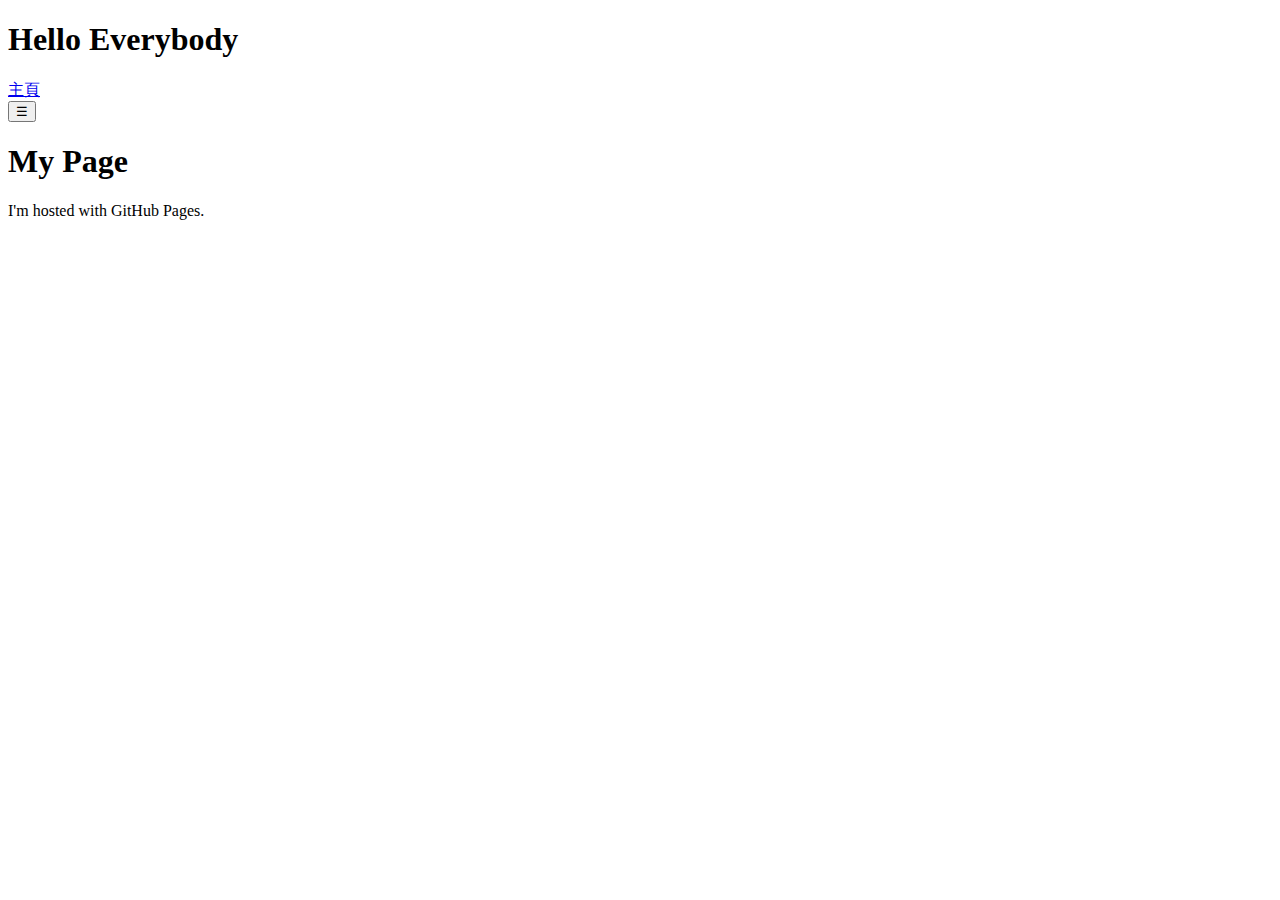
==== index.html @ 028892d7 "引入w3.css ＋ side bar" ====
<!DOCTYPE html>
<html>
<head>
    <script src="https://www.w3schools.com/lib/w3codecolor.js"></script>
    <script>
    w3CodeColor();
    </script>
</head>
<body>
<h1>Hello Everybody</h1>
<div>
    <span><a href="https://theo0329.github.io/personal/index.html">主頁</a></span>
</div>
<div class="w3-sidebar w3-bar-block w3-card w3-animate-left" style="display:none" id="mySidebar">
    <button class="w3-bar-item w3-button w3-large"
    onclick="w3_close()">Close &times;</button>
    <a href="https://theo0329.github.io/personal/index.html" class="w3-bar-item w3-button">首頁</a>
    <a href="#" class="w3-bar-item w3-button">Link 2</a>
    <a href="#" class="w3-bar-item w3-button">Link 3</a>
  </div>


<div id="main">

    <div class="w3-teal">
      <button id="openNav" class="w3-button w3-teal w3-xlarge" onclick="w3_open()">&#9776;</button>
      <div class="w3-container">
        <h1>My Page</h1>
      </div>
    </div>
<p>I'm hosted with GitHub Pages.</p>
</body>

<script>
    function w3_open() {
      document.getElementById("main").style.marginLeft = "25%";
      document.getElementById("mySidebar").style.width = "25%";
      document.getElementById("mySidebar").style.display = "block";
      document.getElementById("openNav").style.display = 'none';
    }
    function w3_close() {
      document.getElementById("main").style.marginLeft = "0%";
      document.getElementById("mySidebar").style.display = "none";
      document.getElementById("openNav").style.display = "inline-block";
    }
    </script>
    
</html>
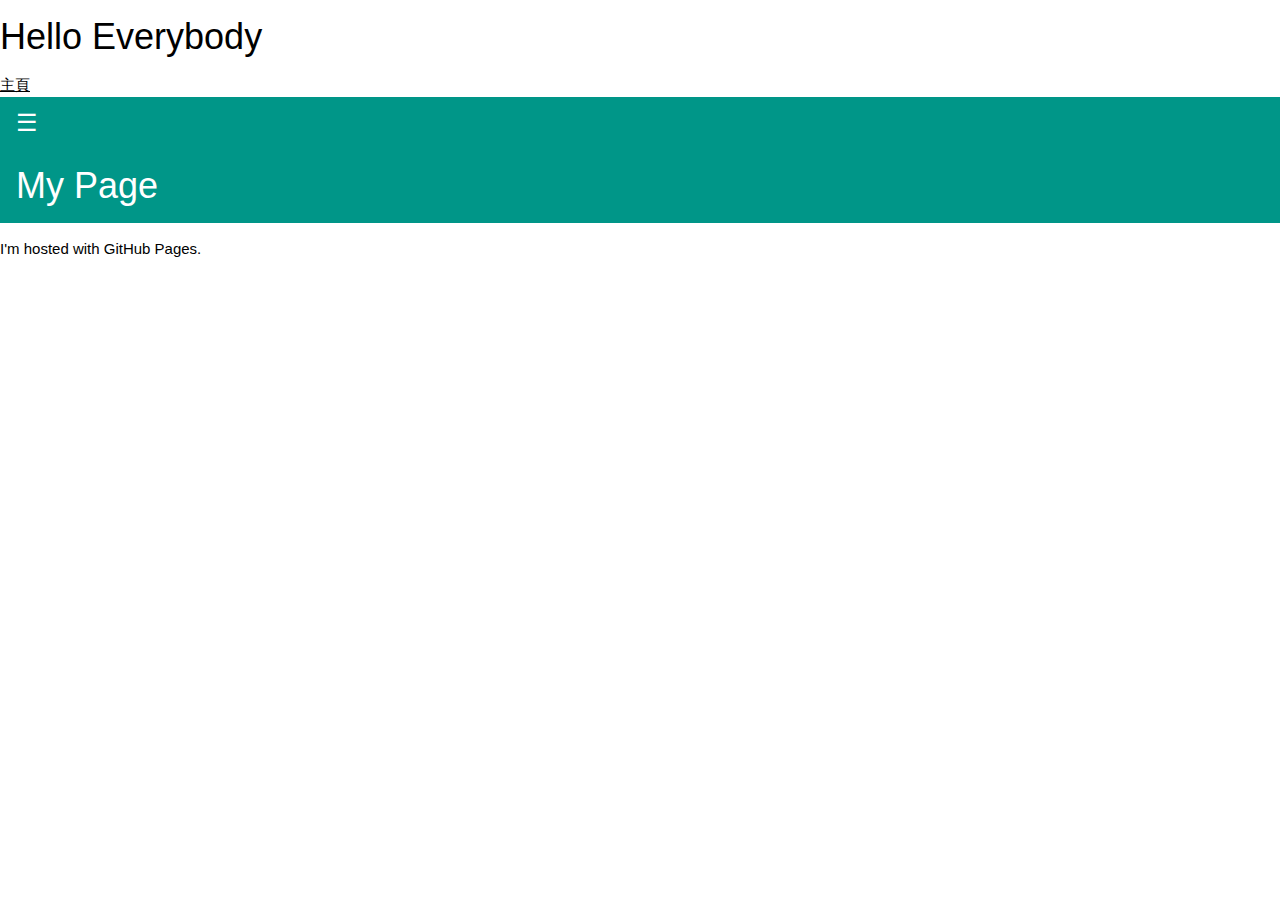
==== commit e0d6c39b: "update side bar" ====
--- a/index.html
+++ b/index.html
@@ -1,10 +1,8 @@
 <!DOCTYPE html>
 <html>
 <head>
-    <script src="https://www.w3schools.com/lib/w3codecolor.js"></script>
-    <script>
-    w3CodeColor();
-    </script>
+    <meta name="viewport" content="width=device-width, initial-scale=1">
+    <link rel="stylesheet" href="https://www.w3schools.com/w3css/4/w3.css">
 </head>
 <body>
 <h1>Hello Everybody</h1>
@@ -12,8 +10,7 @@
     <span><a href="https://theo0329.github.io/personal/index.html">主頁</a></span>
 </div>
 <div class="w3-sidebar w3-bar-block w3-card w3-animate-left" style="display:none" id="mySidebar">
-    <button class="w3-bar-item w3-button w3-large"
-    onclick="w3_close()">Close &times;</button>
+    <button class="w3-bar-item w3-button w3-large" onclick="w3_close()">Close &times;</button>
     <a href="https://theo0329.github.io/personal/index.html" class="w3-bar-item w3-button">首頁</a>
     <a href="#" class="w3-bar-item w3-button">Link 2</a>
     <a href="#" class="w3-bar-item w3-button">Link 3</a>
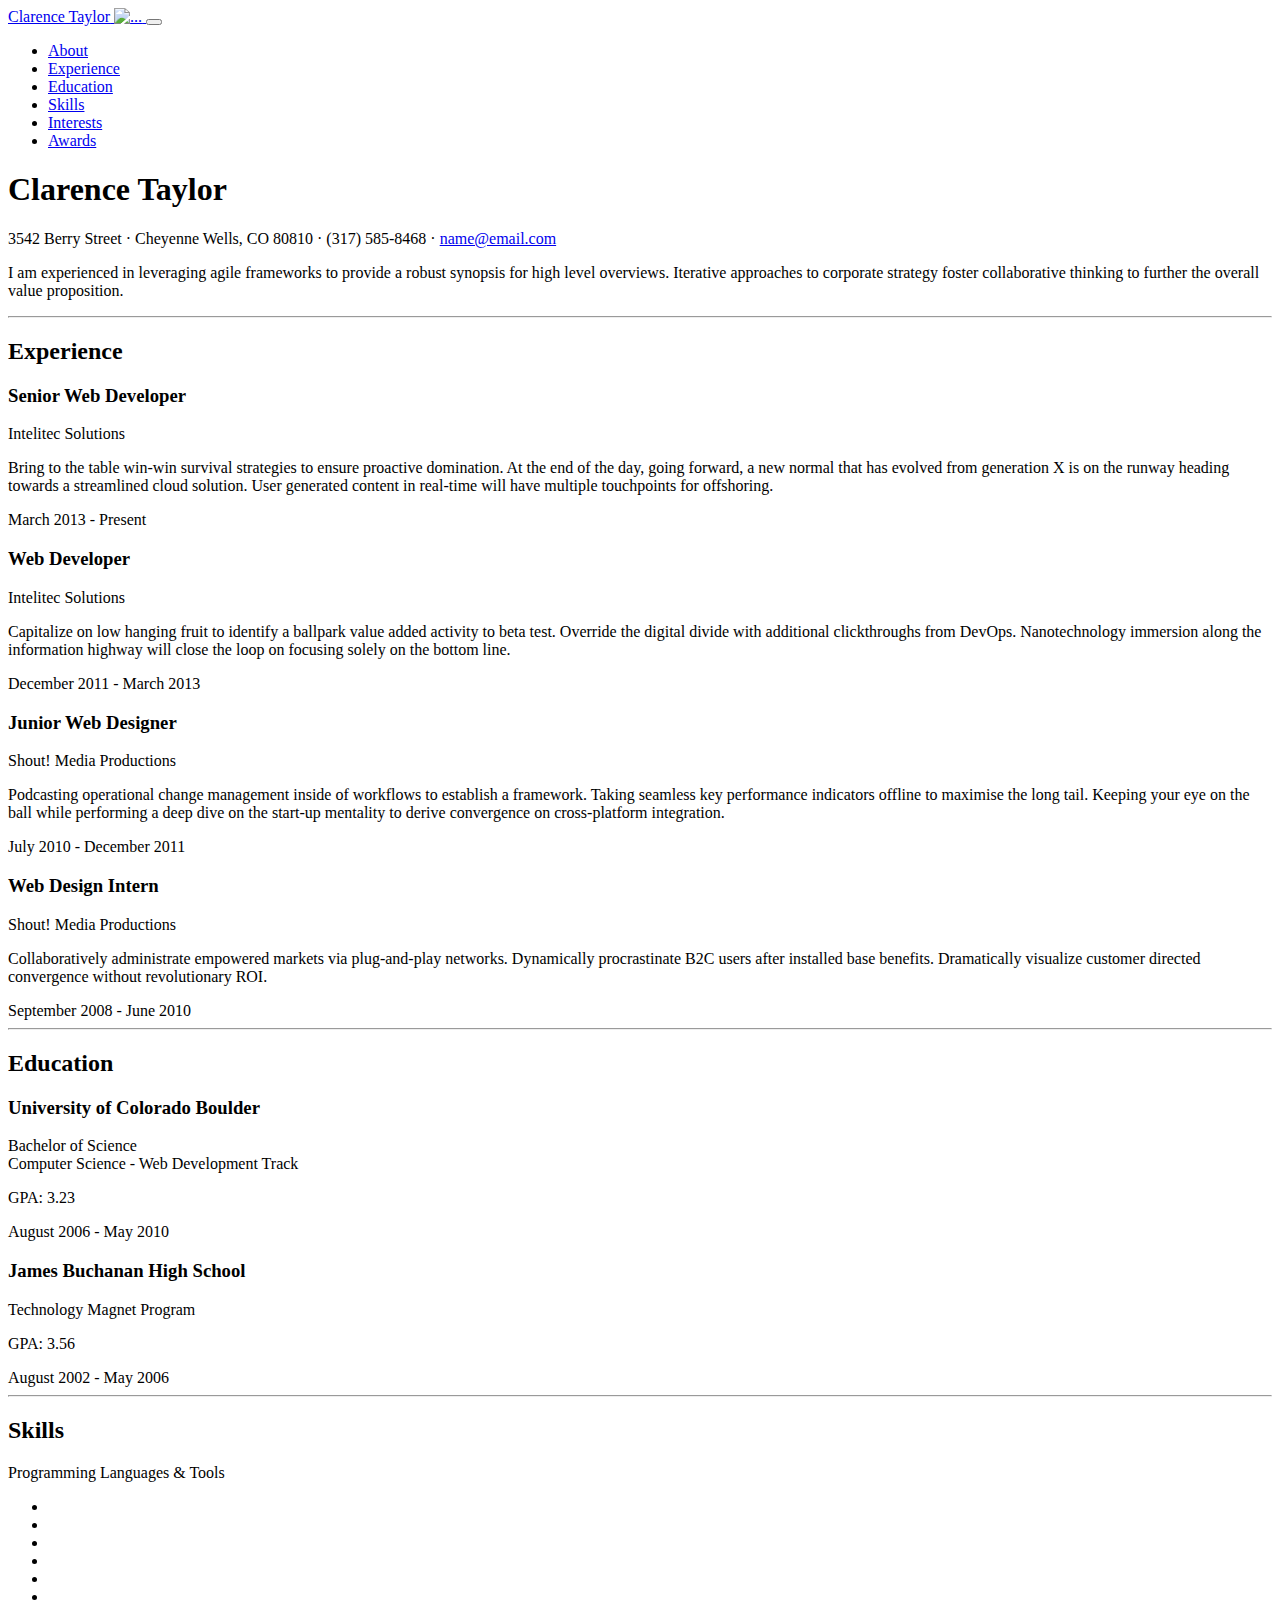
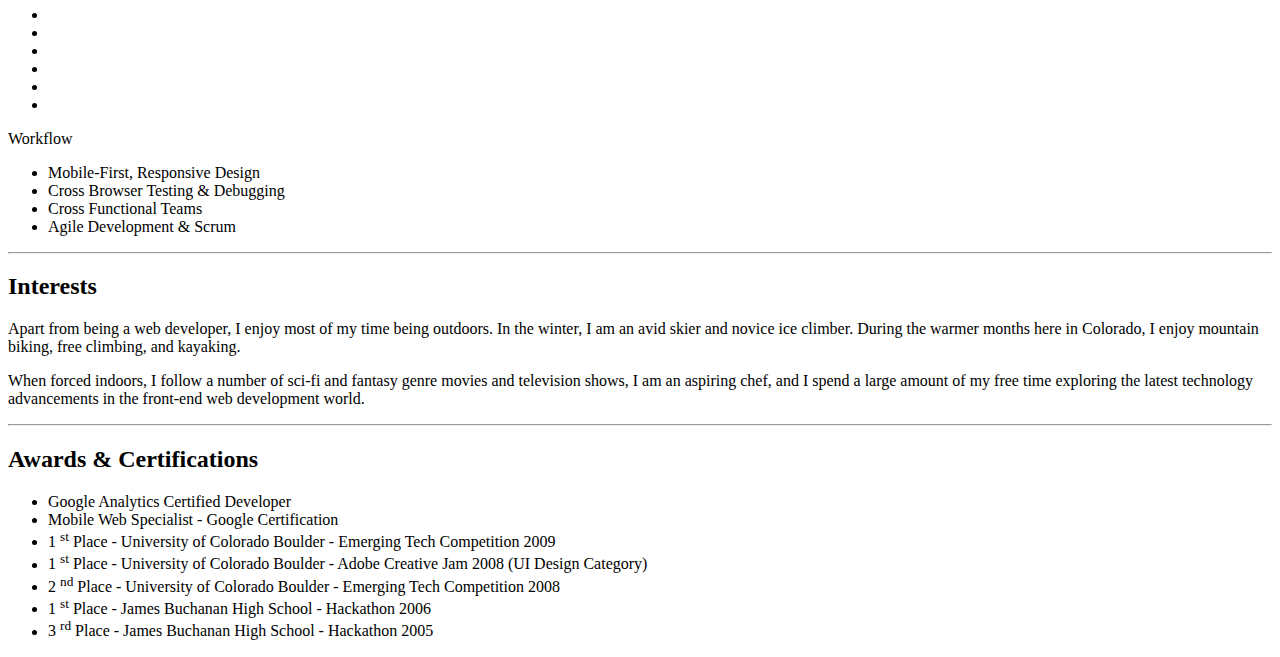
==== commit 5547027d: "更換主頁" ====
--- a/index.html
+++ b/index.html
@@ -1,45 +1,225 @@
 <!DOCTYPE html>
-<html>
-<head>
-    <meta name="viewport" content="width=device-width, initial-scale=1">
-    <link rel="stylesheet" href="https://www.w3schools.com/w3css/4/w3.css">
-</head>
-<body>
-<h1>Hello Everybody</h1>
-<div>
-    <span><a href="https://theo0329.github.io/personal/index.html">主頁</a></span>
-</div>
-<div class="w3-sidebar w3-bar-block w3-card w3-animate-left" style="display:none" id="mySidebar">
-    <button class="w3-bar-item w3-button w3-large" onclick="w3_close()">Close &times;</button>
-    <a href="https://theo0329.github.io/personal/index.html" class="w3-bar-item w3-button">首頁</a>
-    <a href="#" class="w3-bar-item w3-button">Link 2</a>
-    <a href="#" class="w3-bar-item w3-button">Link 3</a>
-  </div>
-
-
-<div id="main">
-
-    <div class="w3-teal">
-      <button id="openNav" class="w3-button w3-teal w3-xlarge" onclick="w3_open()">&#9776;</button>
-      <div class="w3-container">
-        <h1>My Page</h1>
-      </div>
-    </div>
-<p>I'm hosted with GitHub Pages.</p>
-</body>
-
-<script>
-    function w3_open() {
-      document.getElementById("main").style.marginLeft = "25%";
-      document.getElementById("mySidebar").style.width = "25%";
-      document.getElementById("mySidebar").style.display = "block";
-      document.getElementById("openNav").style.display = 'none';
-    }
-    function w3_close() {
-      document.getElementById("main").style.marginLeft = "0%";
-      document.getElementById("mySidebar").style.display = "none";
-      document.getElementById("openNav").style.display = "inline-block";
-    }
-    </script>
-    
-</html>+<html lang="en">
+    <head>
+        <meta charset="utf-8" />
+        <meta name="viewport" content="width=device-width, initial-scale=1, shrink-to-fit=no" />
+        <meta name="description" content="" />
+        <meta name="author" content="" />
+        <title>Resume - Start Bootstrap Theme</title>
+        <link rel="icon" type="image/x-icon" href="assets/img/favicon.ico" />
+        <!-- Font Awesome icons (free version)-->
+        <script src="https://use.fontawesome.com/releases/v6.3.0/js/all.js" crossorigin="anonymous"></script>
+        <!-- Google fonts-->
+        <link href="https://fonts.googleapis.com/css?family=Saira+Extra+Condensed:500,700" rel="stylesheet" type="text/css" />
+        <link href="https://fonts.googleapis.com/css?family=Muli:400,400i,800,800i" rel="stylesheet" type="text/css" />
+        <!-- Core theme CSS (includes Bootstrap)-->
+        <link href="css/styles.css" rel="stylesheet" />
+    </head>
+    <body id="page-top">
+        <!-- Navigation-->
+        <nav class="navbar navbar-expand-lg navbar-dark bg-primary fixed-top" id="sideNav">
+            <a class="navbar-brand js-scroll-trigger" href="#page-top">
+                <span class="d-block d-lg-none">Clarence Taylor</span>
+                <span class="d-none d-lg-block"><img class="img-fluid img-profile rounded-circle mx-auto mb-2" src="assets/img/profile.jpg" alt="..." /></span>
+            </a>
+            <button class="navbar-toggler" type="button" data-bs-toggle="collapse" data-bs-target="#navbarResponsive" aria-controls="navbarResponsive" aria-expanded="false" aria-label="Toggle navigation"><span class="navbar-toggler-icon"></span></button>
+            <div class="collapse navbar-collapse" id="navbarResponsive">
+                <ul class="navbar-nav">
+                    <li class="nav-item"><a class="nav-link js-scroll-trigger" href="#about">About</a></li>
+                    <li class="nav-item"><a class="nav-link js-scroll-trigger" href="#experience">Experience</a></li>
+                    <li class="nav-item"><a class="nav-link js-scroll-trigger" href="#education">Education</a></li>
+                    <li class="nav-item"><a class="nav-link js-scroll-trigger" href="#skills">Skills</a></li>
+                    <li class="nav-item"><a class="nav-link js-scroll-trigger" href="#interests">Interests</a></li>
+                    <li class="nav-item"><a class="nav-link js-scroll-trigger" href="#awards">Awards</a></li>
+                </ul>
+            </div>
+        </nav>
+        <!-- Page Content-->
+        <div class="container-fluid p-0">
+            <!-- About-->
+            <section class="resume-section" id="about">
+                <div class="resume-section-content">
+                    <h1 class="mb-0">
+                        Clarence
+                        <span class="text-primary">Taylor</span>
+                    </h1>
+                    <div class="subheading mb-5">
+                        3542 Berry Street · Cheyenne Wells, CO 80810 · (317) 585-8468 ·
+                        <a href="mailto:name@email.com">name@email.com</a>
+                    </div>
+                    <p class="lead mb-5">I am experienced in leveraging agile frameworks to provide a robust synopsis for high level overviews. Iterative approaches to corporate strategy foster collaborative thinking to further the overall value proposition.</p>
+                    <div class="social-icons">
+                        <a class="social-icon" href="#!"><i class="fab fa-linkedin-in"></i></a>
+                        <a class="social-icon" href="#!"><i class="fab fa-github"></i></a>
+                        <a class="social-icon" href="#!"><i class="fab fa-twitter"></i></a>
+                        <a class="social-icon" href="#!"><i class="fab fa-facebook-f"></i></a>
+                    </div>
+                </div>
+            </section>
+            <hr class="m-0" />
+            <!-- Experience-->
+            <section class="resume-section" id="experience">
+                <div class="resume-section-content">
+                    <h2 class="mb-5">Experience</h2>
+                    <div class="d-flex flex-column flex-md-row justify-content-between mb-5">
+                        <div class="flex-grow-1">
+                            <h3 class="mb-0">Senior Web Developer</h3>
+                            <div class="subheading mb-3">Intelitec Solutions</div>
+                            <p>Bring to the table win-win survival strategies to ensure proactive domination. At the end of the day, going forward, a new normal that has evolved from generation X is on the runway heading towards a streamlined cloud solution. User generated content in real-time will have multiple touchpoints for offshoring.</p>
+                        </div>
+                        <div class="flex-shrink-0"><span class="text-primary">March 2013 - Present</span></div>
+                    </div>
+                    <div class="d-flex flex-column flex-md-row justify-content-between mb-5">
+                        <div class="flex-grow-1">
+                            <h3 class="mb-0">Web Developer</h3>
+                            <div class="subheading mb-3">Intelitec Solutions</div>
+                            <p>Capitalize on low hanging fruit to identify a ballpark value added activity to beta test. Override the digital divide with additional clickthroughs from DevOps. Nanotechnology immersion along the information highway will close the loop on focusing solely on the bottom line.</p>
+                        </div>
+                        <div class="flex-shrink-0"><span class="text-primary">December 2011 - March 2013</span></div>
+                    </div>
+                    <div class="d-flex flex-column flex-md-row justify-content-between mb-5">
+                        <div class="flex-grow-1">
+                            <h3 class="mb-0">Junior Web Designer</h3>
+                            <div class="subheading mb-3">Shout! Media Productions</div>
+                            <p>Podcasting operational change management inside of workflows to establish a framework. Taking seamless key performance indicators offline to maximise the long tail. Keeping your eye on the ball while performing a deep dive on the start-up mentality to derive convergence on cross-platform integration.</p>
+                        </div>
+                        <div class="flex-shrink-0"><span class="text-primary">July 2010 - December 2011</span></div>
+                    </div>
+                    <div class="d-flex flex-column flex-md-row justify-content-between">
+                        <div class="flex-grow-1">
+                            <h3 class="mb-0">Web Design Intern</h3>
+                            <div class="subheading mb-3">Shout! Media Productions</div>
+                            <p>Collaboratively administrate empowered markets via plug-and-play networks. Dynamically procrastinate B2C users after installed base benefits. Dramatically visualize customer directed convergence without revolutionary ROI.</p>
+                        </div>
+                        <div class="flex-shrink-0"><span class="text-primary">September 2008 - June 2010</span></div>
+                    </div>
+                </div>
+            </section>
+            <hr class="m-0" />
+            <!-- Education-->
+            <section class="resume-section" id="education">
+                <div class="resume-section-content">
+                    <h2 class="mb-5">Education</h2>
+                    <div class="d-flex flex-column flex-md-row justify-content-between mb-5">
+                        <div class="flex-grow-1">
+                            <h3 class="mb-0">University of Colorado Boulder</h3>
+                            <div class="subheading mb-3">Bachelor of Science</div>
+                            <div>Computer Science - Web Development Track</div>
+                            <p>GPA: 3.23</p>
+                        </div>
+                        <div class="flex-shrink-0"><span class="text-primary">August 2006 - May 2010</span></div>
+                    </div>
+                    <div class="d-flex flex-column flex-md-row justify-content-between">
+                        <div class="flex-grow-1">
+                            <h3 class="mb-0">James Buchanan High School</h3>
+                            <div class="subheading mb-3">Technology Magnet Program</div>
+                            <p>GPA: 3.56</p>
+                        </div>
+                        <div class="flex-shrink-0"><span class="text-primary">August 2002 - May 2006</span></div>
+                    </div>
+                </div>
+            </section>
+            <hr class="m-0" />
+            <!-- Skills-->
+            <section class="resume-section" id="skills">
+                <div class="resume-section-content">
+                    <h2 class="mb-5">Skills</h2>
+                    <div class="subheading mb-3">Programming Languages & Tools</div>
+                    <ul class="list-inline dev-icons">
+                        <li class="list-inline-item"><i class="fab fa-html5"></i></li>
+                        <li class="list-inline-item"><i class="fab fa-css3-alt"></i></li>
+                        <li class="list-inline-item"><i class="fab fa-js-square"></i></li>
+                        <li class="list-inline-item"><i class="fab fa-angular"></i></li>
+                        <li class="list-inline-item"><i class="fab fa-react"></i></li>
+                        <li class="list-inline-item"><i class="fab fa-node-js"></i></li>
+                        <li class="list-inline-item"><i class="fab fa-sass"></i></li>
+                        <li class="list-inline-item"><i class="fab fa-less"></i></li>
+                        <li class="list-inline-item"><i class="fab fa-wordpress"></i></li>
+                        <li class="list-inline-item"><i class="fab fa-gulp"></i></li>
+                        <li class="list-inline-item"><i class="fab fa-grunt"></i></li>
+                        <li class="list-inline-item"><i class="fab fa-npm"></i></li>
+                    </ul>
+                    <div class="subheading mb-3">Workflow</div>
+                    <ul class="fa-ul mb-0">
+                        <li>
+                            <span class="fa-li"><i class="fas fa-check"></i></span>
+                            Mobile-First, Responsive Design
+                        </li>
+                        <li>
+                            <span class="fa-li"><i class="fas fa-check"></i></span>
+                            Cross Browser Testing & Debugging
+                        </li>
+                        <li>
+                            <span class="fa-li"><i class="fas fa-check"></i></span>
+                            Cross Functional Teams
+                        </li>
+                        <li>
+                            <span class="fa-li"><i class="fas fa-check"></i></span>
+                            Agile Development & Scrum
+                        </li>
+                    </ul>
+                </div>
+            </section>
+            <hr class="m-0" />
+            <!-- Interests-->
+            <section class="resume-section" id="interests">
+                <div class="resume-section-content">
+                    <h2 class="mb-5">Interests</h2>
+                    <p>Apart from being a web developer, I enjoy most of my time being outdoors. In the winter, I am an avid skier and novice ice climber. During the warmer months here in Colorado, I enjoy mountain biking, free climbing, and kayaking.</p>
+                    <p class="mb-0">When forced indoors, I follow a number of sci-fi and fantasy genre movies and television shows, I am an aspiring chef, and I spend a large amount of my free time exploring the latest technology advancements in the front-end web development world.</p>
+                </div>
+            </section>
+            <hr class="m-0" />
+            <!-- Awards-->
+            <section class="resume-section" id="awards">
+                <div class="resume-section-content">
+                    <h2 class="mb-5">Awards & Certifications</h2>
+                    <ul class="fa-ul mb-0">
+                        <li>
+                            <span class="fa-li"><i class="fas fa-trophy text-warning"></i></span>
+                            Google Analytics Certified Developer
+                        </li>
+                        <li>
+                            <span class="fa-li"><i class="fas fa-trophy text-warning"></i></span>
+                            Mobile Web Specialist - Google Certification
+                        </li>
+                        <li>
+                            <span class="fa-li"><i class="fas fa-trophy text-warning"></i></span>
+                            1
+                            <sup>st</sup>
+                            Place - University of Colorado Boulder - Emerging Tech Competition 2009
+                        </li>
+                        <li>
+                            <span class="fa-li"><i class="fas fa-trophy text-warning"></i></span>
+                            1
+                            <sup>st</sup>
+                            Place - University of Colorado Boulder - Adobe Creative Jam 2008 (UI Design Category)
+                        </li>
+                        <li>
+                            <span class="fa-li"><i class="fas fa-trophy text-warning"></i></span>
+                            2
+                            <sup>nd</sup>
+                            Place - University of Colorado Boulder - Emerging Tech Competition 2008
+                        </li>
+                        <li>
+                            <span class="fa-li"><i class="fas fa-trophy text-warning"></i></span>
+                            1
+                            <sup>st</sup>
+                            Place - James Buchanan High School - Hackathon 2006
+                        </li>
+                        <li>
+                            <span class="fa-li"><i class="fas fa-trophy text-warning"></i></span>
+                            3
+                            <sup>rd</sup>
+                            Place - James Buchanan High School - Hackathon 2005
+                        </li>
+                    </ul>
+                </div>
+            </section>
+        </div>
+        <!-- Bootstrap core JS-->
+        <script src="https://cdn.jsdelivr.net/npm/bootstrap@5.2.3/dist/js/bootstrap.bundle.min.js"></script>
+        <!-- Core theme JS-->
+        <script src="js/scripts.js"></script>
+    </body>
+</html>
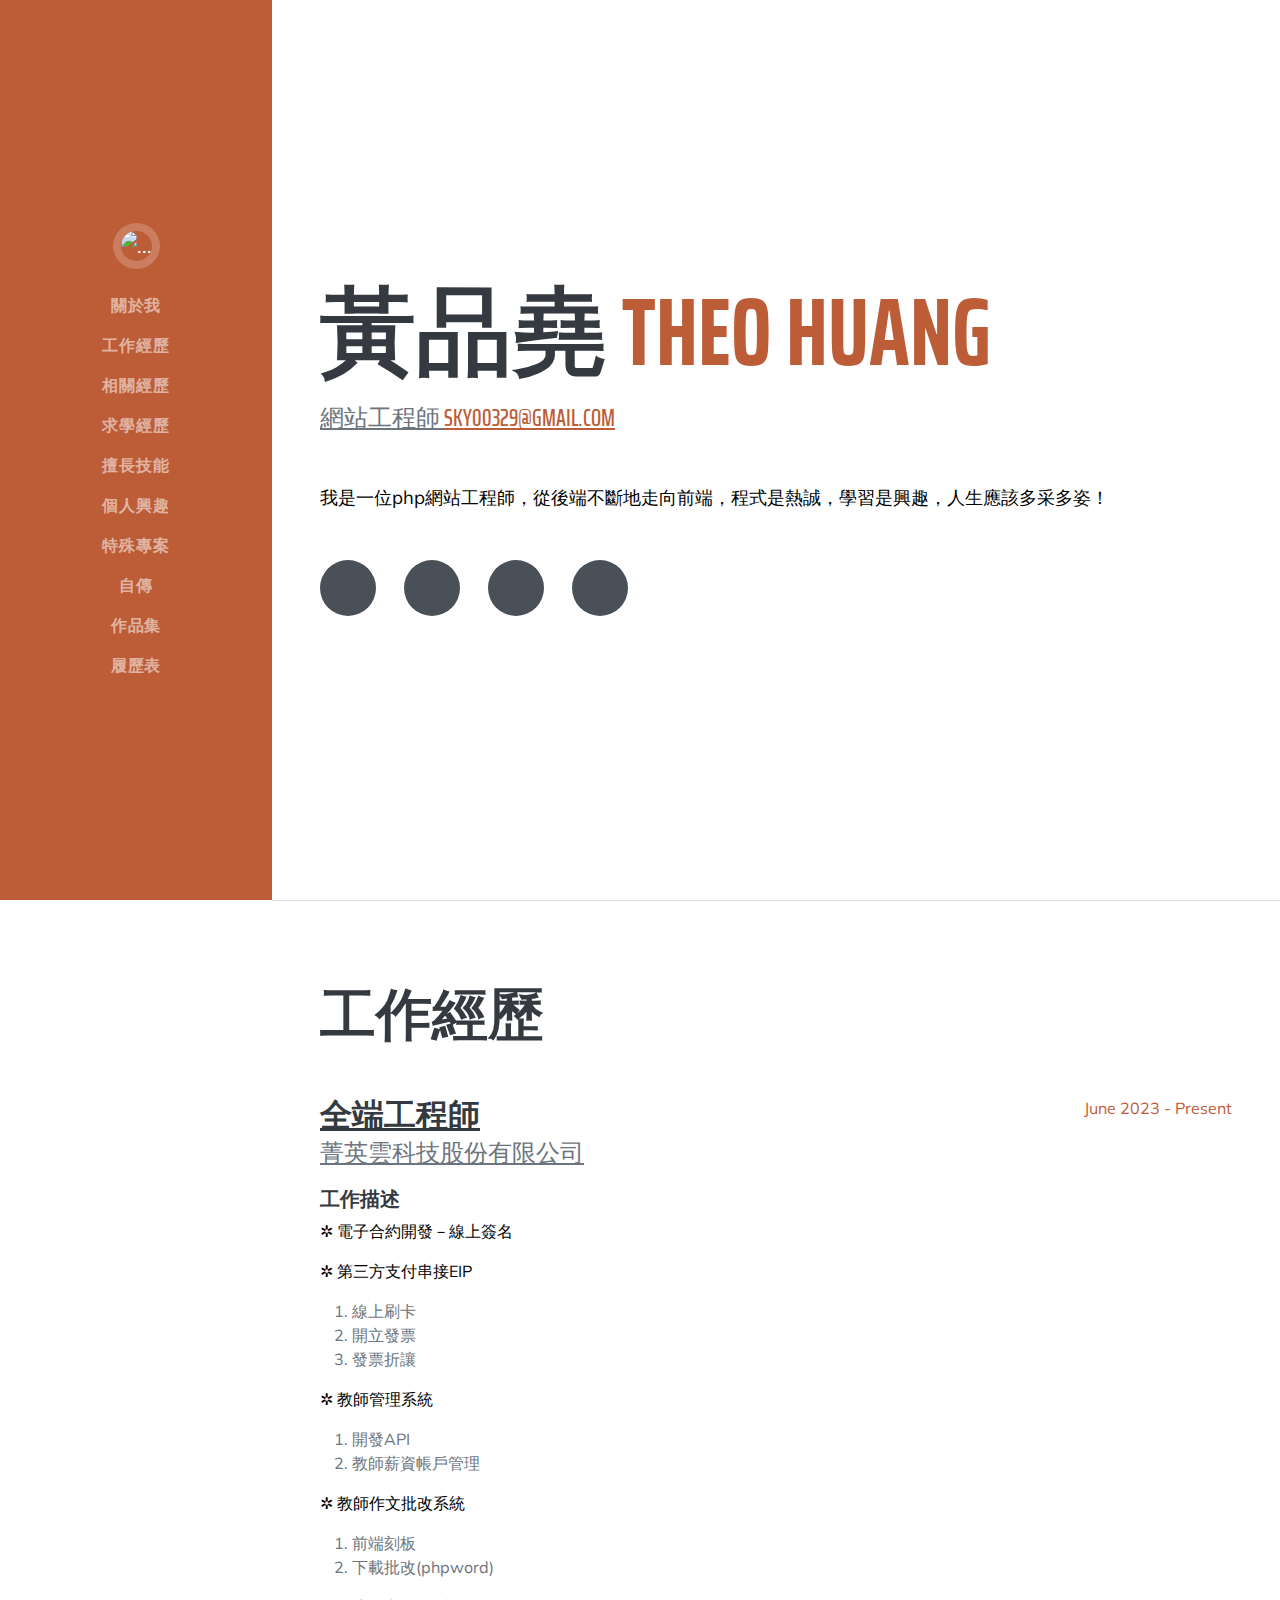
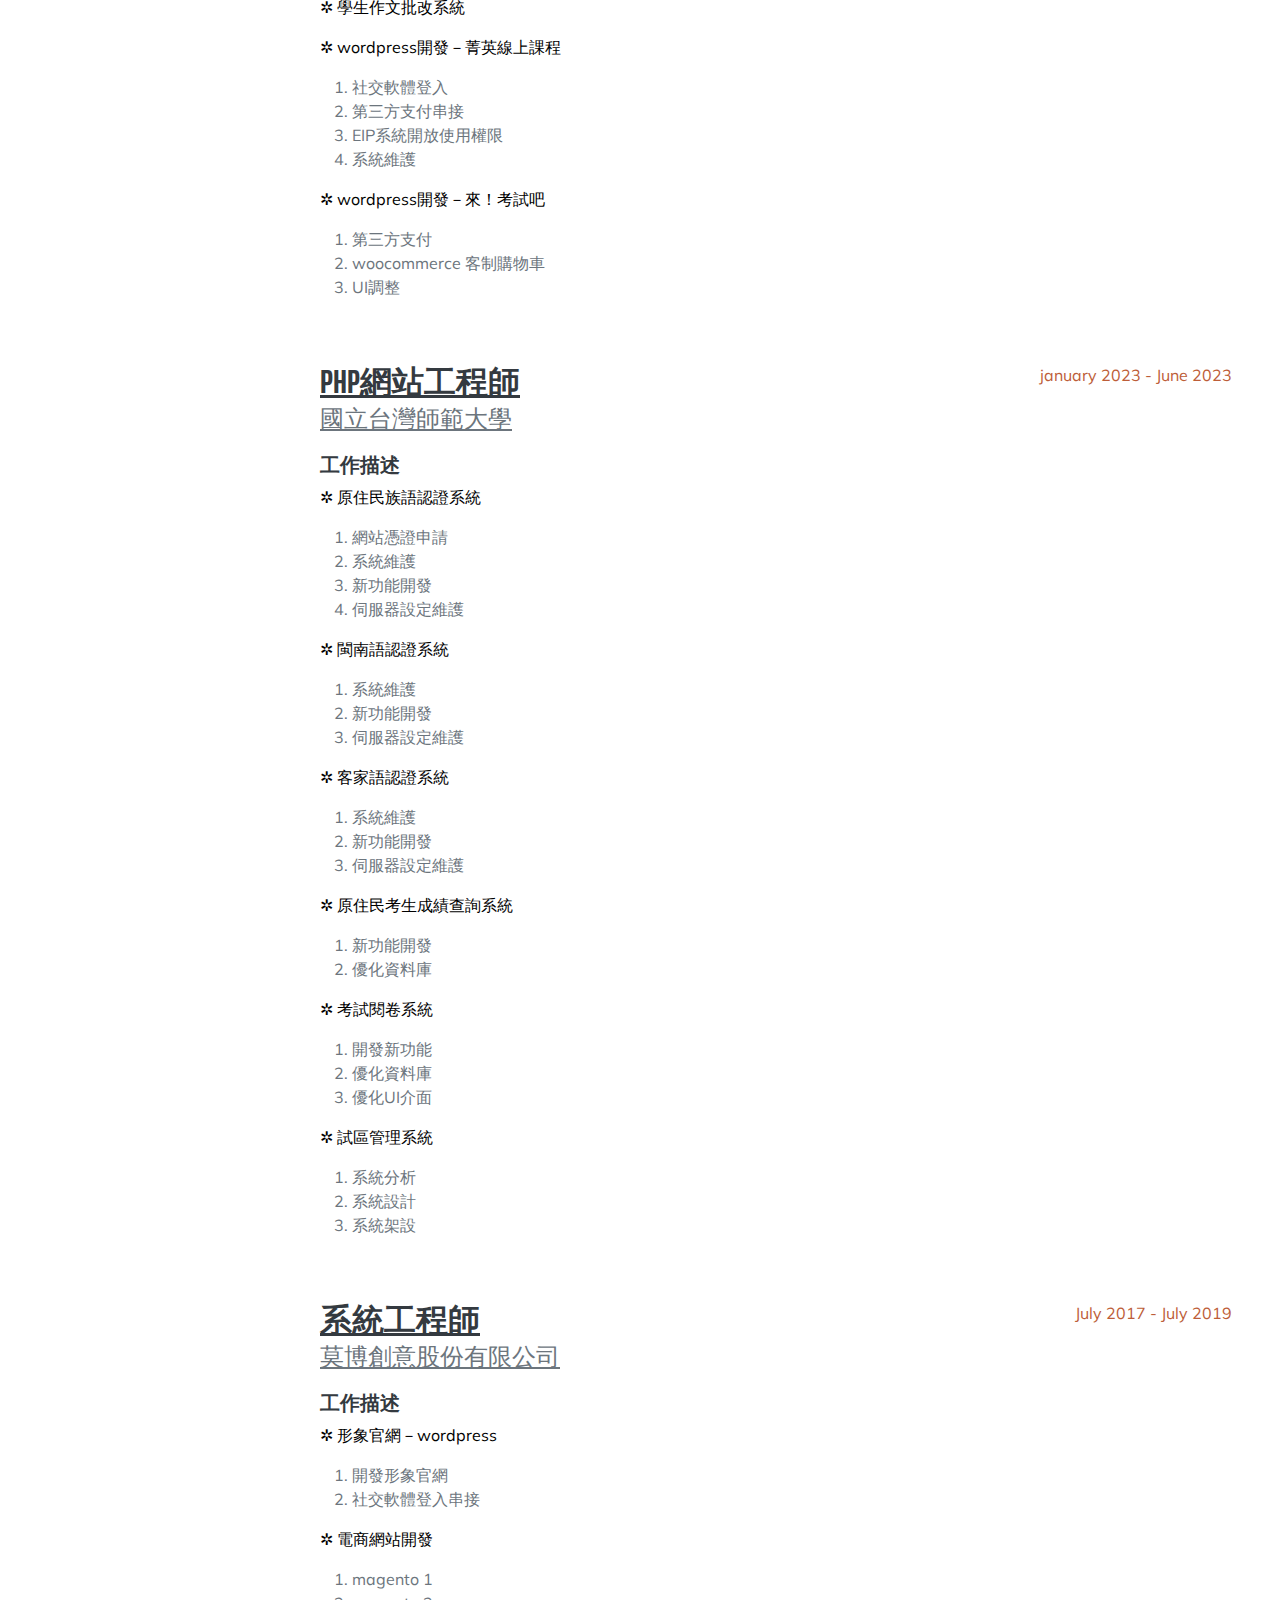
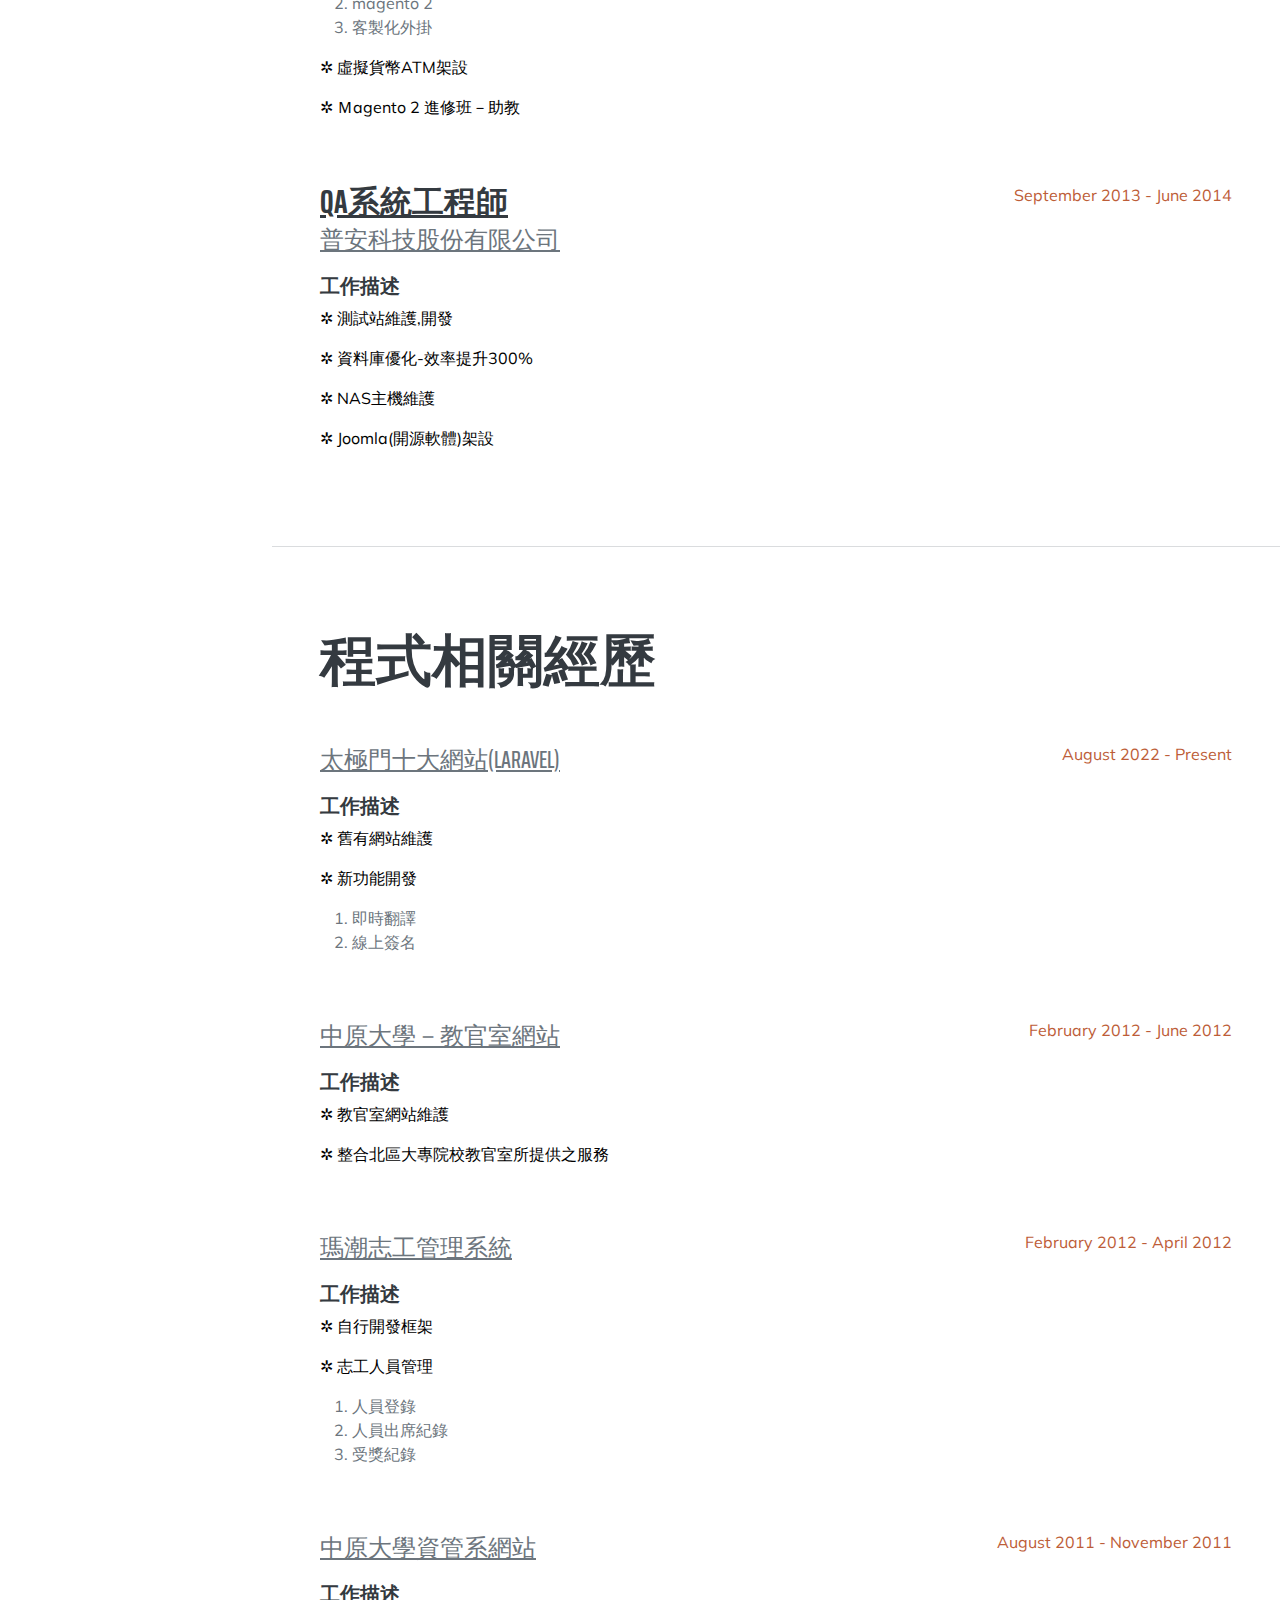
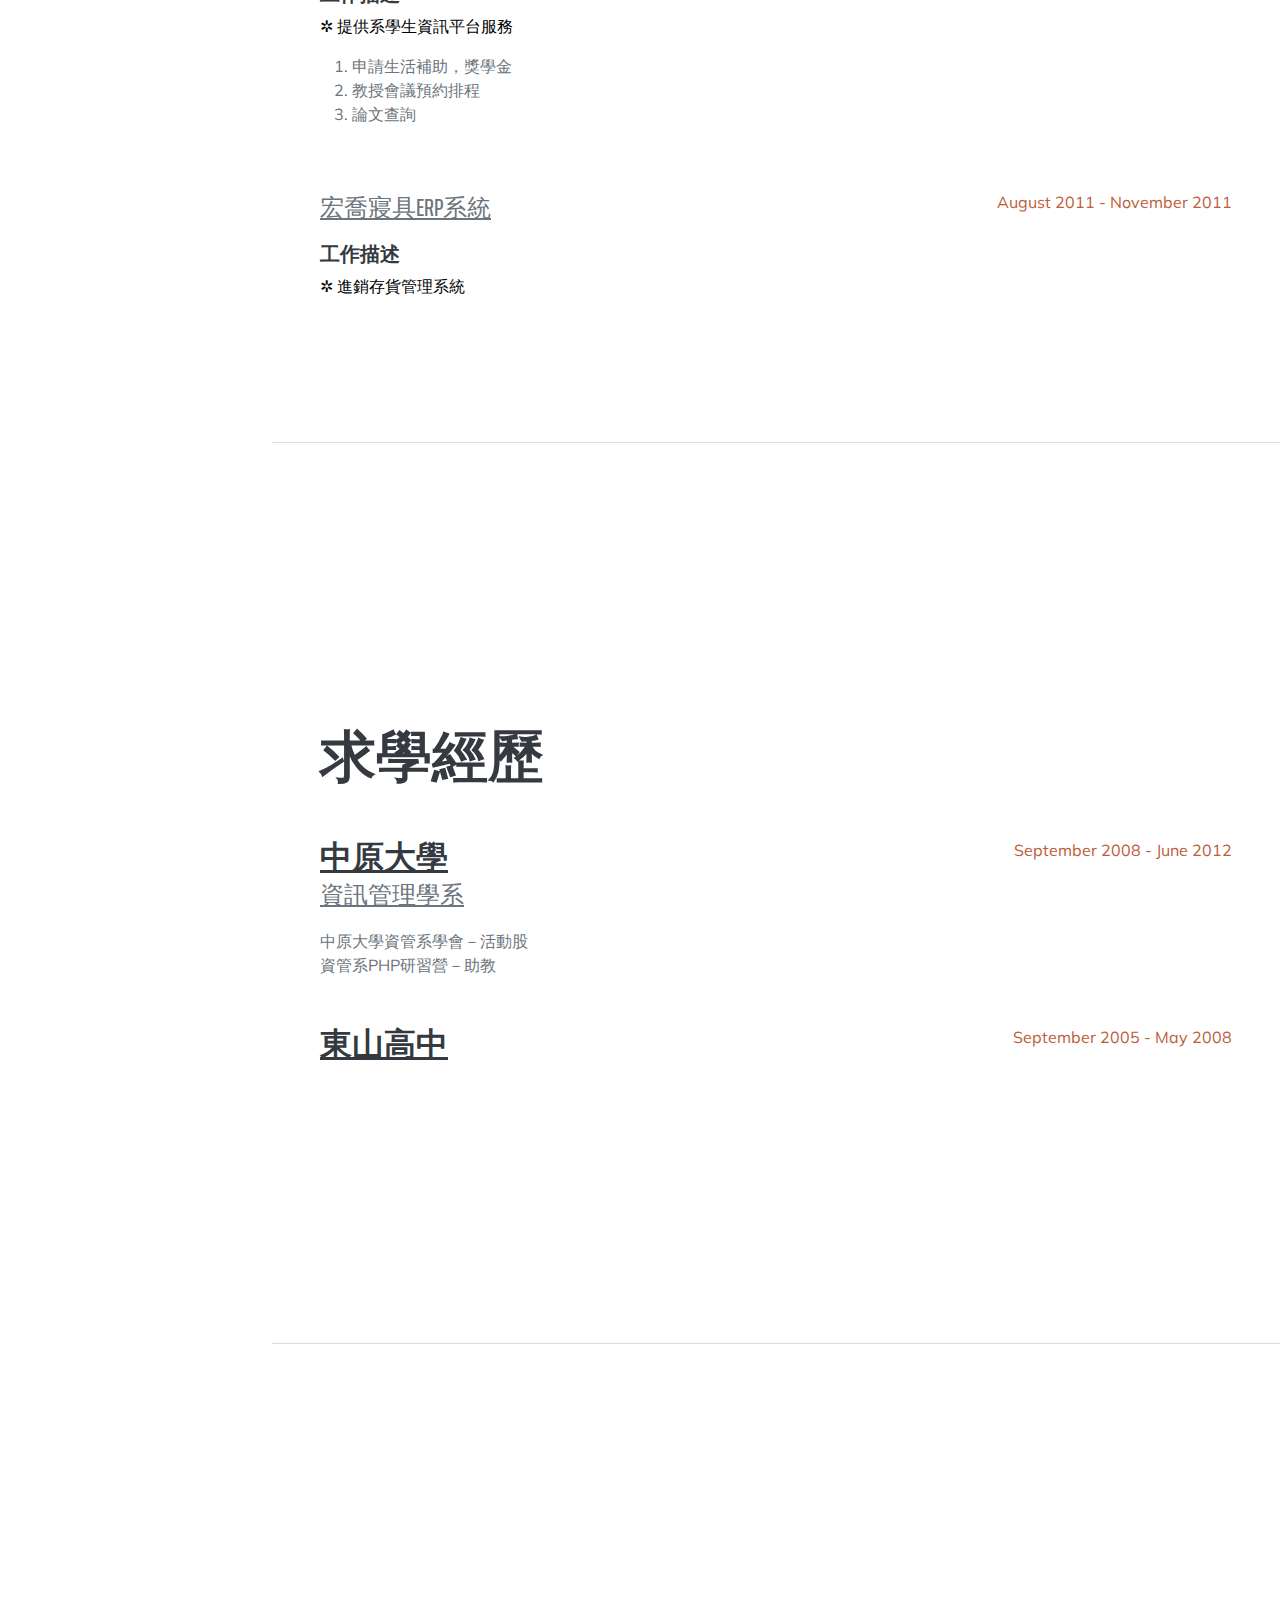
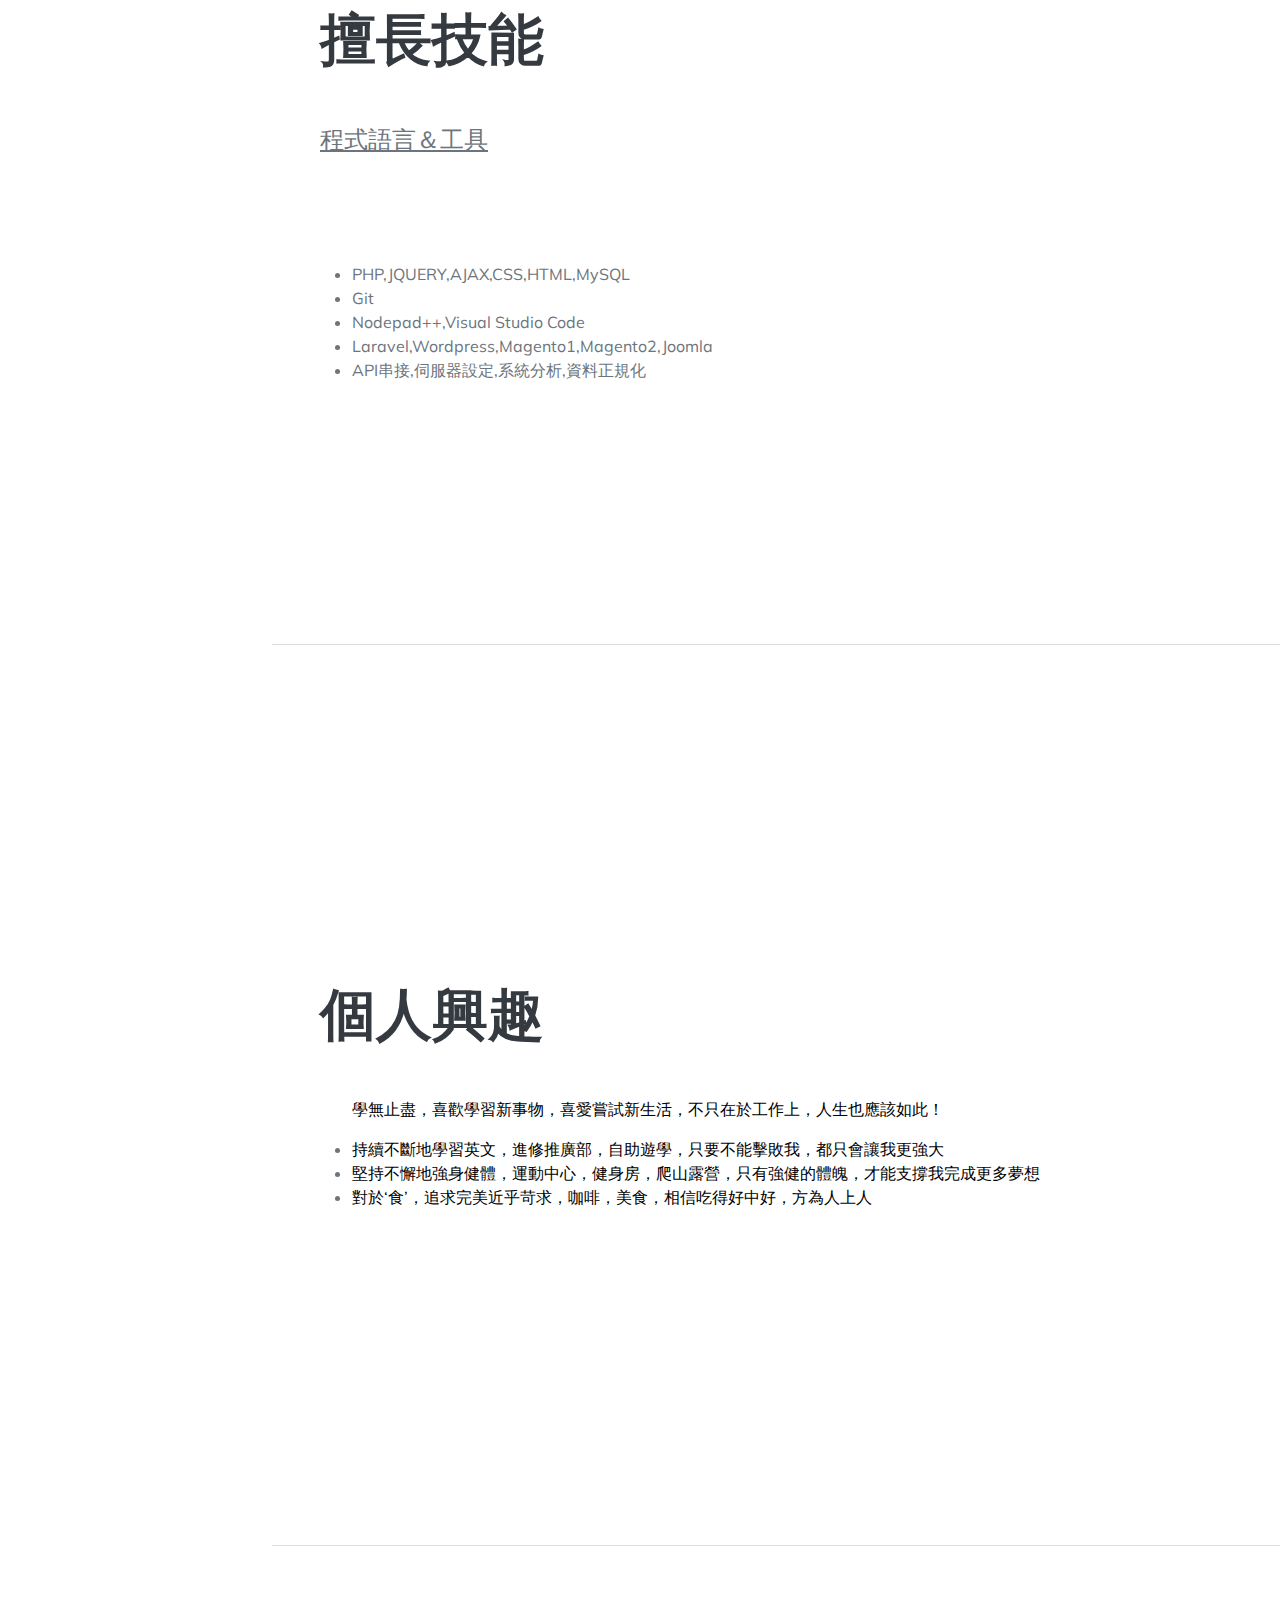
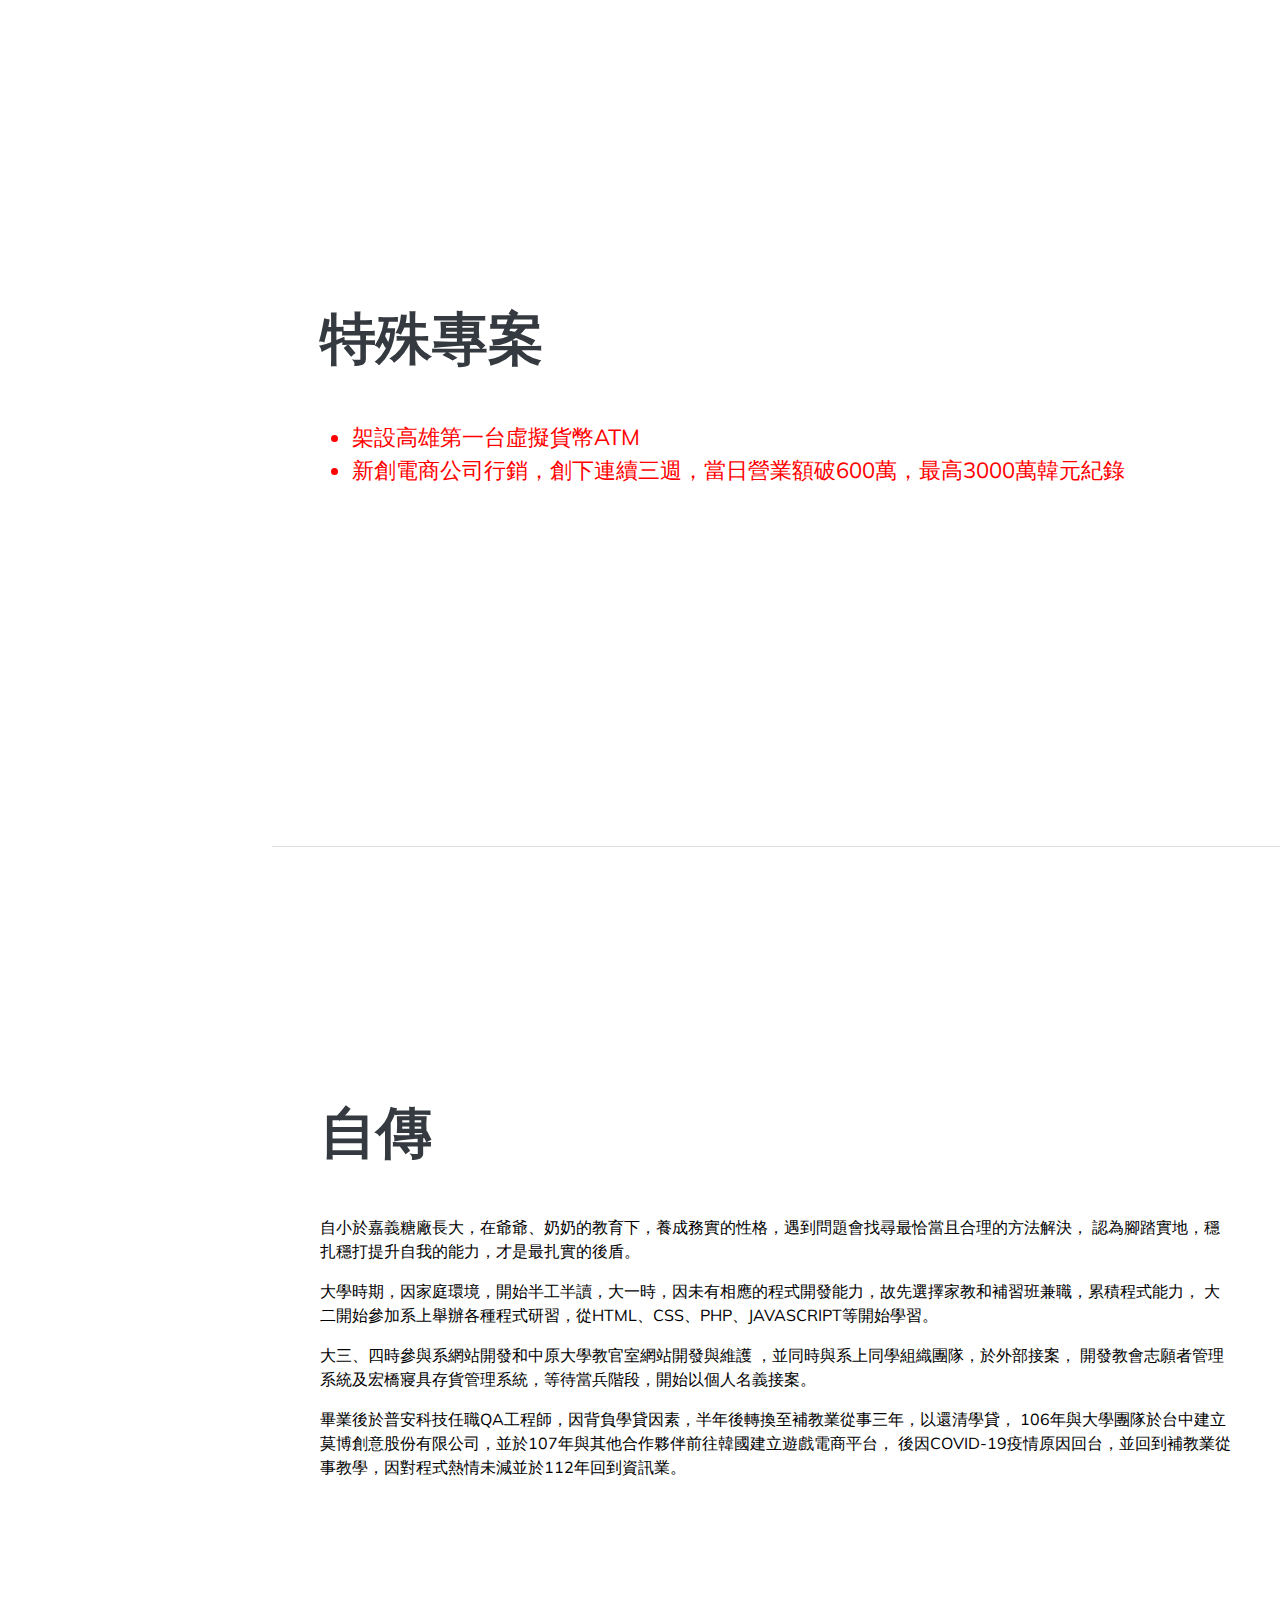
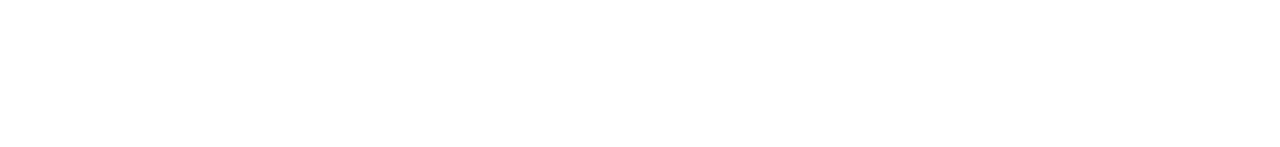
==== commit 632e659d: "新增作品集＋紙本履歷" ====
--- a/index.html
+++ b/index.html
@@ -5,7 +5,7 @@
         <meta name="viewport" content="width=device-width, initial-scale=1, shrink-to-fit=no" />
         <meta name="description" content="" />
         <meta name="author" content="" />
-        <title>Resume - Start Bootstrap Theme</title>
+        <title>關於Theo</title>
         <link rel="icon" type="image/x-icon" href="assets/img/favicon.ico" />
         <!-- Font Awesome icons (free version)-->
         <script src="https://use.fontawesome.com/releases/v6.3.0/js/all.js" crossorigin="anonymous"></script>
@@ -19,18 +19,22 @@
         <!-- Navigation-->
         <nav class="navbar navbar-expand-lg navbar-dark bg-primary fixed-top" id="sideNav">
             <a class="navbar-brand js-scroll-trigger" href="#page-top">
-                <span class="d-block d-lg-none">Clarence Taylor</span>
-                <span class="d-none d-lg-block"><img class="img-fluid img-profile rounded-circle mx-auto mb-2" src="assets/img/profile.jpg" alt="..." /></span>
+                <span class="d-block d-lg-none">Theo Huang</span>
+                <span class="d-none d-lg-block"><img class="img-fluid img-profile rounded-circle mx-auto mb-2" src="assets/img/theoHuang.JPG" alt="..." /></span>
             </a>
             <button class="navbar-toggler" type="button" data-bs-toggle="collapse" data-bs-target="#navbarResponsive" aria-controls="navbarResponsive" aria-expanded="false" aria-label="Toggle navigation"><span class="navbar-toggler-icon"></span></button>
             <div class="collapse navbar-collapse" id="navbarResponsive">
                 <ul class="navbar-nav">
-                    <li class="nav-item"><a class="nav-link js-scroll-trigger" href="#about">About</a></li>
-                    <li class="nav-item"><a class="nav-link js-scroll-trigger" href="#experience">Experience</a></li>
-                    <li class="nav-item"><a class="nav-link js-scroll-trigger" href="#education">Education</a></li>
-                    <li class="nav-item"><a class="nav-link js-scroll-trigger" href="#skills">Skills</a></li>
-                    <li class="nav-item"><a class="nav-link js-scroll-trigger" href="#interests">Interests</a></li>
-                    <li class="nav-item"><a class="nav-link js-scroll-trigger" href="#awards">Awards</a></li>
+                    <li class="nav-item"><a class="nav-link js-scroll-trigger" href="#about">關於我</a></li>
+                    <li class="nav-item"><a class="nav-link js-scroll-trigger" href="#experience">工作經歷</a></li>
+                    <li class="nav-item"><a class="nav-link js-scroll-trigger" href="#experience_extra">相關經歷</a></li>
+                    <li class="nav-item"><a class="nav-link js-scroll-trigger" href="#education">求學經歷</a></li>
+                    <li class="nav-item"><a class="nav-link js-scroll-trigger" href="#skills">擅長技能</a></li>
+                    <li class="nav-item"><a class="nav-link js-scroll-trigger" href="#interests">個人興趣</a></li>
+                    <li class="nav-item"><a class="nav-link js-scroll-trigger" href="#awards">特殊專案</a></li>
+                    <li class="nav-item"><a class="nav-link js-scroll-trigger" href="#myself">自傳</a></li>
+                    <li class="nav-item"><a class="nav-link js-scroll-trigger" href="resume/Portfolio.pdf">作品集</a></li>
+                    <li class="nav-item"><a class="nav-link js-scroll-trigger" href="resume/resume.pdf">履歷表</a></li>
                 </ul>
             </div>
         </nav>
@@ -40,14 +44,15 @@
             <section class="resume-section" id="about">
                 <div class="resume-section-content">
                     <h1 class="mb-0">
-                        Clarence
-                        <span class="text-primary">Taylor</span>
+                        黃品堯
+                        <span class="text-primary">Theo Huang</span>
                     </h1>
-                    <div class="subheading mb-5">
-                        3542 Berry Street · Cheyenne Wells, CO 80810 · (317) 585-8468 ·
-                        <a href="mailto:name@email.com">name@email.com</a>
-                    </div>
-                    <p class="lead mb-5">I am experienced in leveraging agile frameworks to provide a robust synopsis for high level overviews. Iterative approaches to corporate strategy foster collaborative thinking to further the overall value proposition.</p>
+                    <div class="subheading mb-5" style="padding-top: 20px;">
+                        
+                        網站工程師
+                        <a href="mailto:name@email.com">sky00329@gmail.com</a>
+                    </div>
+                    <p class="lead mb-5">我是一位php網站工程師，從後端不斷地走向前端，程式是熱誠，學習是興趣，人生應該多采多姿！</p>
                     <div class="social-icons">
                         <a class="social-icon" href="#!"><i class="fab fa-linkedin-in"></i></a>
                         <a class="social-icon" href="#!"><i class="fab fa-github"></i></a>
@@ -58,104 +63,260 @@
             </section>
             <hr class="m-0" />
             <!-- Experience-->
-            <section class="resume-section" id="experience">
-                <div class="resume-section-content">
-                    <h2 class="mb-5">Experience</h2>
-                    <div class="d-flex flex-column flex-md-row justify-content-between mb-5">
-                        <div class="flex-grow-1">
-                            <h3 class="mb-0">Senior Web Developer</h3>
-                            <div class="subheading mb-3">Intelitec Solutions</div>
-                            <p>Bring to the table win-win survival strategies to ensure proactive domination. At the end of the day, going forward, a new normal that has evolved from generation X is on the runway heading towards a streamlined cloud solution. User generated content in real-time will have multiple touchpoints for offshoring.</p>
-                        </div>
-                        <div class="flex-shrink-0"><span class="text-primary">March 2013 - Present</span></div>
-                    </div>
-                    <div class="d-flex flex-column flex-md-row justify-content-between mb-5">
-                        <div class="flex-grow-1">
-                            <h3 class="mb-0">Web Developer</h3>
-                            <div class="subheading mb-3">Intelitec Solutions</div>
-                            <p>Capitalize on low hanging fruit to identify a ballpark value added activity to beta test. Override the digital divide with additional clickthroughs from DevOps. Nanotechnology immersion along the information highway will close the loop on focusing solely on the bottom line.</p>
-                        </div>
-                        <div class="flex-shrink-0"><span class="text-primary">December 2011 - March 2013</span></div>
-                    </div>
-                    <div class="d-flex flex-column flex-md-row justify-content-between mb-5">
-                        <div class="flex-grow-1">
-                            <h3 class="mb-0">Junior Web Designer</h3>
-                            <div class="subheading mb-3">Shout! Media Productions</div>
-                            <p>Podcasting operational change management inside of workflows to establish a framework. Taking seamless key performance indicators offline to maximise the long tail. Keeping your eye on the ball while performing a deep dive on the start-up mentality to derive convergence on cross-platform integration.</p>
-                        </div>
-                        <div class="flex-shrink-0"><span class="text-primary">July 2010 - December 2011</span></div>
+                     <section class="resume-section" id="experience">
+                <div class="resume-section-content">
+                    <h2 class="mb-5">工作經歷</h2>
+                    <div class="d-flex flex-column flex-md-row justify-content-between mb-5">
+                        <div class="flex-grow-1">
+                            <h3 class="mb-0">全端工程師</h3>
+                            <div class="subheading mb-3">菁英雲科技股份有限公司</div>
+                            <h5>工作描述</h5>
+                            <p>✲ 電子合約開發－線上簽名</p>
+                            <p>✲ 第三方支付串接EIP</p>
+                            <ol>
+                                <li>線上刷卡</li>
+                                <li>開立發票</li>
+                                <li>發票折讓</li>
+                            </ol>
+                            <p>✲ 教師管理系統</p>
+                            <ol>
+                                <li>開發API</li>
+                                <li>教師薪資帳戶管理</li>
+                            </ol>
+                            <p>✲ 教師作文批改系統</p>
+                            <ol>
+                                <li>前端刻板</li>
+                                <li>下載批改(phpword)</li>
+                            </ol>
+                            <p>✲ 學生作文批改系統</p>
+                            <p>✲ wordpress開發－菁英線上課程</p>
+                            <ol>
+                                <li>社交軟體登入</li>
+                                <li>第三方支付串接</li>
+                                <li>EIP系統開放使用權限</li>
+                                <li>系統維護</li>
+                            </ol>
+                            <p>✲ wordpress開發－來！考試吧</p>
+                            <ol>
+                                <li>第三方支付</li>
+                                <li>woocommerce 客制購物車</li>
+                                <li>UI調整</li>
+                            </ol>
+ 
+                        </div>
+                        <div class="flex-shrink-0"><span class="text-primary">June 2023 - Present</span></div>
+                    </div>
+                    <div class="d-flex flex-column flex-md-row justify-content-between mb-5">
+                        <div class="flex-grow-1">
+                            <h3 class="mb-0">php網站工程師</h3>
+                            <div class="subheading mb-3">國立台灣師範大學</div>
+                            <h5>工作描述</h5>
+                            <p>✲ 原住民族語認證系統</p>
+                            <ol>
+                                <li>網站憑證申請</li>
+                                <li>系統維護</li>
+                                <li>新功能開發</li>
+                                <li>伺服器設定維護</li>
+                            </ol>
+                            <p>✲ 閩南語認證系統</p>
+                            <ol>
+                                <li>系統維護</li>
+                                <li>新功能開發</li>
+                                <li>伺服器設定維護</li>
+                            </ol>
+                            <p>✲ 客家語認證系統</p>
+                            <ol>
+                                <li>系統維護</li>
+                                <li>新功能開發</li>
+                                <li>伺服器設定維護</li>
+                            </ol>
+                            <p>✲ 原住民考生成績查詢系統</p>
+                            <ol>
+                                <li>新功能開發</li>
+                                <li>優化資料庫</li>
+                            </ol>
+                            <p>✲ 考試閱卷系統</p>
+                            <ol>
+                                <li>開發新功能</li>
+                                <li>優化資料庫</li>
+                                <li>優化UI介面</li>
+                            </ol>
+                            <p>✲ 試區管理系統</p>
+                            <ol>
+                                <li>系統分析</li>
+                                <li>系統設計</li>
+                                <li>系統架設</li>
+                            </ol>
+                          
+                        </div>
+                        <div class="flex-shrink-0"><span class="text-primary">january 2023 - June 2023</span></div>
+                    </div>
+                    <div class="d-flex flex-column flex-md-row justify-content-between mb-5">
+                        <div class="flex-grow-1">
+                            <h3 class="mb-0">系統工程師</h3>
+                            <div class="subheading mb-3">莫博創意股份有限公司</div>
+                            <h5>工作描述</h5>
+                            <p>✲ 形象官網－wordpress</p>
+                            <ol>
+                                <li>開發形象官網</li>
+                                <li>社交軟體登入串接</li>
+                            </ol>
+                            <p>✲ 電商網站開發</p>
+                            <ol>
+                                <li>magento 1</li>
+                                <li>magento 2</li>
+                                <li>客製化外掛</li>
+                            </ol>
+                            <p>✲ 虛擬貨幣ATM架設</p>
+                            <p>✲ Ｍagento 2 進修班－助教</p>
+                            
+                        </div>
+                        <div class="flex-shrink-0"><span class="text-primary">July 2017 - July 2019</span></div>
                     </div>
                     <div class="d-flex flex-column flex-md-row justify-content-between">
                         <div class="flex-grow-1">
-                            <h3 class="mb-0">Web Design Intern</h3>
-                            <div class="subheading mb-3">Shout! Media Productions</div>
-                            <p>Collaboratively administrate empowered markets via plug-and-play networks. Dynamically procrastinate B2C users after installed base benefits. Dramatically visualize customer directed convergence without revolutionary ROI.</p>
-                        </div>
-                        <div class="flex-shrink-0"><span class="text-primary">September 2008 - June 2010</span></div>
-                    </div>
-                </div>
-            </section>
+                            <h3 class="mb-0">QA系統工程師</h3>
+                            <div class="subheading mb-3">普安科技股份有限公司</div>
+                            <h5>工作描述</h5>
+                            <p>✲ 測試站維護,開發</p>
+                            <p>✲ 資料庫優化-效率提升300%</p>
+                            <p>✲ NAS主機維護</p>
+                            <p>✲ Joomla(開源軟體)架設</p>
+                        </div>
+                        <div class="flex-shrink-0"><span class="text-primary">September 2013 - June 2014</span></div>
+                    </div>
+                </div>
+            </section>
+    <hr class="m-0" />
+            <!-- Extra Experience-->
+            <section class="resume-section" id="experience_extra">
+                <div class="resume-section-content">
+                    <h2 class="mb-5">程式相關經歷</h2>
+                    <div class="d-flex flex-column flex-md-row justify-content-between mb-5">
+                        <div class="flex-grow-1">
+                            <div class="subheading mb-3">太極門十大網站(Laravel)</div>
+                            <h5>工作描述</h5>
+                            <p>✲ 舊有網站維護</p>
+                            <p>✲ 新功能開發</p>
+                            <ol>
+                                <li>即時翻譯</li>
+                                <li>線上簽名</li>
+                            </ol>
+                        </div>
+                        <div class="flex-shrink-0"><span class="text-primary">August 2022 - Present</span></div>
+                    </div>
+                    <div class="d-flex flex-column flex-md-row justify-content-between mb-5">
+                        <div class="flex-grow-1">
+                            <div class="subheading mb-3">中原大學－教官室網站</div>
+                            <h5>工作描述</h5>
+                            <p>✲ 教官室網站維護</p>
+                            <p>✲ 整合北區大專院校教官室所提供之服務</p>
+                        </div>
+                        <div class="flex-shrink-0"><span class="text-primary">February 2012 - June 2012</span></div>
+                    </div>
+                    <div class="d-flex flex-column flex-md-row justify-content-between mb-5">
+                        <div class="flex-grow-1">
+                            <div class="subheading mb-3">瑪潮志工管理系統</div>
+                            <h5>工作描述</h5>
+                            <p>✲ 自行開發框架</p>
+                            <p>✲ 志工人員管理</p>
+                            <ol>
+                                <li>人員登錄</li>
+                                <li>人員出席紀錄</li>
+                                <li>受獎紀錄</li>
+                            </ol>
+                        </div>
+                        <div class="flex-shrink-0"><span class="text-primary">February 2012 - April 2012</span></div>
+                    </div>
+                        
+                        <div class="d-flex flex-column flex-md-row justify-content-between mb-5">
+                            <div class="flex-grow-1">
+                                <div class="subheading mb-3">中原大學資管系網站</div>
+                                <h5>工作描述</h5>
+                                <p>✲ 提供系學生資訊平台服務</p>
+                                <ol>
+                                    <li>申請生活補助，獎學金</li>
+                                    <li>教授會議預約排程</li>
+                                    <li>論文查詢</li>
+                                </ol>
+                            </div>
+                            <div class="flex-shrink-0"><span class="text-primary">August 2011 - November 2011</span></div>
+                            </div>
+                        
+                        <div class="d-flex flex-column flex-md-row justify-content-between mb-5">
+                            <div class="flex-grow-1">
+                                <div class="subheading mb-3">宏喬寢具ERP系統</div>
+                                <h5>工作描述</h5>
+                                    <p>✲ 進銷存貨管理系統</p>
+                            </div>
+                                <div class="flex-shrink-0"><span class="text-primary">August 2011 - November 2011</span></div>
+                            
+                        </div>
+            </section>
+
             <hr class="m-0" />
             <!-- Education-->
             <section class="resume-section" id="education">
                 <div class="resume-section-content">
-                    <h2 class="mb-5">Education</h2>
-                    <div class="d-flex flex-column flex-md-row justify-content-between mb-5">
-                        <div class="flex-grow-1">
-                            <h3 class="mb-0">University of Colorado Boulder</h3>
-                            <div class="subheading mb-3">Bachelor of Science</div>
-                            <div>Computer Science - Web Development Track</div>
-                            <p>GPA: 3.23</p>
-                        </div>
-                        <div class="flex-shrink-0"><span class="text-primary">August 2006 - May 2010</span></div>
+                    <h2 class="mb-5">求學經歷</h2>
+                    <div class="d-flex flex-column flex-md-row justify-content-between mb-5">
+                        <div class="flex-grow-1">
+                            <h3 class="mb-0">中原大學</h3>
+                            <div class="subheading mb-3">資訊管理學系</div>
+                            <div>中原大學資管系學會－活動股</div>
+                            <div>資管系PHP研習營－助教</div>
+                        </div>
+                        <div class="flex-shrink-0"><span class="text-primary">September 2008 - June 2012</span></div>
                     </div>
                     <div class="d-flex flex-column flex-md-row justify-content-between">
                         <div class="flex-grow-1">
-                            <h3 class="mb-0">James Buchanan High School</h3>
-                            <div class="subheading mb-3">Technology Magnet Program</div>
-                            <p>GPA: 3.56</p>
-                        </div>
-                        <div class="flex-shrink-0"><span class="text-primary">August 2002 - May 2006</span></div>
-                    </div>
-                </div>
-            </section>
+                            <h3 class="mb-0">東山高中</h3>
+                        </div>
+                        <div class="flex-shrink-0"><span class="text-primary">September 2005 - May 2008</span></div>
+                    </div>
+                </div>
+            </section>
+
             <hr class="m-0" />
             <!-- Skills-->
             <section class="resume-section" id="skills">
                 <div class="resume-section-content">
-                    <h2 class="mb-5">Skills</h2>
-                    <div class="subheading mb-3">Programming Languages & Tools</div>
+                    <h2 class="mb-5">擅長技能</h2>
+                    <div class="subheading mb-3">程式語言＆工具</div>
                     <ul class="list-inline dev-icons">
                         <li class="list-inline-item"><i class="fab fa-html5"></i></li>
+                        <li class="list-inline-item"><i class="fa-brands fa-php"></i></li>
                         <li class="list-inline-item"><i class="fab fa-css3-alt"></i></li>
                         <li class="list-inline-item"><i class="fab fa-js-square"></i></li>
-                        <li class="list-inline-item"><i class="fab fa-angular"></i></li>
-                        <li class="list-inline-item"><i class="fab fa-react"></i></li>
-                        <li class="list-inline-item"><i class="fab fa-node-js"></i></li>
-                        <li class="list-inline-item"><i class="fab fa-sass"></i></li>
-                        <li class="list-inline-item"><i class="fab fa-less"></i></li>
                         <li class="list-inline-item"><i class="fab fa-wordpress"></i></li>
-                        <li class="list-inline-item"><i class="fab fa-gulp"></i></li>
-                        <li class="list-inline-item"><i class="fab fa-grunt"></i></li>
-                        <li class="list-inline-item"><i class="fab fa-npm"></i></li>
+                        <li class="list-inline-item"><i class="fa-brands fa-github"></i></li>
+                        <li class="list-inline-item"><i class="fa-brands fa-docker"></i></li>
+                        <li class="list-inline-item"><i class="fa-brands fa-dropbox"></i></li>
+                        <li class="list-inline-item"><i class="fa-brands fa-magento"></i></li>
+                        <li class="list-inline-item"><i class="fa-brands fa-laravel"></i></li>
+                        <li class="list-inline-item"><i class="fa-brands fa-joomla"></i></li>
+
                     </ul>
-                    <div class="subheading mb-3">Workflow</div>
                     <ul class="fa-ul mb-0">
                         <li>
                             <span class="fa-li"><i class="fas fa-check"></i></span>
-                            Mobile-First, Responsive Design
-                        </li>
-                        <li>
-                            <span class="fa-li"><i class="fas fa-check"></i></span>
-                            Cross Browser Testing & Debugging
-                        </li>
-                        <li>
-                            <span class="fa-li"><i class="fas fa-check"></i></span>
-                            Cross Functional Teams
-                        </li>
-                        <li>
-                            <span class="fa-li"><i class="fas fa-check"></i></span>
-                            Agile Development & Scrum
+                            PHP,JQUERY,AJAX,CSS,HTML,MySQL
+                        </li>
+                        <li>
+                            <span class="fa-li"><i class="fas fa-check"></i></span>
+                            Git
+                        </li>
+                        <li>
+                            <span class="fa-li"><i class="fas fa-check"></i></span>
+                            Nodepad++,Visual Studio Code
+                        </li>
+                        <li>
+                            <span class="fa-li"><i class="fas fa-check"></i></span>
+                            Laravel,Wordpress,Magento1,Magento2,Joomla
+                        </li>
+                        <li>
+                            <span class="fa-li"><i class="fas fa-check"></i></span>
+                           API串接,伺服器設定,系統分析,資料正規化
                         </li>
                     </ul>
                 </div>
@@ -164,56 +325,63 @@
             <!-- Interests-->
             <section class="resume-section" id="interests">
                 <div class="resume-section-content">
-                    <h2 class="mb-5">Interests</h2>
-                    <p>Apart from being a web developer, I enjoy most of my time being outdoors. In the winter, I am an avid skier and novice ice climber. During the warmer months here in Colorado, I enjoy mountain biking, free climbing, and kayaking.</p>
-                    <p class="mb-0">When forced indoors, I follow a number of sci-fi and fantasy genre movies and television shows, I am an aspiring chef, and I spend a large amount of my free time exploring the latest technology advancements in the front-end web development world.</p>
+                    <h2 class="mb-5">個人興趣</h2>
+                    <ul class="fa-ul mb-0">
+                        <p>學無止盡，喜歡學習新事物，喜愛嘗試新生活，不只在於工作上，人生也應該如此！</p>
+                        <li>
+                            <span class="fa-li"><i class="fas fa-check"></i></span>
+                            <p class="mb-0">持續不斷地學習英文，進修推廣部，自助遊學，只要不能擊敗我，都只會讓我更強大</p>
+                        </li>
+                        <li>
+                            <span class="fa-li"><i class="fas fa-check"></i></span>
+                            <p class="mb-0">堅持不懈地強身健體，運動中心，健身房，爬山露營，只有強健的體魄，才能支撐我完成更多夢想</p>
+                        </li>
+                        <li>
+                            <span class="fa-li"><i class="fas fa-check"></i></span>
+                            <p class="mb-0">對於‘食’，追求完美近乎苛求，咖啡，美食，相信吃得好中好，方為人上人</p>
+                        </li>
+                        </ul>
                 </div>
             </section>
             <hr class="m-0" />
             <!-- Awards-->
             <section class="resume-section" id="awards">
                 <div class="resume-section-content">
-                    <h2 class="mb-5">Awards & Certifications</h2>
-                    <ul class="fa-ul mb-0">
+                    <h2 class="mb-5">特殊專案</h2>
+                    <ul class="fa-ul mb-0 ul-award" >
                         <li>
                             <span class="fa-li"><i class="fas fa-trophy text-warning"></i></span>
-                            Google Analytics Certified Developer
+                            架設高雄第一台虛擬貨幣ATM
                         </li>
                         <li>
                             <span class="fa-li"><i class="fas fa-trophy text-warning"></i></span>
-                            Mobile Web Specialist - Google Certification
-                        </li>
-                        <li>
-                            <span class="fa-li"><i class="fas fa-trophy text-warning"></i></span>
-                            1
-                            <sup>st</sup>
-                            Place - University of Colorado Boulder - Emerging Tech Competition 2009
-                        </li>
-                        <li>
-                            <span class="fa-li"><i class="fas fa-trophy text-warning"></i></span>
-                            1
-                            <sup>st</sup>
-                            Place - University of Colorado Boulder - Adobe Creative Jam 2008 (UI Design Category)
-                        </li>
-                        <li>
-                            <span class="fa-li"><i class="fas fa-trophy text-warning"></i></span>
-                            2
-                            <sup>nd</sup>
-                            Place - University of Colorado Boulder - Emerging Tech Competition 2008
-                        </li>
-                        <li>
-                            <span class="fa-li"><i class="fas fa-trophy text-warning"></i></span>
-                            1
-                            <sup>st</sup>
-                            Place - James Buchanan High School - Hackathon 2006
-                        </li>
-                        <li>
-                            <span class="fa-li"><i class="fas fa-trophy text-warning"></i></span>
-                            3
-                            <sup>rd</sup>
-                            Place - James Buchanan High School - Hackathon 2005
+                            新創電商公司行銷，創下連續三週，當日營業額破600萬，最高3000萬韓元紀錄
                         </li>
                     </ul>
+                </div>
+            </section>
+            <hr class="m-0" />
+            <!-- myself-->
+            <section class="resume-section" id="myself">
+                <div class="resume-section-content">
+                    <h2 class="mb-5">自傳</h2>
+                    
+                        <p>自小於嘉義糖廠長大，在爺爺、奶奶的教育下，養成務實的性格，遇到問題會找尋最恰當且合理的方法解決，
+                            認為腳踏實地，穩扎穩打提升自我的能力，才是最扎實的後盾。
+                        </p>
+                        <p>大學時期，因家庭環境，開始半工半讀，大一時，因未有相應的程式開發能力，故先選擇家教和補習班兼職，累積程式能力，
+                        大二開始參加系上舉辦各種程式研習，從HTML、CSS、PHP、JAVASCRIPT等開始學習。
+                        </p>
+                        <p>大三、四時參與系網站開發和中原大學教官室網站開發與維護 ，並同時與系上同學組織團隊，於外部接案，
+                            開發教會志願者管理系統及宏橋寢具存貨管理系統，等待當兵階段，開始以個人名義接案。
+                        </p>
+                        <p>
+                            畢業後於普安科技任職QA工程師，因背負學貸因素，半年後轉換至補教業從事三年，以還清學貸，
+                            106年與大學團隊於台中建立莫博創意股份有限公司，並於107年與其他合作夥伴前往韓國建立遊戲電商平台，
+                            後因COVID-19疫情原因回台，並回到補教業從事教學，因對程式熱情未減並於112年回到資訊業。
+                        </p>
+
+                        
                 </div>
             </section>
         </div>
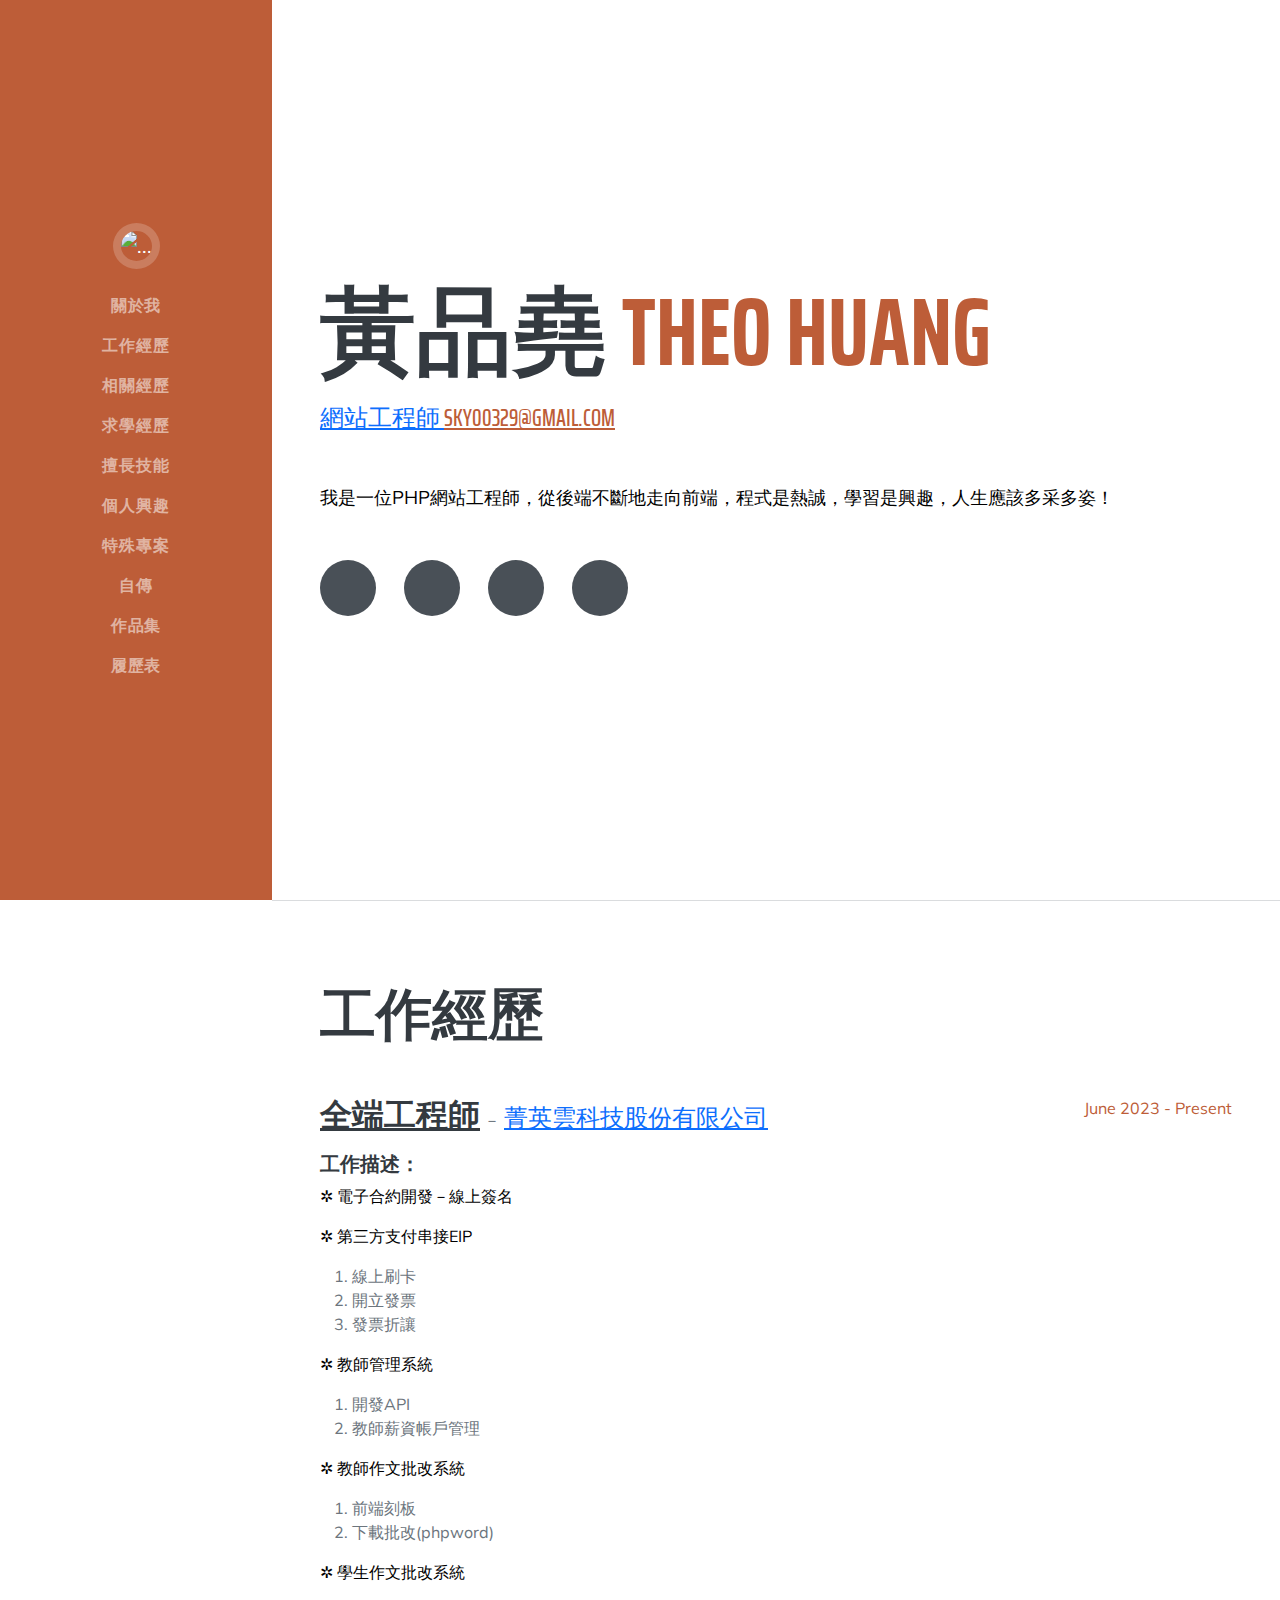
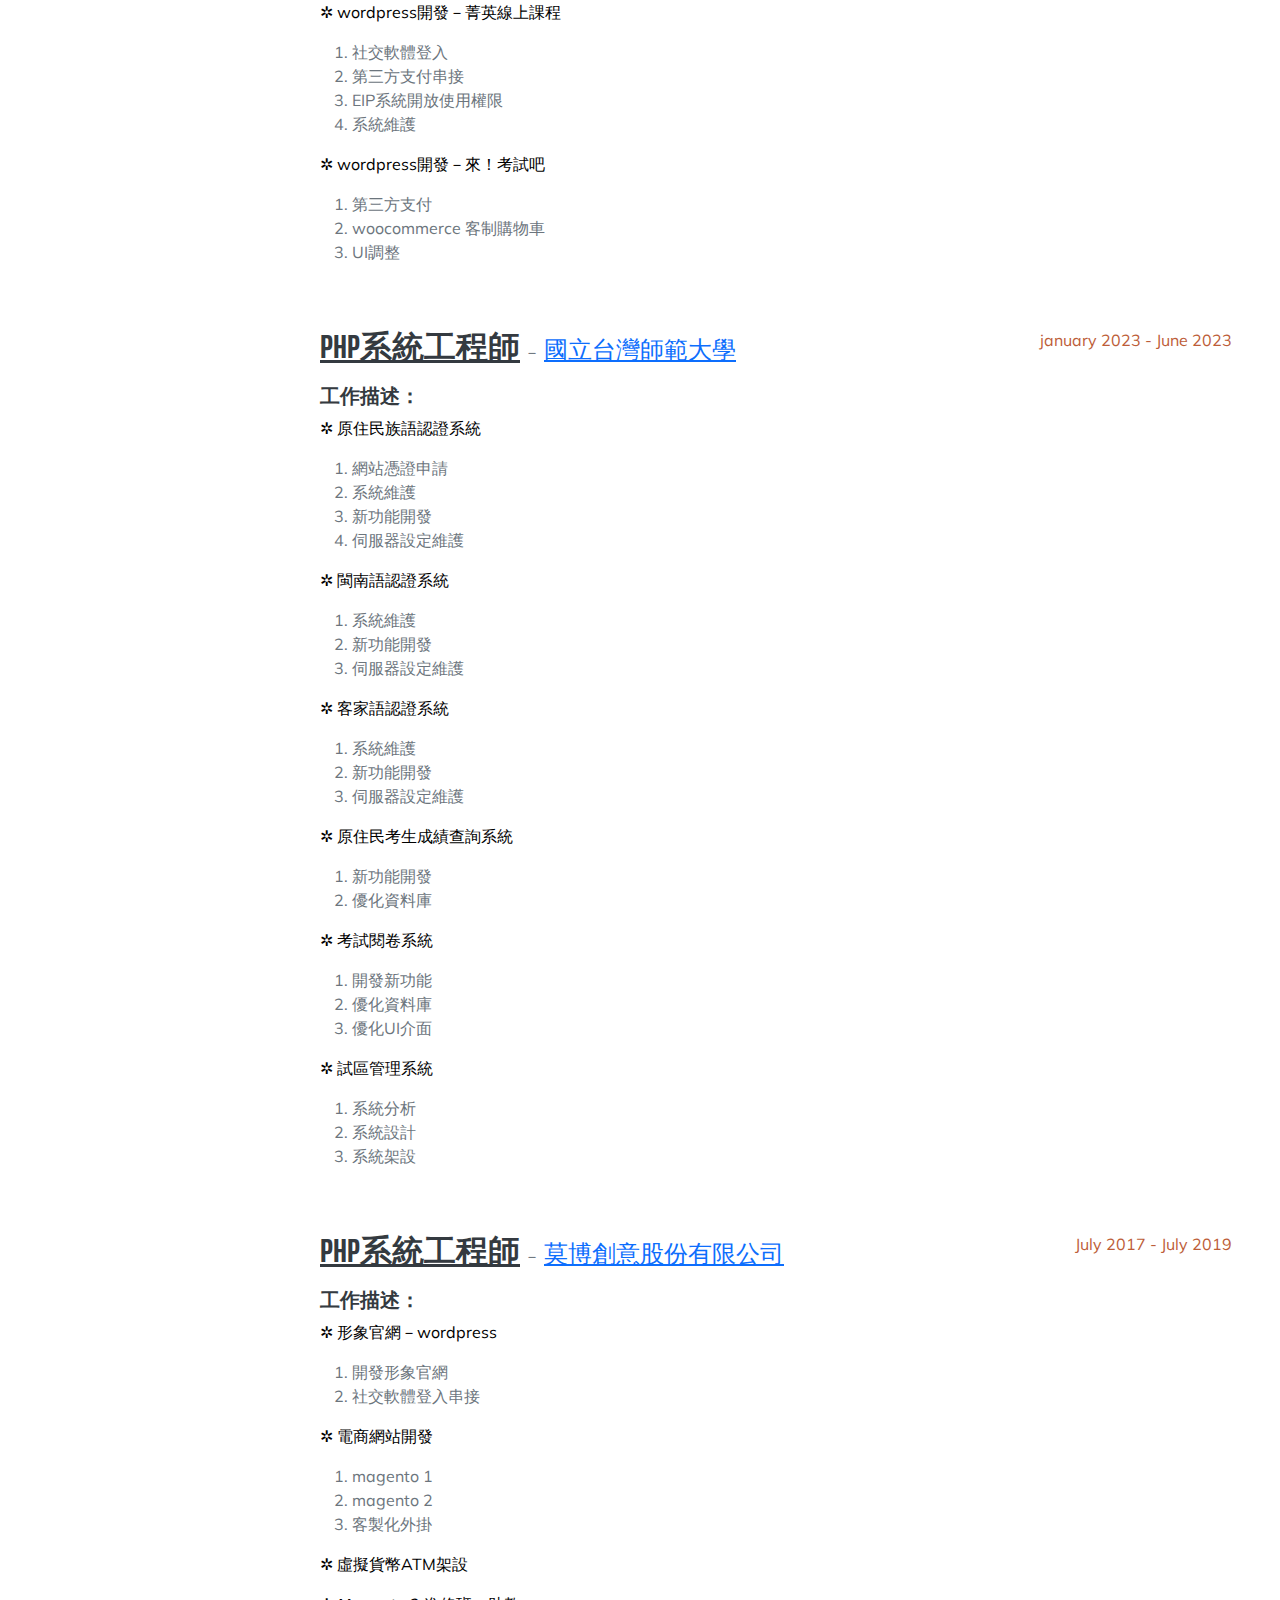
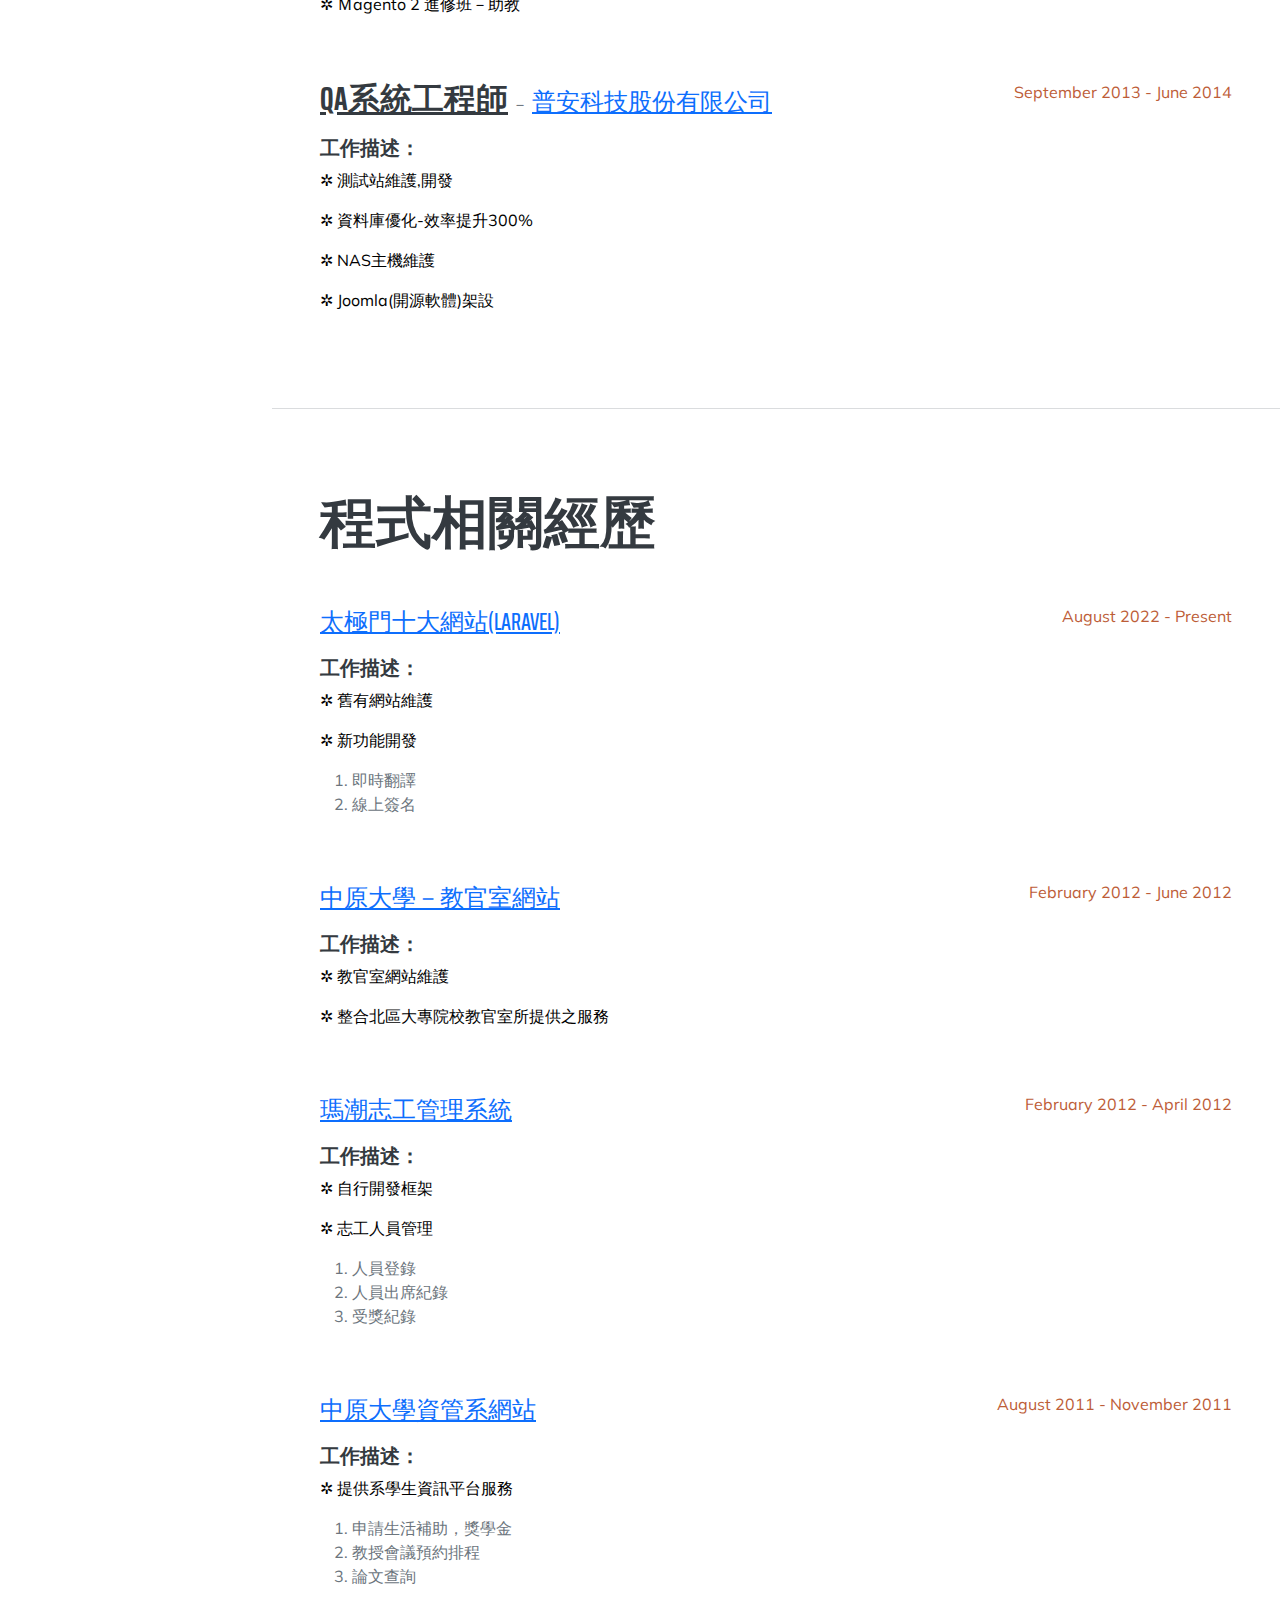
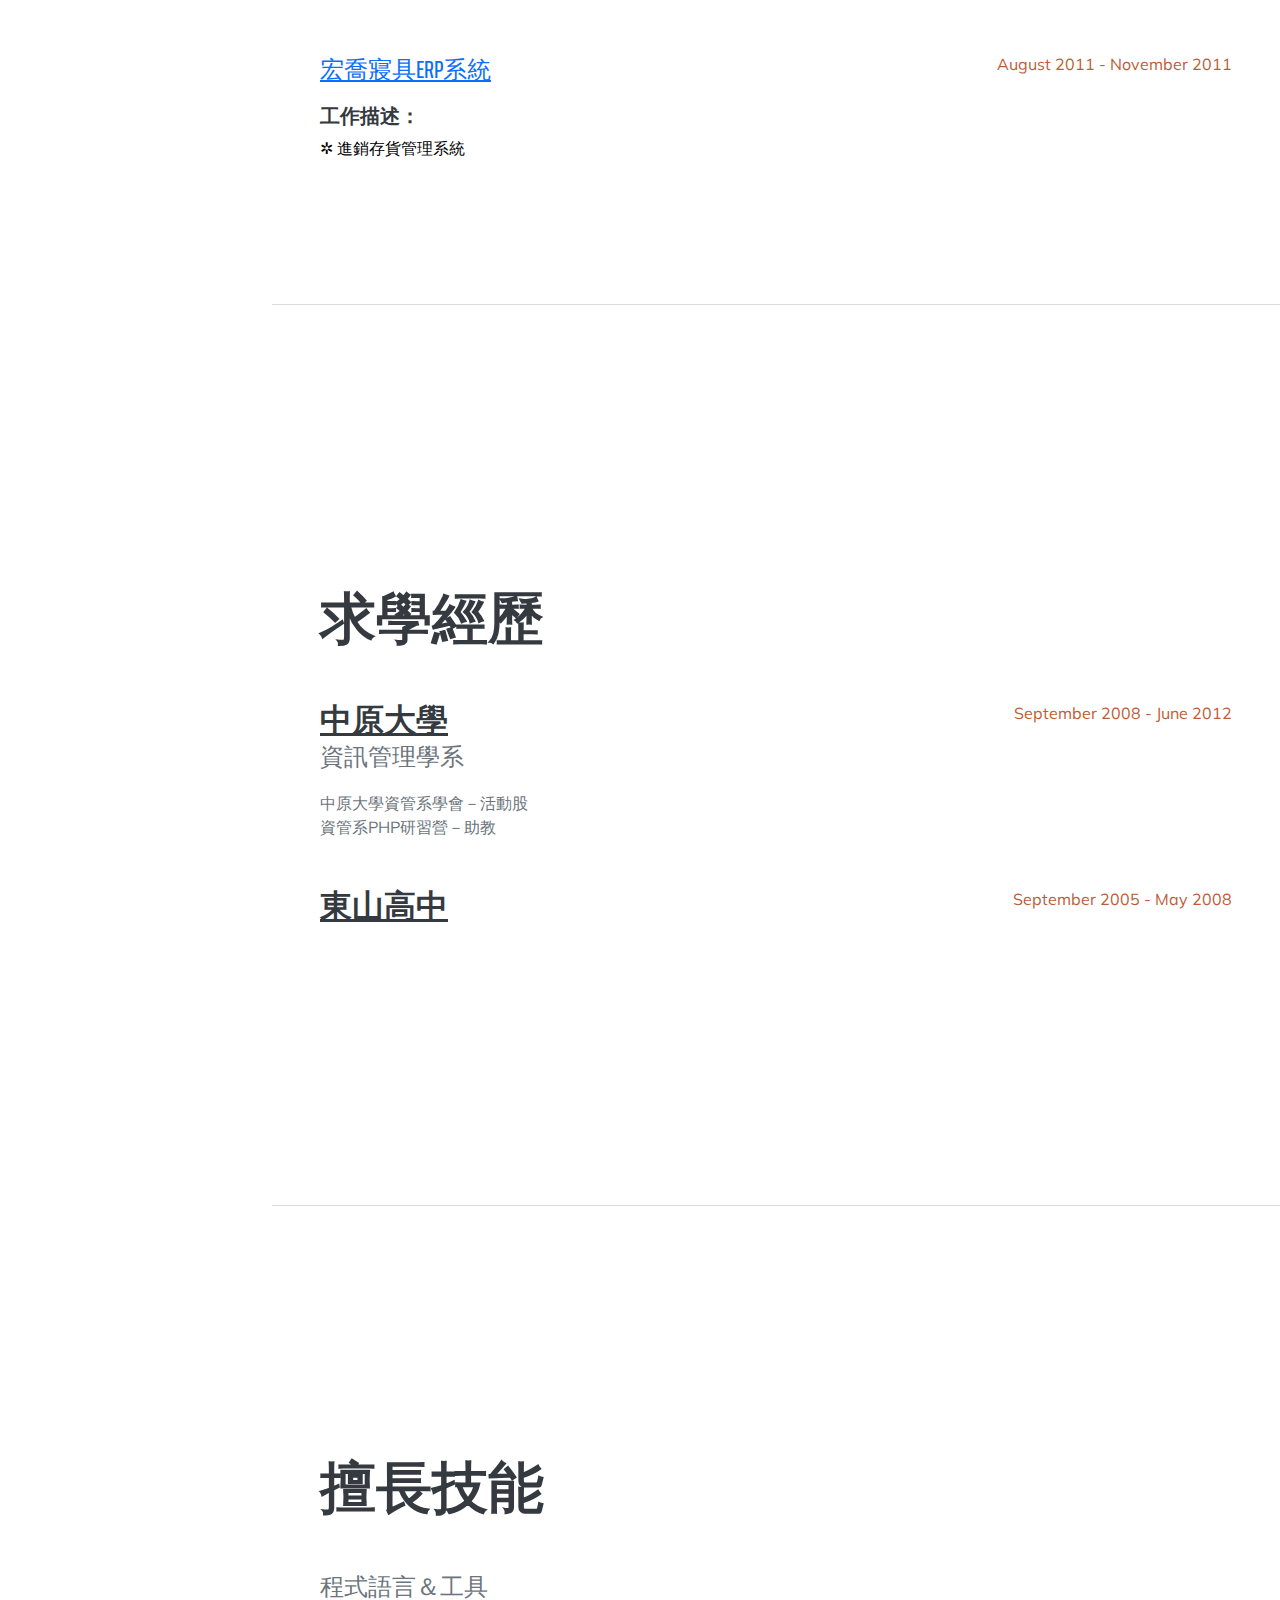
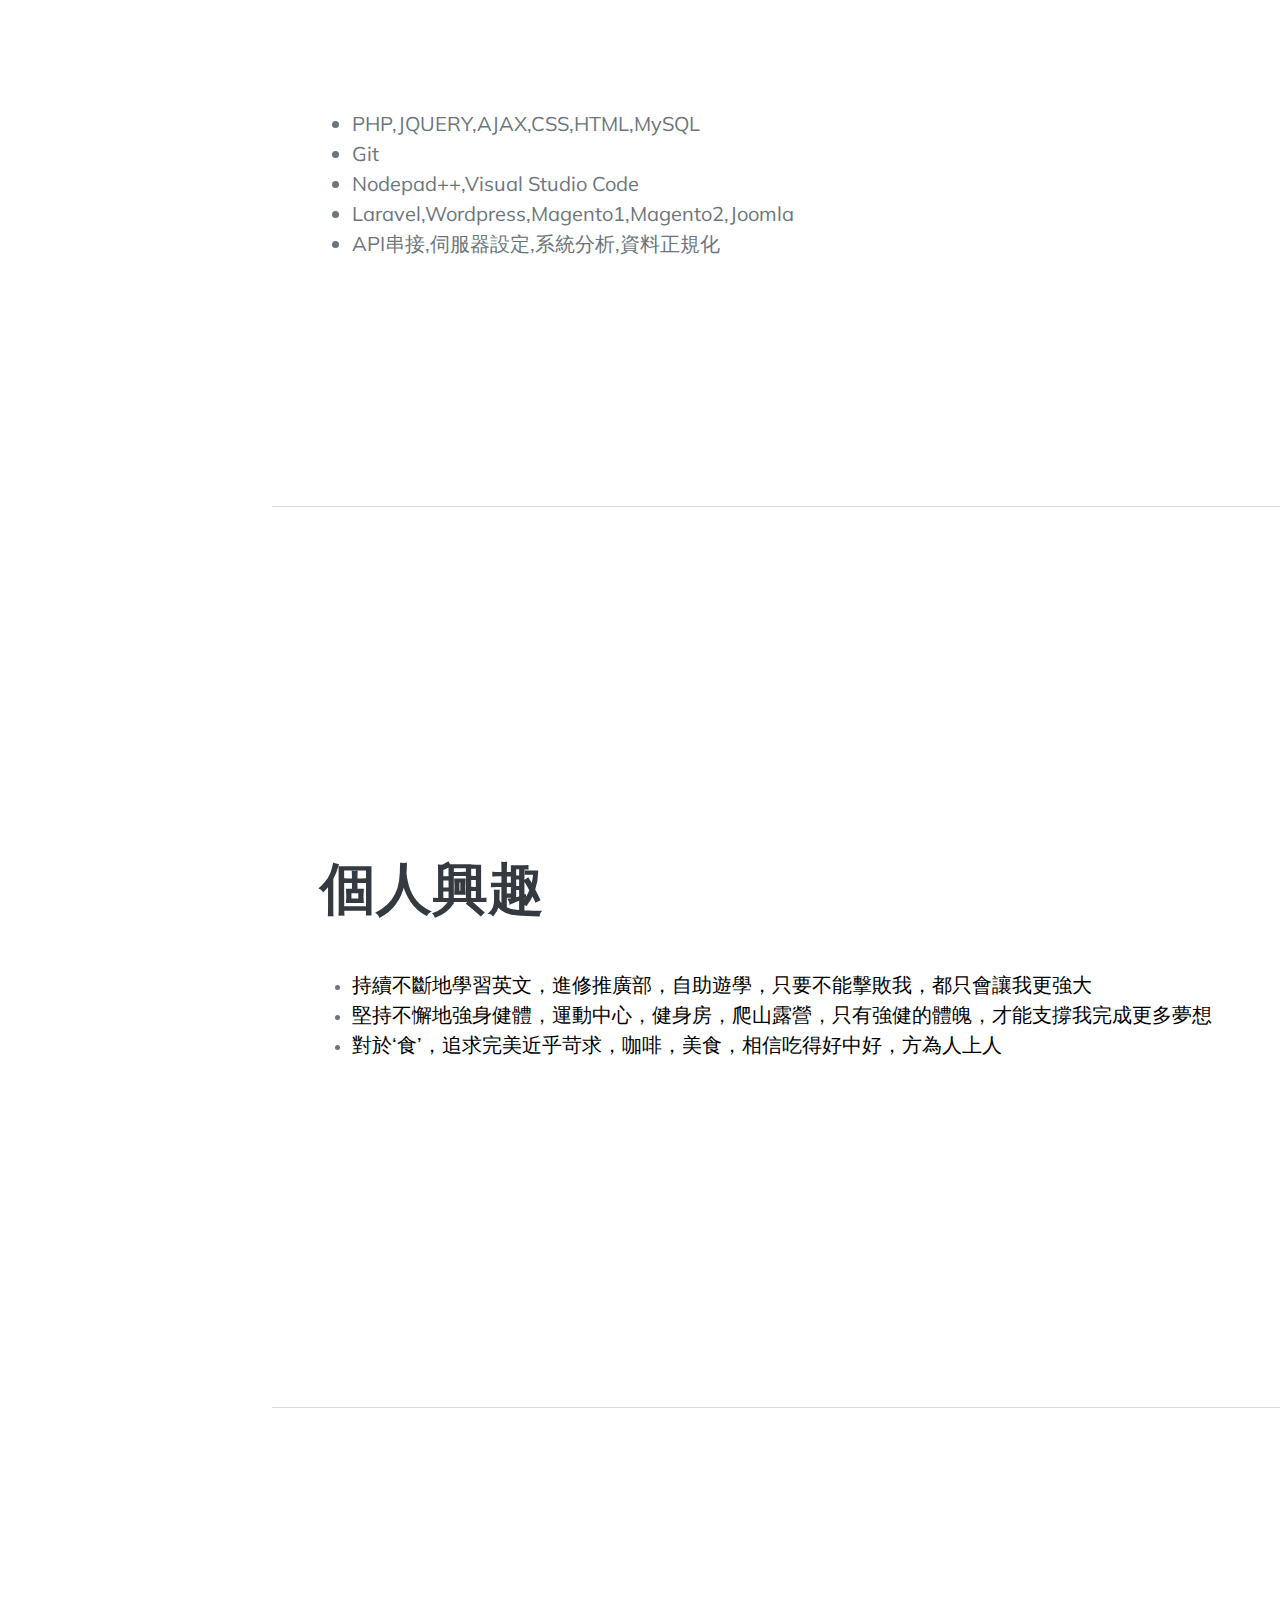
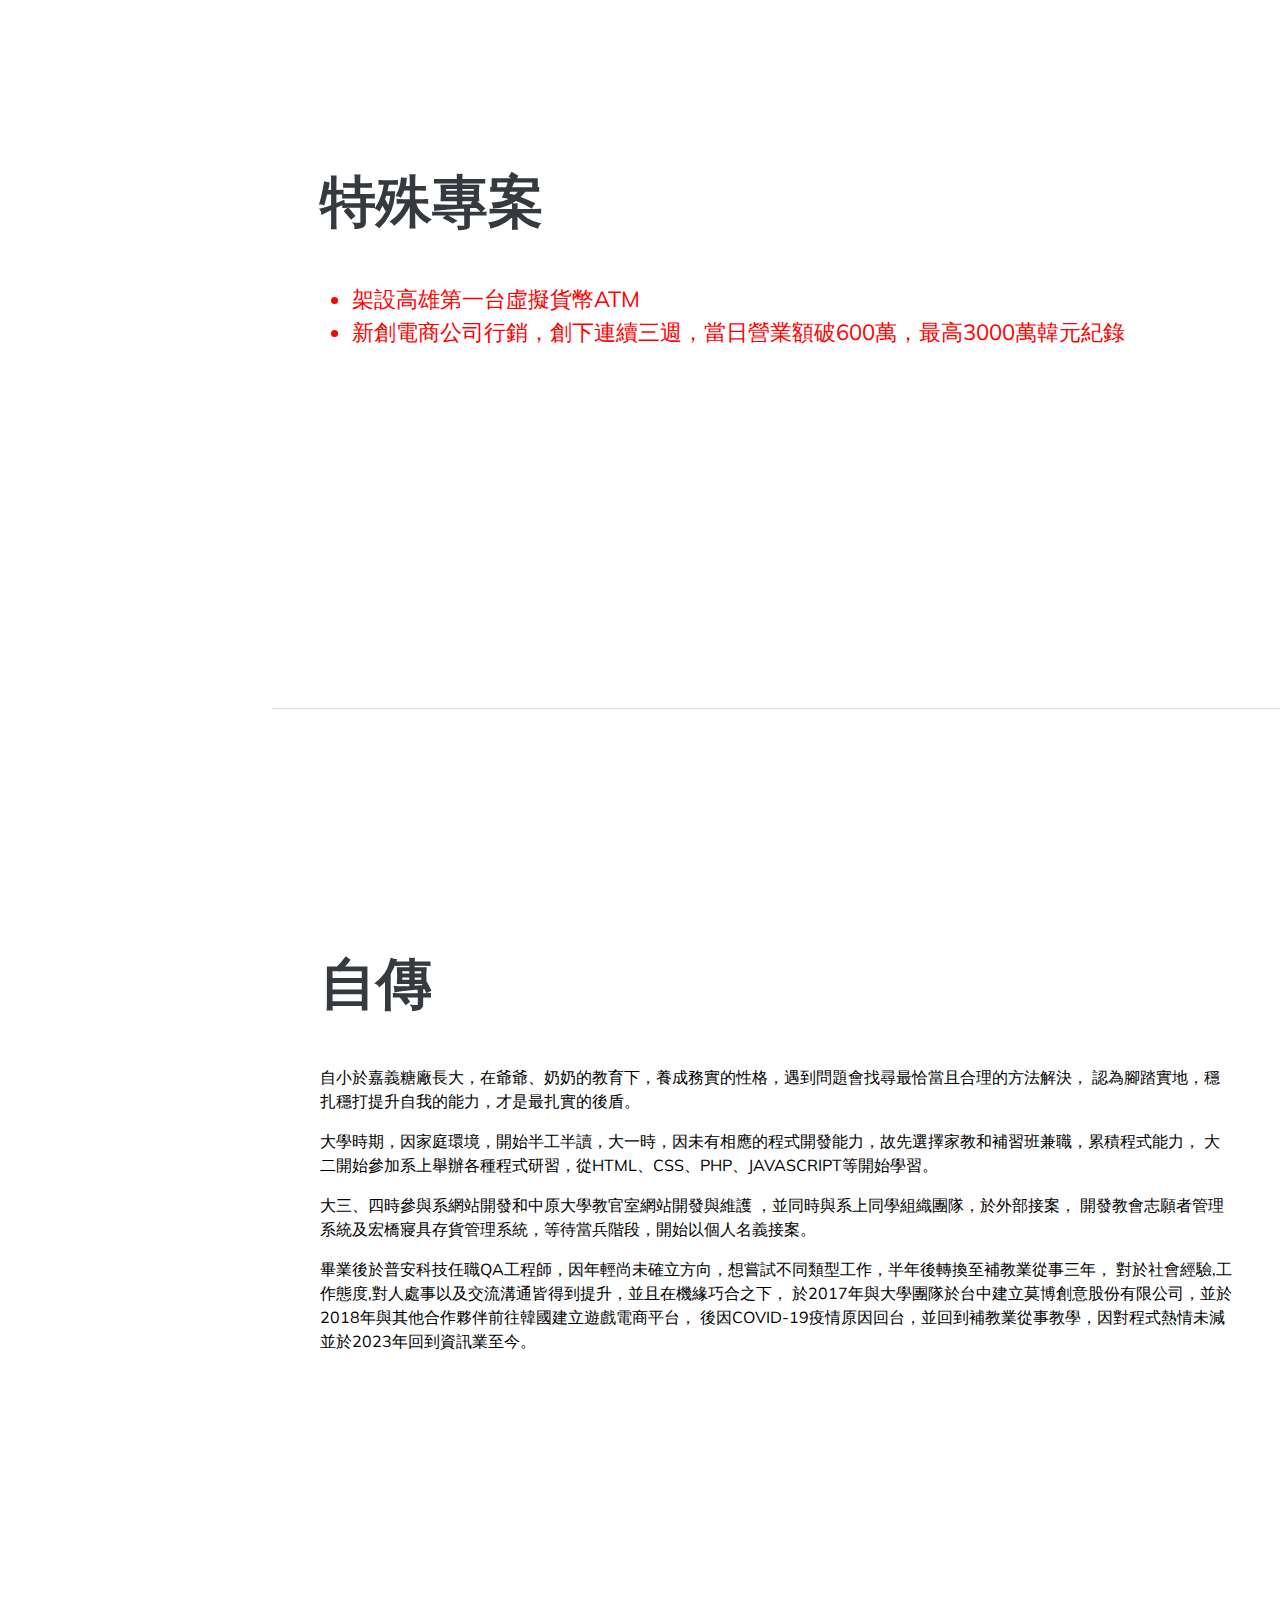
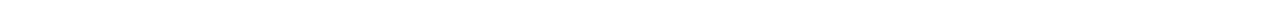
==== commit 48614aa1: "css調整" ====
--- a/index.html
+++ b/index.html
@@ -52,7 +52,7 @@
                         網站工程師
                         <a href="mailto:name@email.com">sky00329@gmail.com</a>
                     </div>
-                    <p class="lead mb-5">我是一位php網站工程師，從後端不斷地走向前端，程式是熱誠，學習是興趣，人生應該多采多姿！</p>
+                    <p class="lead mb-5">我是一位PHP網站工程師，從後端不斷地走向前端，程式是熱誠，學習是興趣，人生應該多采多姿！</p>
                     <div class="social-icons">
                         <a class="social-icon" href="#!"><i class="fab fa-linkedin-in"></i></a>
                         <a class="social-icon" href="#!"><i class="fab fa-github"></i></a>
@@ -68,9 +68,11 @@
                     <h2 class="mb-5">工作經歷</h2>
                     <div class="d-flex flex-column flex-md-row justify-content-between mb-5">
                         <div class="flex-grow-1">
-                            <h3 class="mb-0">全端工程師</h3>
-                            <div class="subheading mb-3">菁英雲科技股份有限公司</div>
-                            <h5>工作描述</h5>
+                            <div class="job-company"><h3 class="mb-0">全端工程師</h3></div>
+                            <div class="job-company">－</div>
+                            <div class="subheading job-company mb-3">菁英雲科技股份有限公司</div>
+                            
+                            <h5>工作描述：</h5>
                             <p>✲ 電子合約開發－線上簽名</p>
                             <p>✲ 第三方支付串接EIP</p>
                             <ol>
@@ -108,9 +110,10 @@
                     </div>
                     <div class="d-flex flex-column flex-md-row justify-content-between mb-5">
                         <div class="flex-grow-1">
-                            <h3 class="mb-0">php網站工程師</h3>
-                            <div class="subheading mb-3">國立台灣師範大學</div>
-                            <h5>工作描述</h5>
+                            <div class="job-company"><h3 class="mb-0">PHP系統工程師</h3></div>
+                            <div class="job-company">－</div>
+                            <div class="subheading mb-3 job-company">國立台灣師範大學</div>
+                            <h5>工作描述：</h5>
                             <p>✲ 原住民族語認證系統</p>
                             <ol>
                                 <li>網站憑證申請</li>
@@ -153,9 +156,10 @@
                     </div>
                     <div class="d-flex flex-column flex-md-row justify-content-between mb-5">
                         <div class="flex-grow-1">
-                            <h3 class="mb-0">系統工程師</h3>
-                            <div class="subheading mb-3">莫博創意股份有限公司</div>
-                            <h5>工作描述</h5>
+                            <div class="job-company"><h3 class="mb-0">PHP系統工程師</h3></div>
+                                <div class="job-company">－</div>
+                            <div class="subheading job-company mb-3">莫博創意股份有限公司</div>
+                            <h5>工作描述：</h5>
                             <p>✲ 形象官網－wordpress</p>
                             <ol>
                                 <li>開發形象官網</li>
@@ -175,9 +179,10 @@
                     </div>
                     <div class="d-flex flex-column flex-md-row justify-content-between">
                         <div class="flex-grow-1">
-                            <h3 class="mb-0">QA系統工程師</h3>
-                            <div class="subheading mb-3">普安科技股份有限公司</div>
-                            <h5>工作描述</h5>
+                            <div class="job-company"><h3 class="mb-0">QA系統工程師</h3></div>
+                            <div class="job-company">－</div>
+                            <div class="subheading job-company mb-3">普安科技股份有限公司</div>
+                            <h5>工作描述：</h5>
                             <p>✲ 測試站維護,開發</p>
                             <p>✲ 資料庫優化-效率提升300%</p>
                             <p>✲ NAS主機維護</p>
@@ -195,7 +200,7 @@
                     <div class="d-flex flex-column flex-md-row justify-content-between mb-5">
                         <div class="flex-grow-1">
                             <div class="subheading mb-3">太極門十大網站(Laravel)</div>
-                            <h5>工作描述</h5>
+                            <h5>工作描述：</h5>
                             <p>✲ 舊有網站維護</p>
                             <p>✲ 新功能開發</p>
                             <ol>
@@ -208,7 +213,7 @@
                     <div class="d-flex flex-column flex-md-row justify-content-between mb-5">
                         <div class="flex-grow-1">
                             <div class="subheading mb-3">中原大學－教官室網站</div>
-                            <h5>工作描述</h5>
+                            <h5>工作描述：</h5>
                             <p>✲ 教官室網站維護</p>
                             <p>✲ 整合北區大專院校教官室所提供之服務</p>
                         </div>
@@ -217,7 +222,7 @@
                     <div class="d-flex flex-column flex-md-row justify-content-between mb-5">
                         <div class="flex-grow-1">
                             <div class="subheading mb-3">瑪潮志工管理系統</div>
-                            <h5>工作描述</h5>
+                            <h5>工作描述：</h5>
                             <p>✲ 自行開發框架</p>
                             <p>✲ 志工人員管理</p>
                             <ol>
@@ -232,7 +237,7 @@
                         <div class="d-flex flex-column flex-md-row justify-content-between mb-5">
                             <div class="flex-grow-1">
                                 <div class="subheading mb-3">中原大學資管系網站</div>
-                                <h5>工作描述</h5>
+                                <h5>工作描述：</h5>
                                 <p>✲ 提供系學生資訊平台服務</p>
                                 <ol>
                                     <li>申請生活補助，獎學金</li>
@@ -246,7 +251,7 @@
                         <div class="d-flex flex-column flex-md-row justify-content-between mb-5">
                             <div class="flex-grow-1">
                                 <div class="subheading mb-3">宏喬寢具ERP系統</div>
-                                <h5>工作描述</h5>
+                                <h5>工作描述：</h5>
                                     <p>✲ 進銷存貨管理系統</p>
                             </div>
                                 <div class="flex-shrink-0"><span class="text-primary">August 2011 - November 2011</span></div>
@@ -262,7 +267,7 @@
                     <div class="d-flex flex-column flex-md-row justify-content-between mb-5">
                         <div class="flex-grow-1">
                             <h3 class="mb-0">中原大學</h3>
-                            <div class="subheading mb-3">資訊管理學系</div>
+                            <div class="subheading-no-underline mb-3">資訊管理學系</div>
                             <div>中原大學資管系學會－活動股</div>
                             <div>資管系PHP研習營－助教</div>
                         </div>
@@ -282,7 +287,7 @@
             <section class="resume-section" id="skills">
                 <div class="resume-section-content">
                     <h2 class="mb-5">擅長技能</h2>
-                    <div class="subheading mb-3">程式語言＆工具</div>
+                    <div class="subheading-no-underline mb-3">程式語言＆工具</div>
                     <ul class="list-inline dev-icons">
                         <li class="list-inline-item"><i class="fab fa-html5"></i></li>
                         <li class="list-inline-item"><i class="fa-brands fa-php"></i></li>
@@ -297,7 +302,7 @@
                         <li class="list-inline-item"><i class="fa-brands fa-joomla"></i></li>
 
                     </ul>
-                    <ul class="fa-ul mb-0">
+                    <ul class="fa-ul mb-0 fa-ul-font-size" >
                         <li>
                             <span class="fa-li"><i class="fas fa-check"></i></span>
                             PHP,JQUERY,AJAX,CSS,HTML,MySQL
@@ -327,18 +332,17 @@
                 <div class="resume-section-content">
                     <h2 class="mb-5">個人興趣</h2>
                     <ul class="fa-ul mb-0">
-                        <p>學無止盡，喜歡學習新事物，喜愛嘗試新生活，不只在於工作上，人生也應該如此！</p>
-                        <li>
-                            <span class="fa-li"><i class="fas fa-check"></i></span>
-                            <p class="mb-0">持續不斷地學習英文，進修推廣部，自助遊學，只要不能擊敗我，都只會讓我更強大</p>
-                        </li>
-                        <li>
-                            <span class="fa-li"><i class="fas fa-check"></i></span>
-                            <p class="mb-0">堅持不懈地強身健體，運動中心，健身房，爬山露營，只有強健的體魄，才能支撐我完成更多夢想</p>
-                        </li>
-                        <li>
-                            <span class="fa-li"><i class="fas fa-check"></i></span>
-                            <p class="mb-0">對於‘食’，追求完美近乎苛求，咖啡，美食，相信吃得好中好，方為人上人</p>
+                        <li>
+                            <span class="fa-li"><i class="fas fa-check"></i></span>
+                            <p class="mb-0 interests-p-size">持續不斷地學習英文，進修推廣部，自助遊學，只要不能擊敗我，都只會讓我更強大</p>
+                        </li>
+                        <li>
+                            <span class="fa-li"><i class="fas fa-check"></i></span>
+                            <p class="mb-0 interests-p-size">堅持不懈地強身健體，運動中心，健身房，爬山露營，只有強健的體魄，才能支撐我完成更多夢想</p>
+                        </li>
+                        <li>
+                            <span class="fa-li"><i class="fas fa-check"></i></span>
+                            <p class="mb-0 interests-p-size">對於‘食’，追求完美近乎苛求，咖啡，美食，相信吃得好中好，方為人上人</p>
                         </li>
                         </ul>
                 </div>
@@ -376,9 +380,10 @@
                             開發教會志願者管理系統及宏橋寢具存貨管理系統，等待當兵階段，開始以個人名義接案。
                         </p>
                         <p>
-                            畢業後於普安科技任職QA工程師，因背負學貸因素，半年後轉換至補教業從事三年，以還清學貸，
-                            106年與大學團隊於台中建立莫博創意股份有限公司，並於107年與其他合作夥伴前往韓國建立遊戲電商平台，
-                            後因COVID-19疫情原因回台，並回到補教業從事教學，因對程式熱情未減並於112年回到資訊業。
+                            畢業後於普安科技任職QA工程師，因年輕尚未確立方向，想嘗試不同類型工作，半年後轉換至補教業從事三年，
+                            對於社會經驗,工作態度,對人處事以及交流溝通皆得到提升，並且在機緣巧合之下，
+                            於2017年與大學團隊於台中建立莫博創意股份有限公司，並於2018年與其他合作夥伴前往韓國建立遊戲電商平台，
+                            後因COVID-19疫情原因回台，並回到補教業從事教學，因對程式熱情未減並於2023年回到資訊業至今。
                         </p>
 
                         
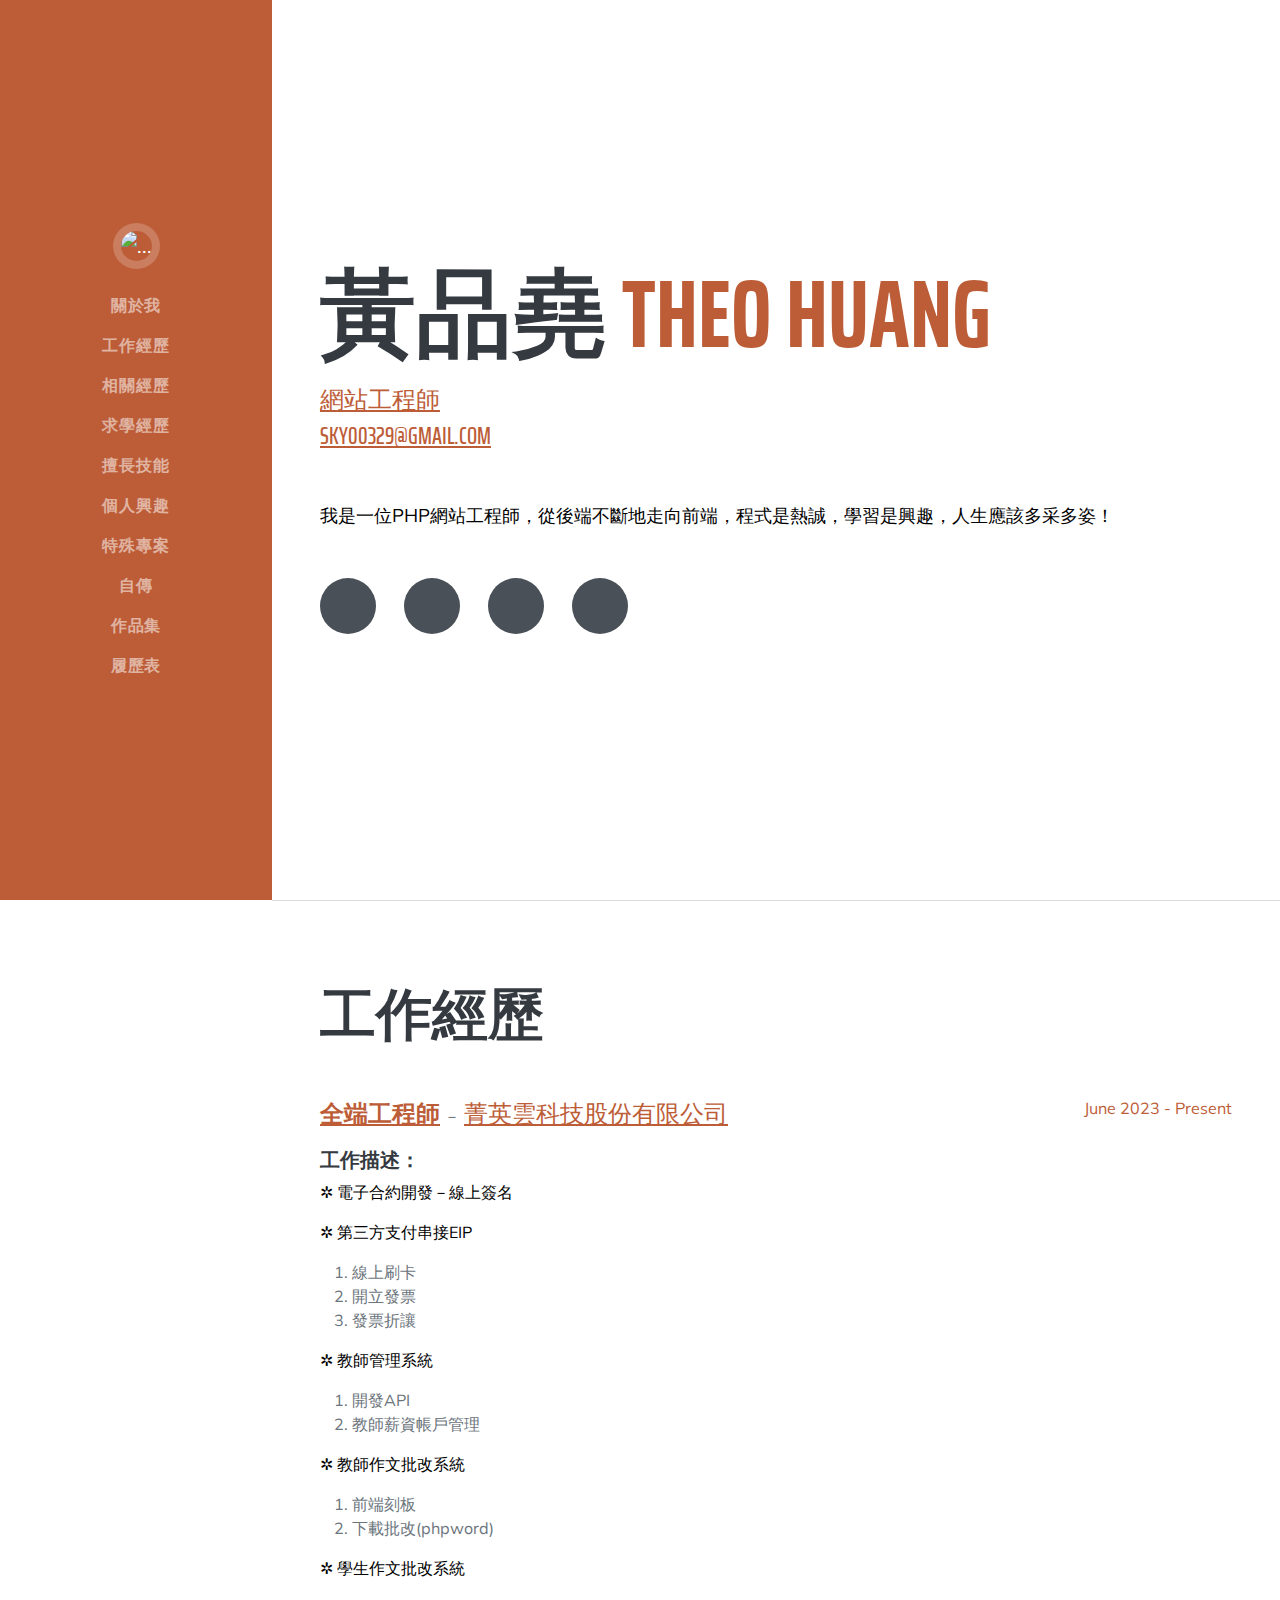
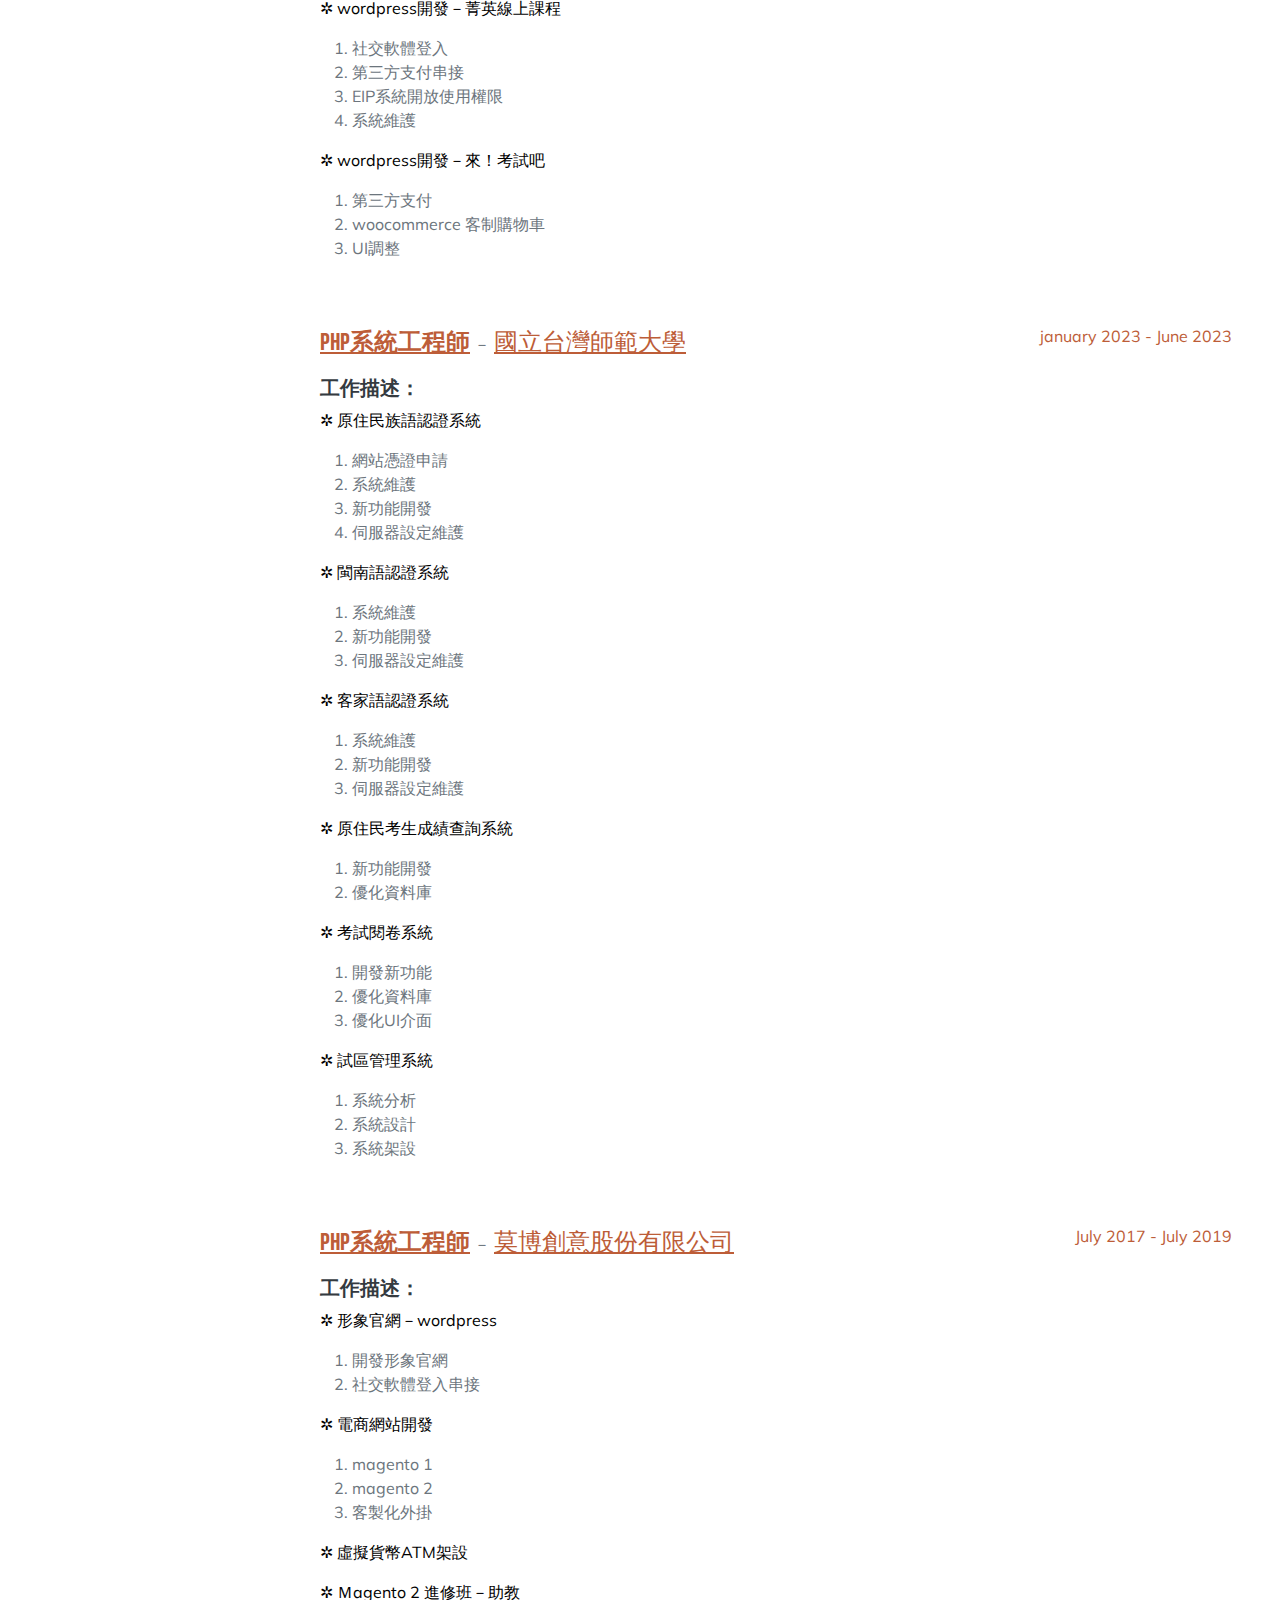
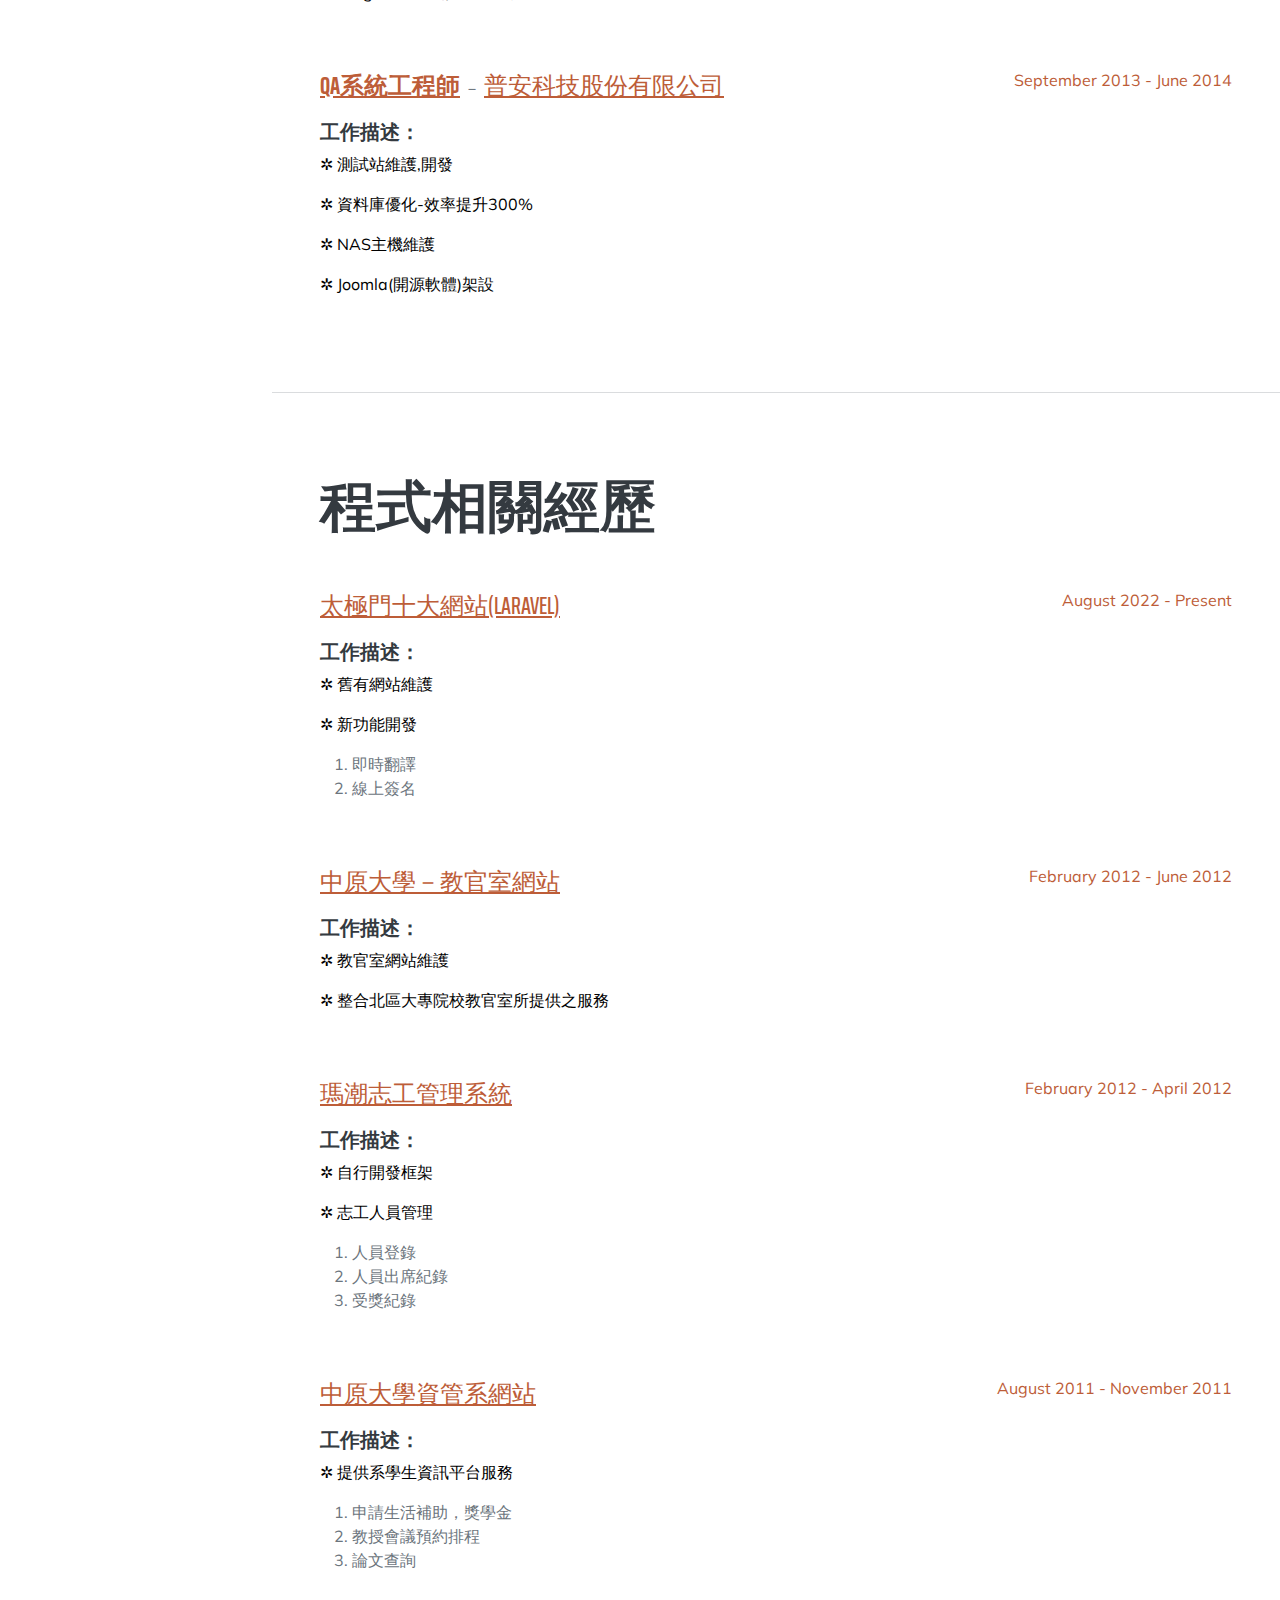
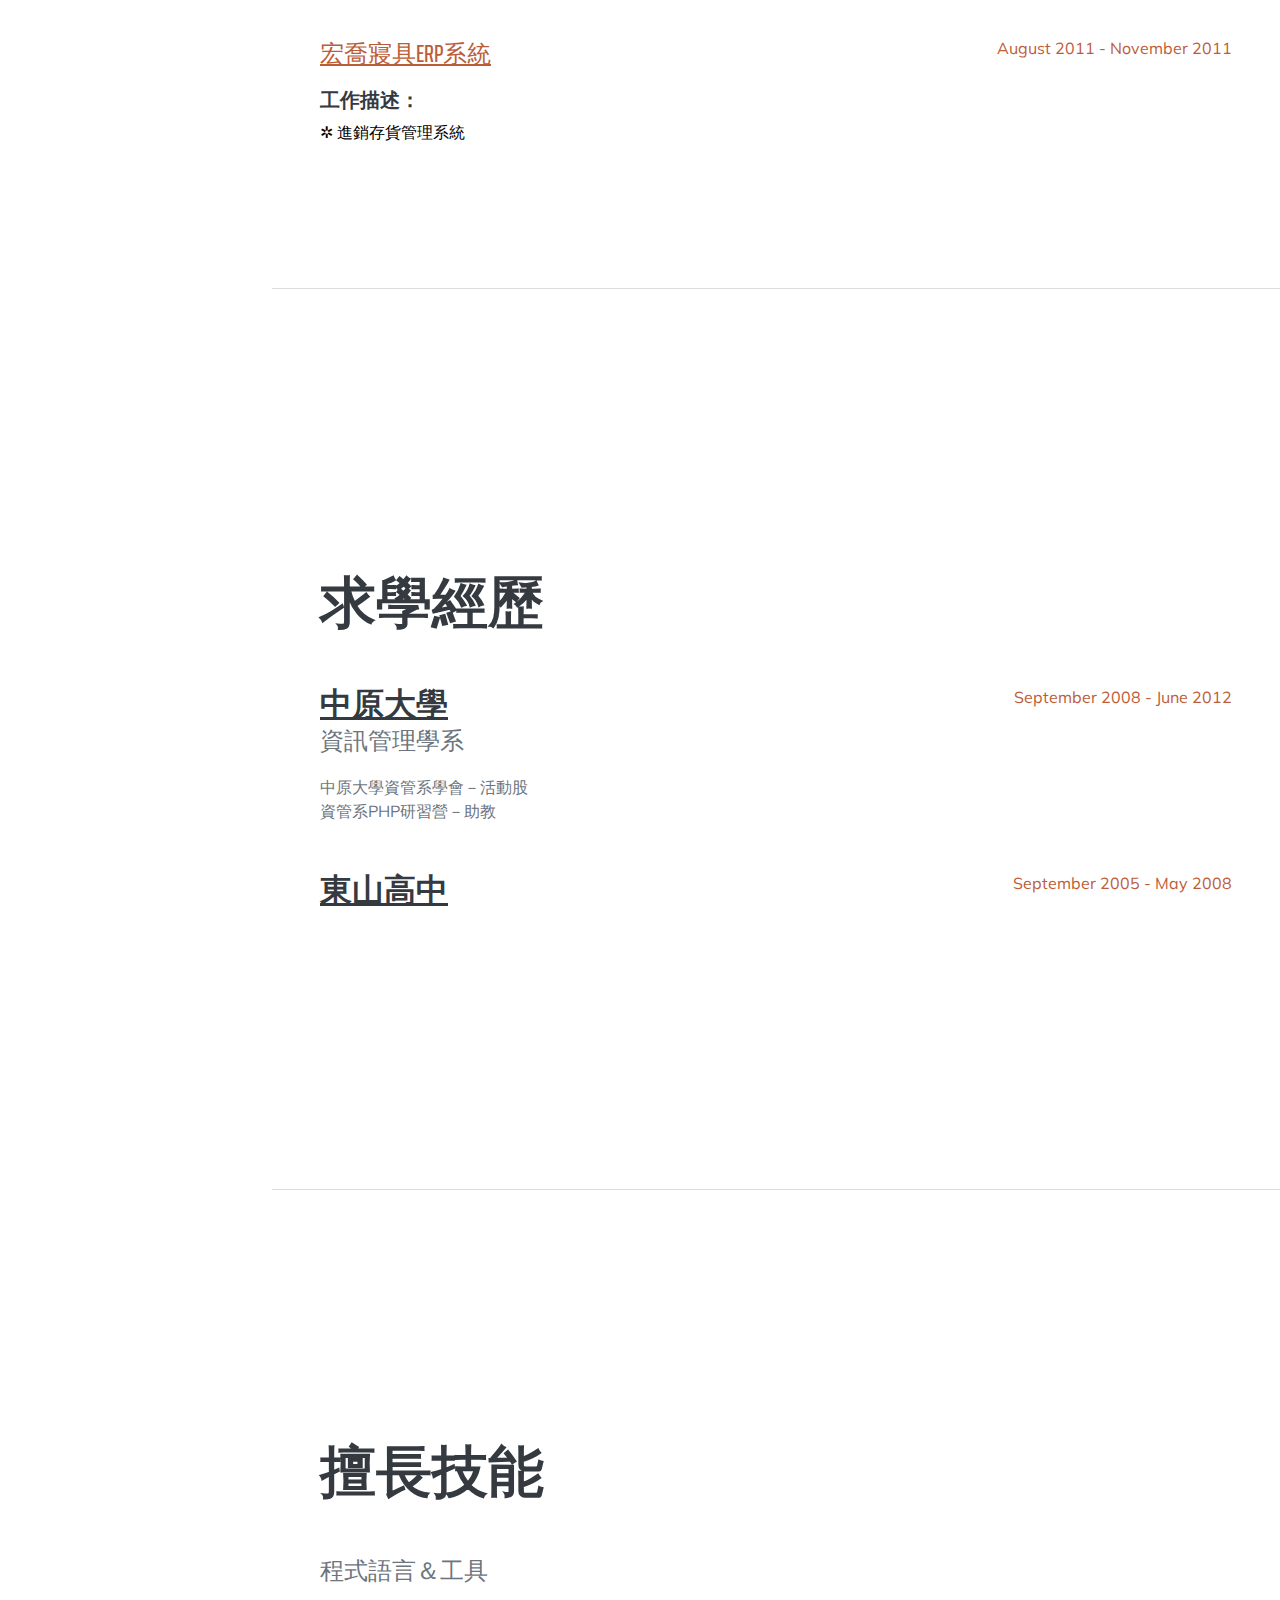
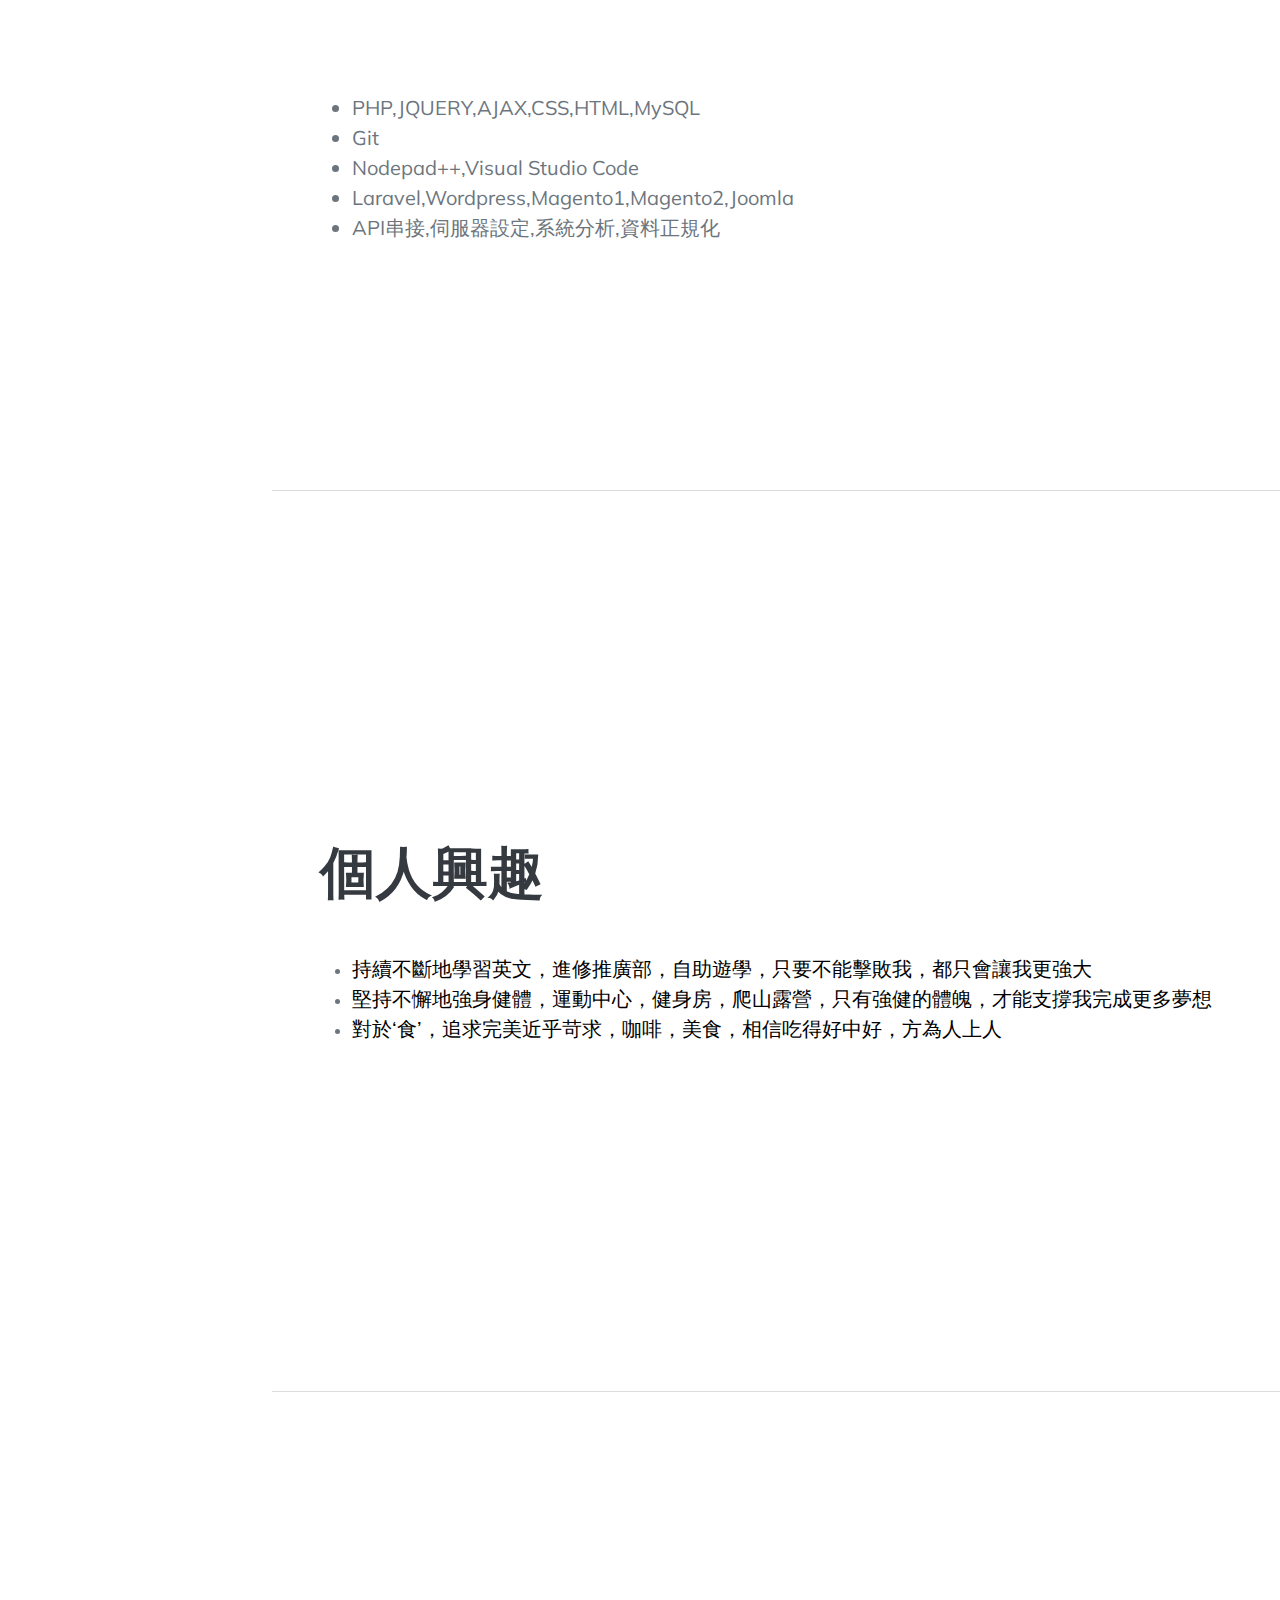
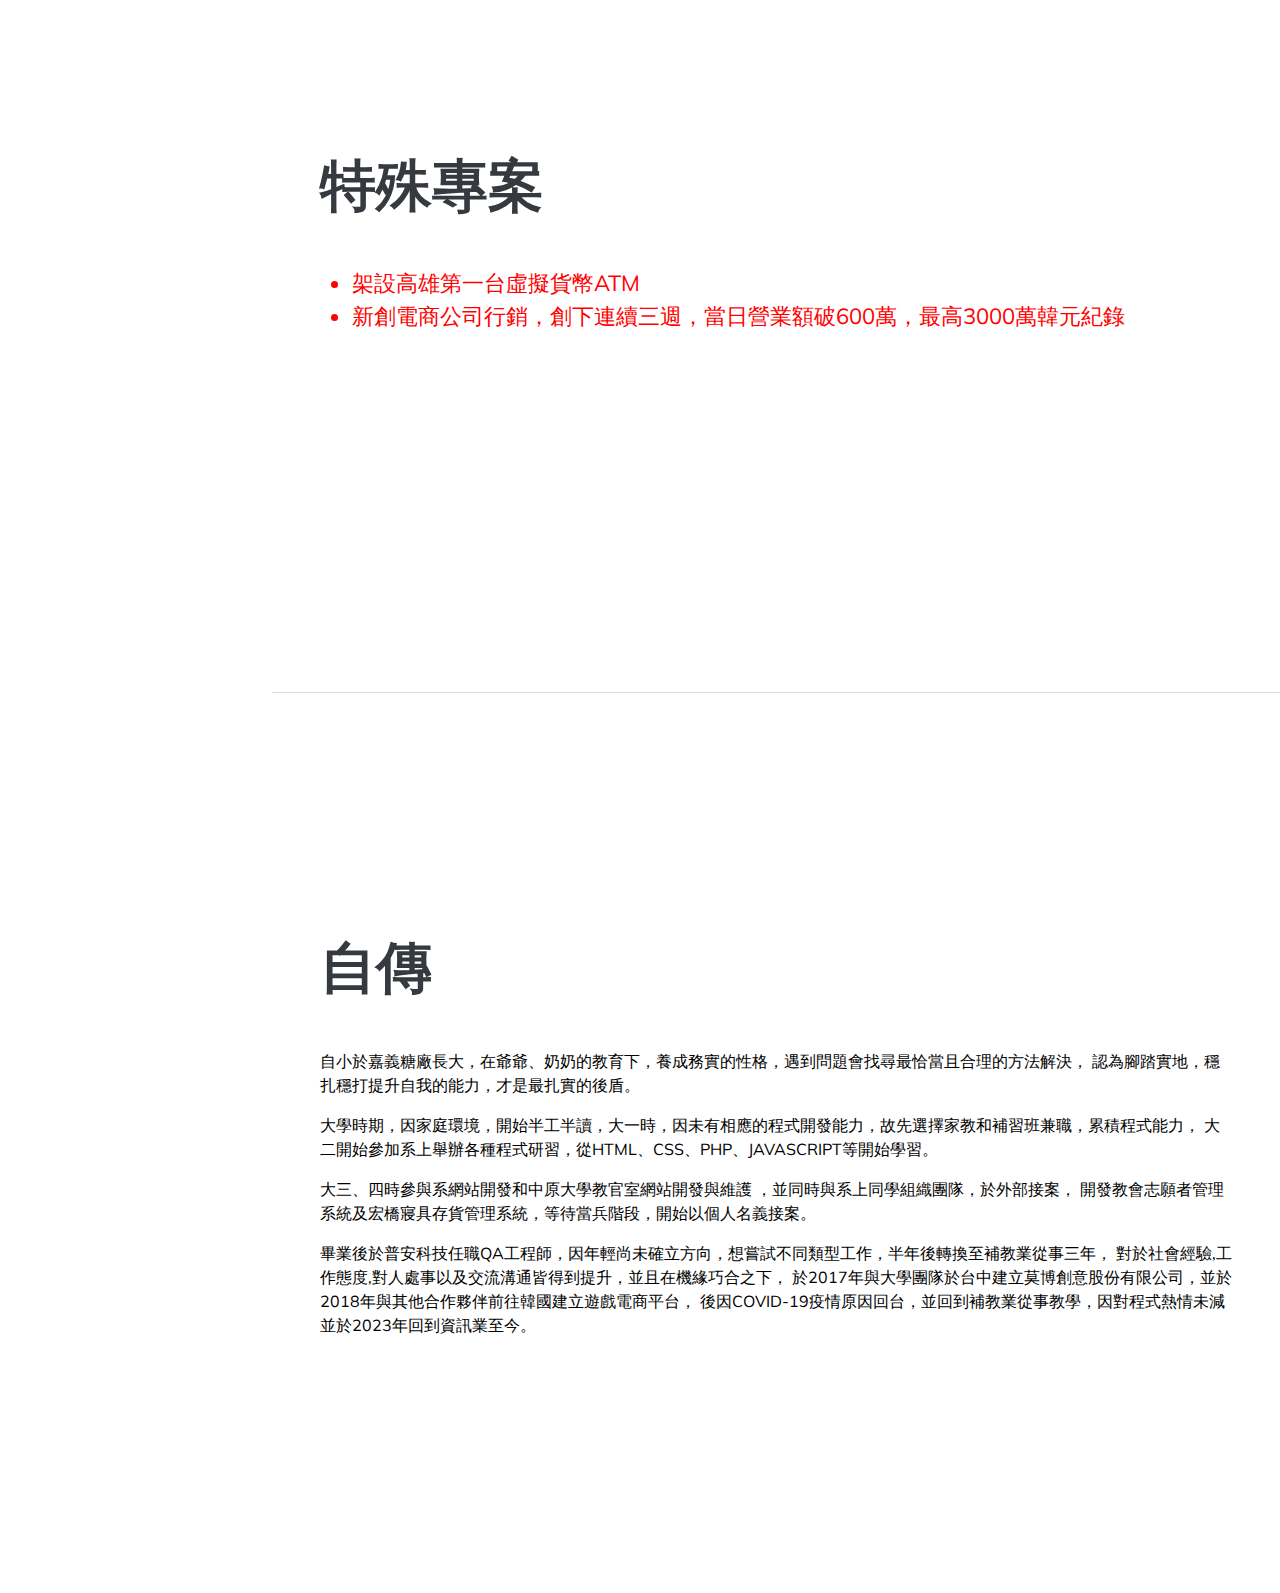
==== commit 3725556f: "css 技能＆工具顏色調整" ====
--- a/index.html
+++ b/index.html
@@ -48,14 +48,13 @@
                         <span class="text-primary">Theo Huang</span>
                     </h1>
                     <div class="subheading mb-5" style="padding-top: 20px;">
-                        
                         網站工程師
-                        <a href="mailto:name@email.com">sky00329@gmail.com</a>
+                        <p><a href="mailto:name@email.com">sky00329@gmail.com</a></p>                    
                     </div>
                     <p class="lead mb-5">我是一位PHP網站工程師，從後端不斷地走向前端，程式是熱誠，學習是興趣，人生應該多采多姿！</p>
                     <div class="social-icons">
                         <a class="social-icon" href="#!"><i class="fab fa-linkedin-in"></i></a>
-                        <a class="social-icon" href="#!"><i class="fab fa-github"></i></a>
+                        <a  target="_blank" class="social-icon" href="https://github.com/theo0329/personal" ><i class="fab fa-github"></i></a>
                         <a class="social-icon" href="#!"><i class="fab fa-twitter"></i></a>
                         <a class="social-icon" href="#!"><i class="fab fa-facebook-f"></i></a>
                     </div>
@@ -68,7 +67,7 @@
                     <h2 class="mb-5">工作經歷</h2>
                     <div class="d-flex flex-column flex-md-row justify-content-between mb-5">
                         <div class="flex-grow-1">
-                            <div class="job-company"><h3 class="mb-0">全端工程師</h3></div>
+                            <div class="job-company"><h3 class="mb-0 job-color">全端工程師</h3></div>
                             <div class="job-company">－</div>
                             <div class="subheading job-company mb-3">菁英雲科技股份有限公司</div>
                             
@@ -110,7 +109,7 @@
                     </div>
                     <div class="d-flex flex-column flex-md-row justify-content-between mb-5">
                         <div class="flex-grow-1">
-                            <div class="job-company"><h3 class="mb-0">PHP系統工程師</h3></div>
+                            <div class="job-company"><h3 class="mb-0 job-color">PHP系統工程師</h3></div>
                             <div class="job-company">－</div>
                             <div class="subheading mb-3 job-company">國立台灣師範大學</div>
                             <h5>工作描述：</h5>
@@ -156,7 +155,7 @@
                     </div>
                     <div class="d-flex flex-column flex-md-row justify-content-between mb-5">
                         <div class="flex-grow-1">
-                            <div class="job-company"><h3 class="mb-0">PHP系統工程師</h3></div>
+                            <div class="job-company"><h3 class="mb-0 job-color">PHP系統工程師</h3></div>
                                 <div class="job-company">－</div>
                             <div class="subheading job-company mb-3">莫博創意股份有限公司</div>
                             <h5>工作描述：</h5>
@@ -179,7 +178,7 @@
                     </div>
                     <div class="d-flex flex-column flex-md-row justify-content-between">
                         <div class="flex-grow-1">
-                            <div class="job-company"><h3 class="mb-0">QA系統工程師</h3></div>
+                            <div class="job-company"><h3 class="mb-0 job-color">QA系統工程師</h3></div>
                             <div class="job-company">－</div>
                             <div class="subheading job-company mb-3">普安科技股份有限公司</div>
                             <h5>工作描述：</h5>
@@ -266,7 +265,7 @@
                     <h2 class="mb-5">求學經歷</h2>
                     <div class="d-flex flex-column flex-md-row justify-content-between mb-5">
                         <div class="flex-grow-1">
-                            <h3 class="mb-0">中原大學</h3>
+                            <h3 class="mb-0 ">中原大學</h3>
                             <div class="subheading-no-underline mb-3">資訊管理學系</div>
                             <div>中原大學資管系學會－活動股</div>
                             <div>資管系PHP研習營－助教</div>
@@ -289,17 +288,17 @@
                     <h2 class="mb-5">擅長技能</h2>
                     <div class="subheading-no-underline mb-3">程式語言＆工具</div>
                     <ul class="list-inline dev-icons">
-                        <li class="list-inline-item"><i class="fab fa-html5"></i></li>
-                        <li class="list-inline-item"><i class="fa-brands fa-php"></i></li>
-                        <li class="list-inline-item"><i class="fab fa-css3-alt"></i></li>
-                        <li class="list-inline-item"><i class="fab fa-js-square"></i></li>
-                        <li class="list-inline-item"><i class="fab fa-wordpress"></i></li>
-                        <li class="list-inline-item"><i class="fa-brands fa-github"></i></li>
-                        <li class="list-inline-item"><i class="fa-brands fa-docker"></i></li>
-                        <li class="list-inline-item"><i class="fa-brands fa-dropbox"></i></li>
-                        <li class="list-inline-item"><i class="fa-brands fa-magento"></i></li>
-                        <li class="list-inline-item"><i class="fa-brands fa-laravel"></i></li>
-                        <li class="list-inline-item"><i class="fa-brands fa-joomla"></i></li>
+                        <li class="list-inline-item"><i class="fab fa-html5 color" ></i></li>
+                        <li class="list-inline-item"><i class="fa-brands fa-php color"></i></li>
+                        <li class="list-inline-item"><i class="fab fa-css3-alt color"></i></li>
+                        <li class="list-inline-item"><i class="fab fa-js-square color"></i></li>
+                        <li class="list-inline-item"><i class="fab fa-wordpress color"></i></li>
+                        <li class="list-inline-item"><i class="fa-brands fa-github color"></i></li>
+                        <li class="list-inline-item"><i class="fa-brands fa-docker color"></i></li>
+                        <li class="list-inline-item"><i class="fa-brands fa-dropbox color"></i></li>
+                        <li class="list-inline-item"><i class="fa-brands fa-magento color"></i></li>
+                        <li class="list-inline-item"><i class="fa-brands fa-laravel color"></i></li>
+                        <li class="list-inline-item"><i class="fa-brands fa-joomla color"></i></li>
 
                     </ul>
                     <ul class="fa-ul mb-0 fa-ul-font-size" >
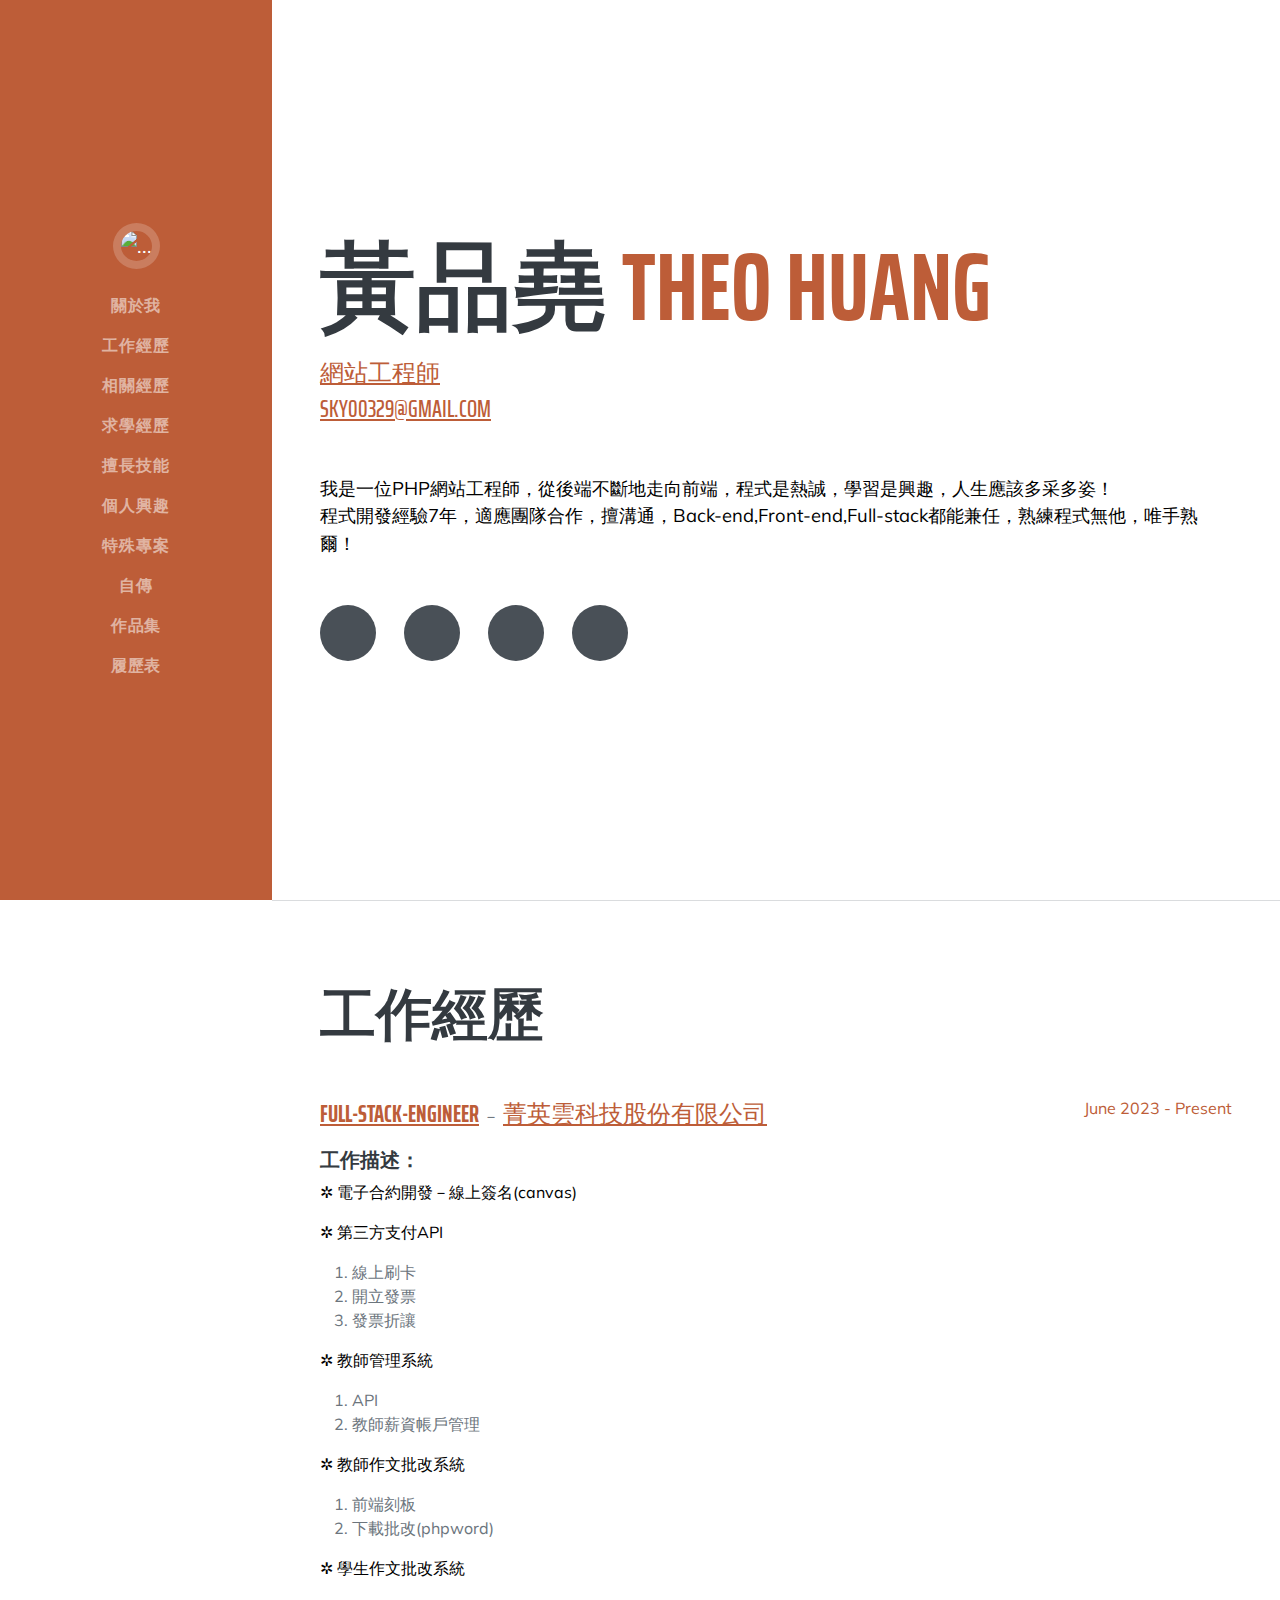
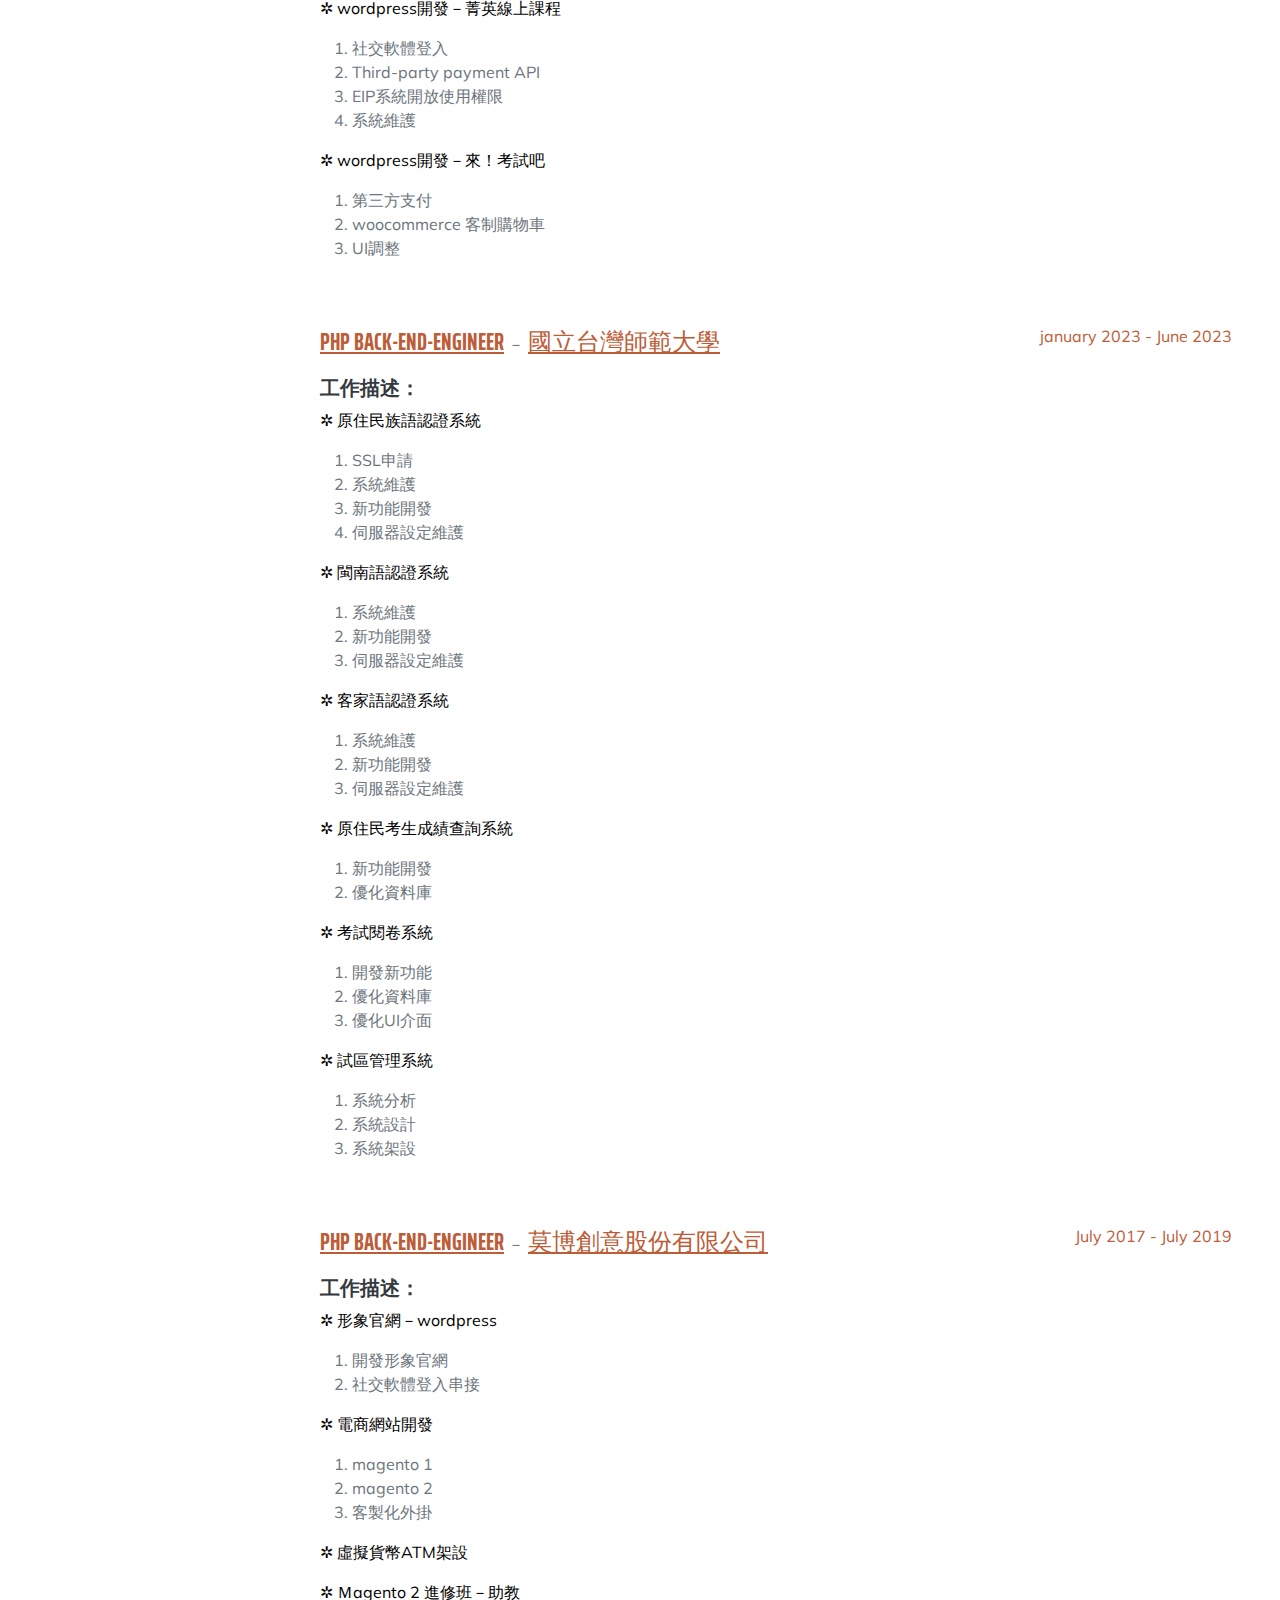
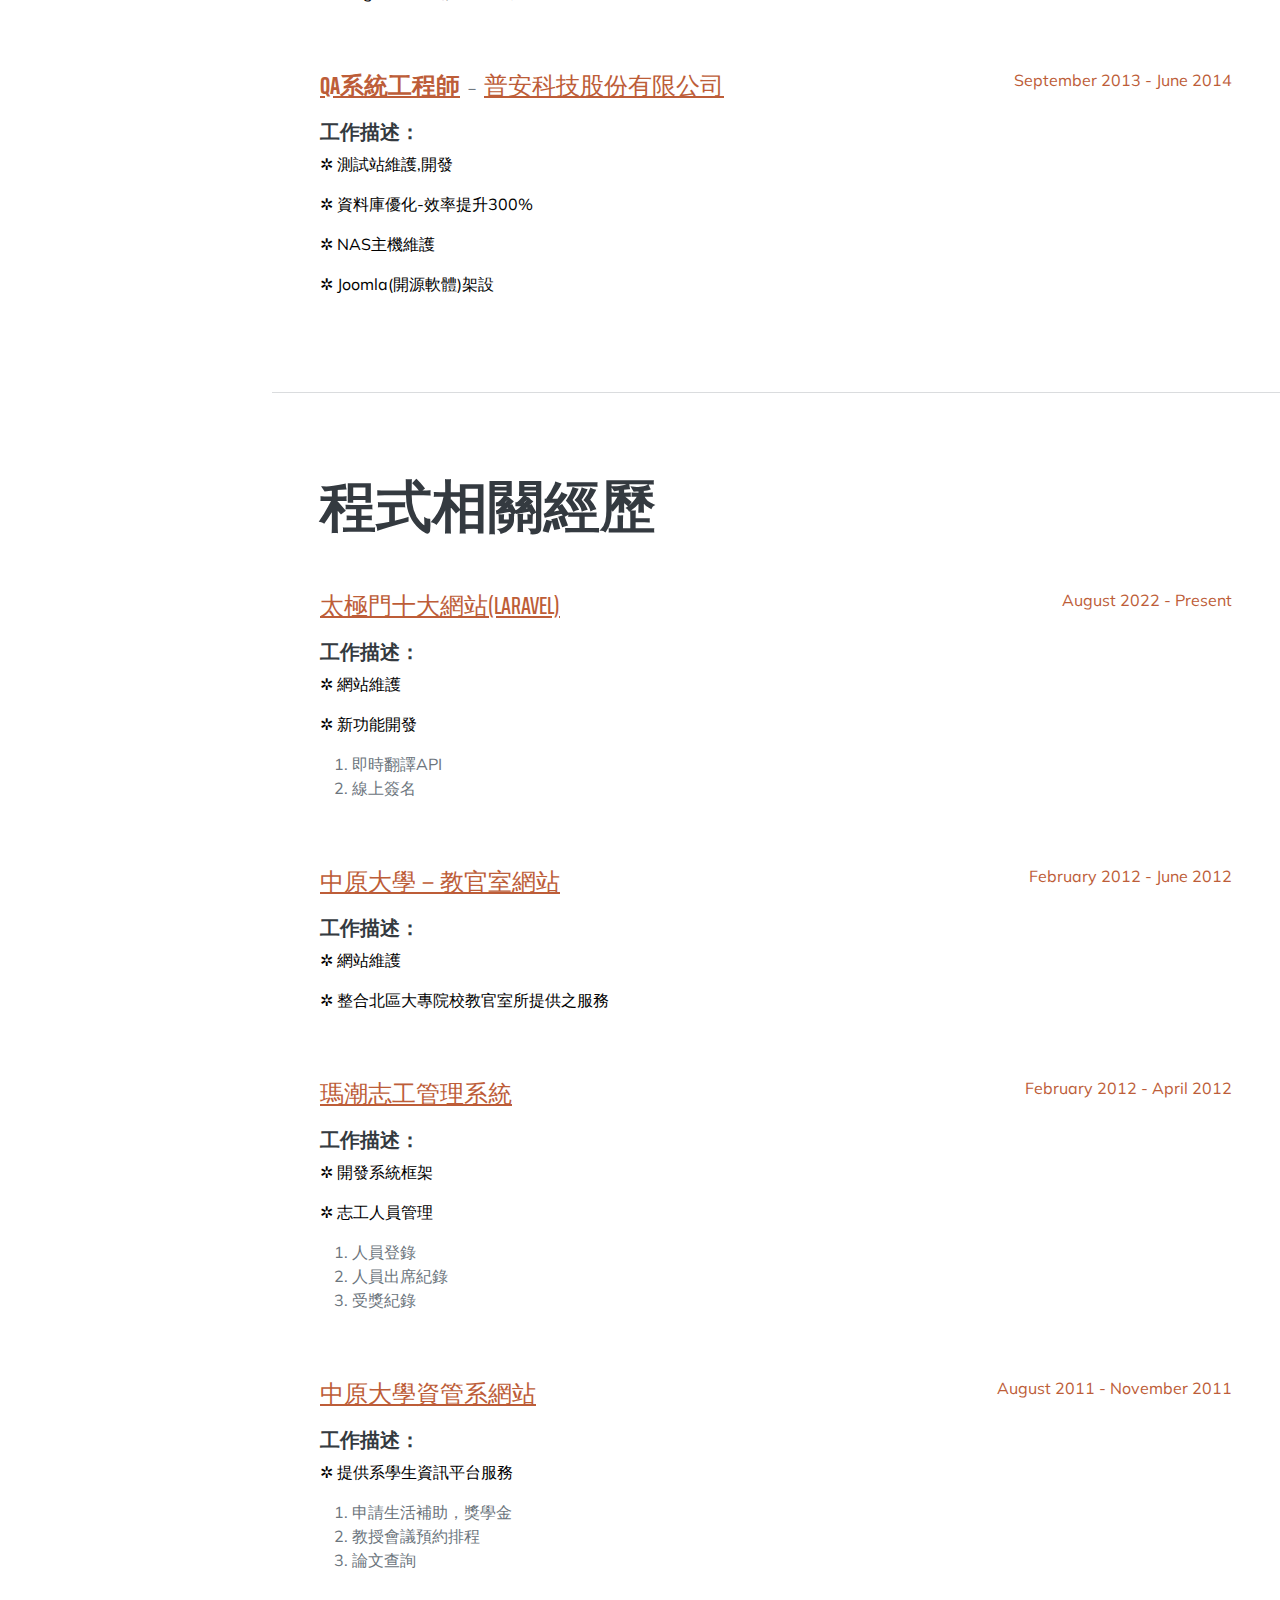
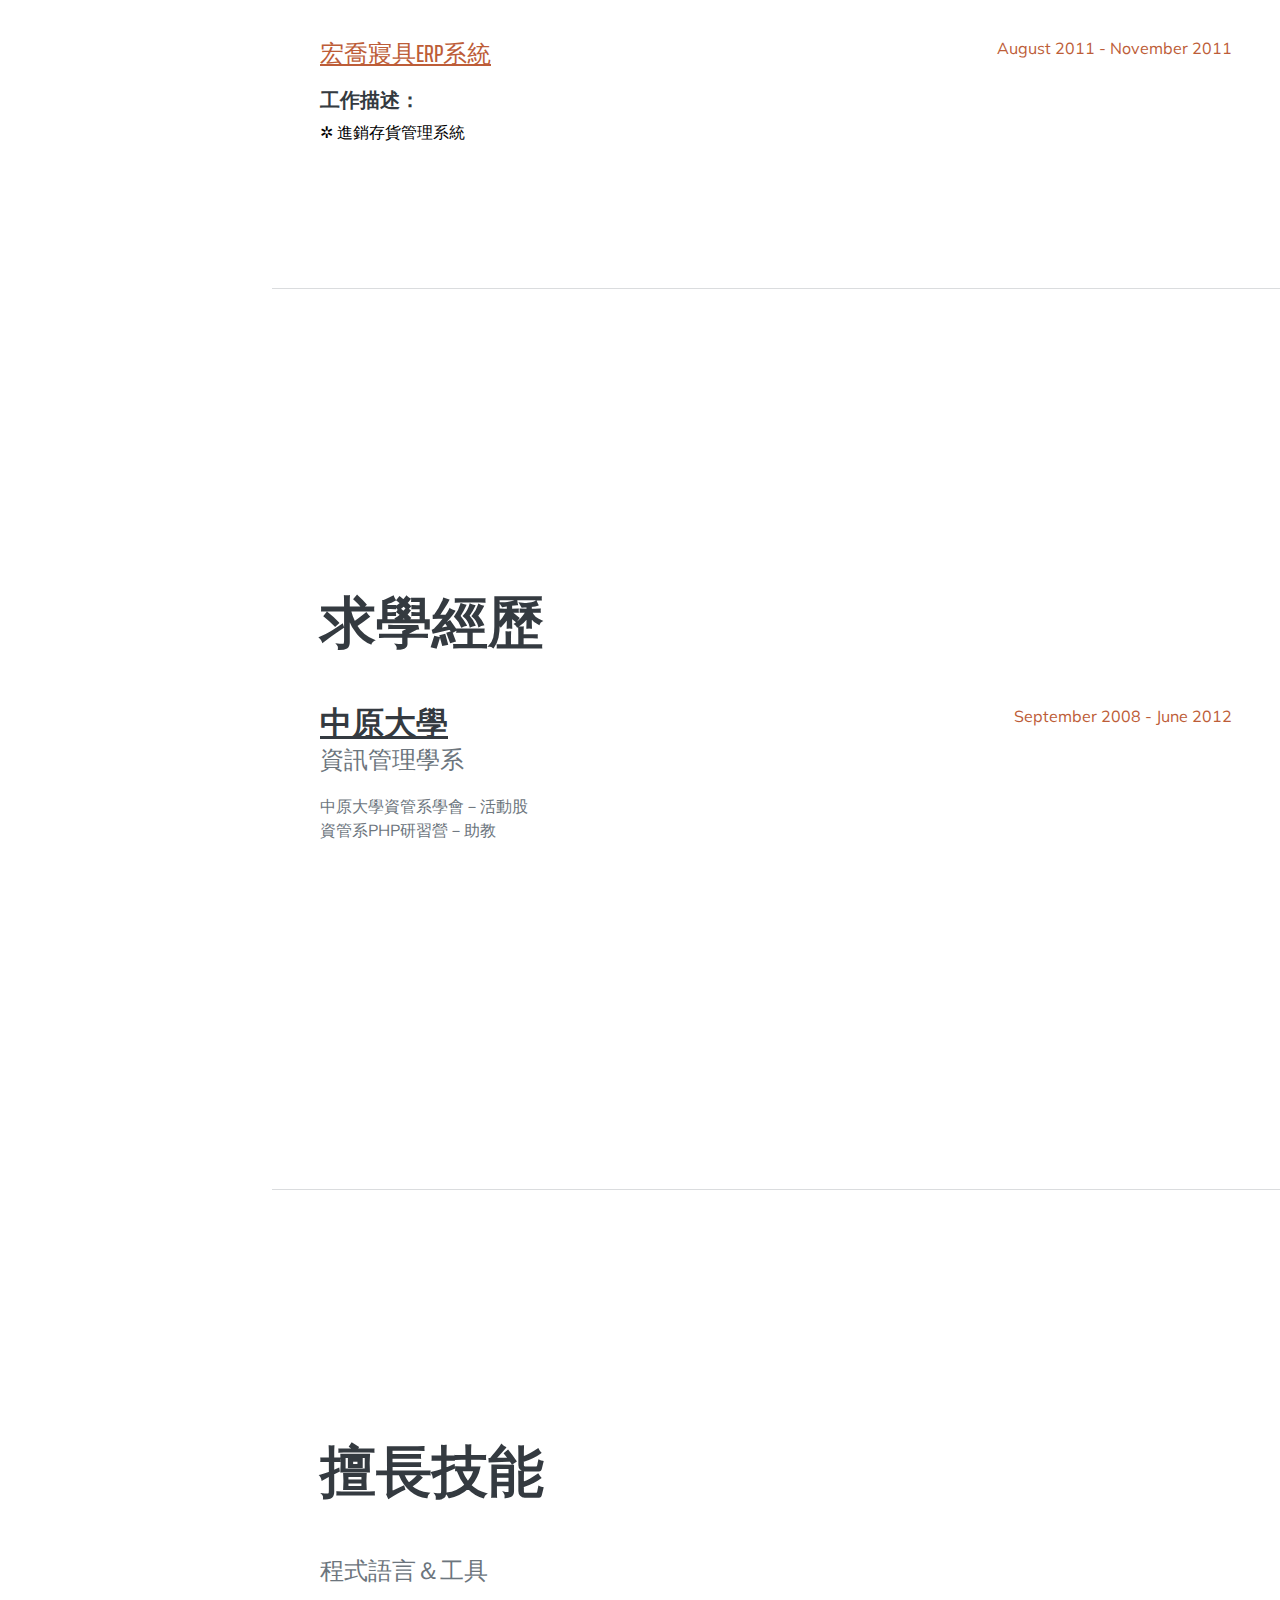
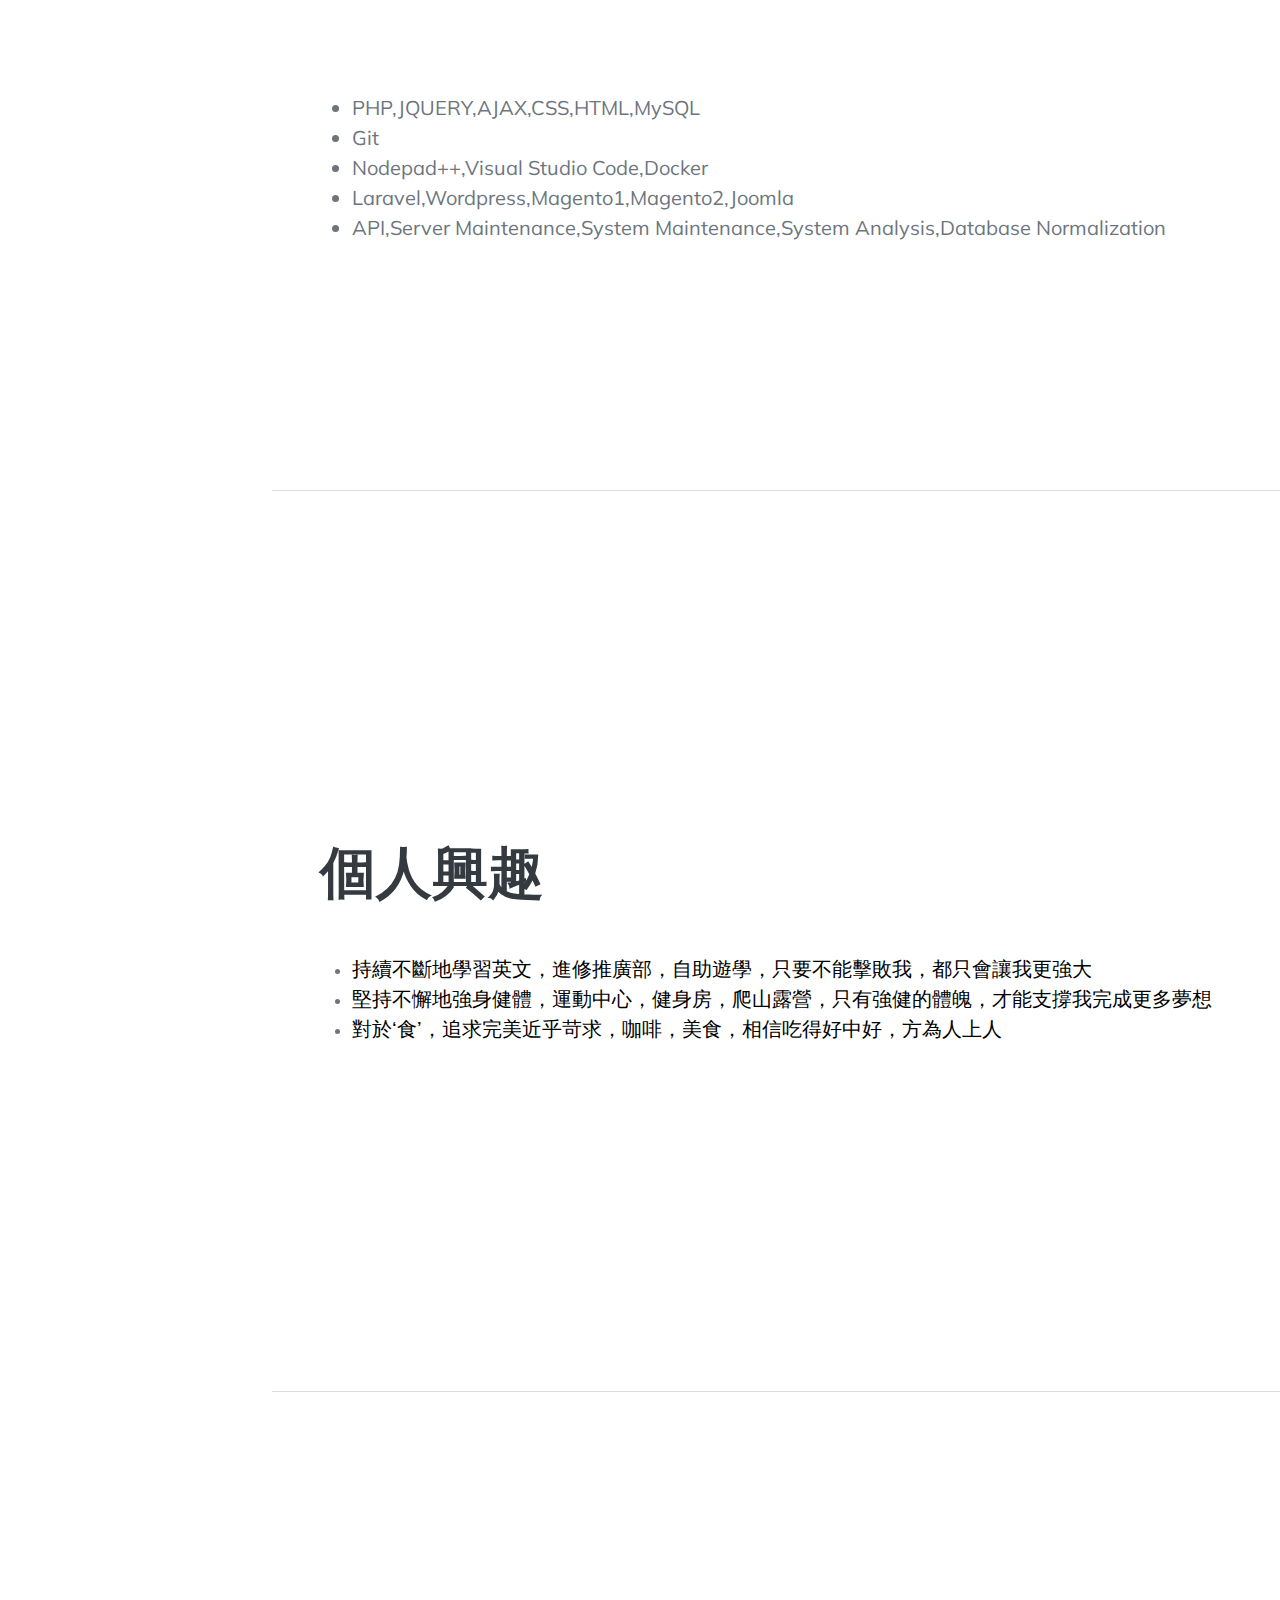
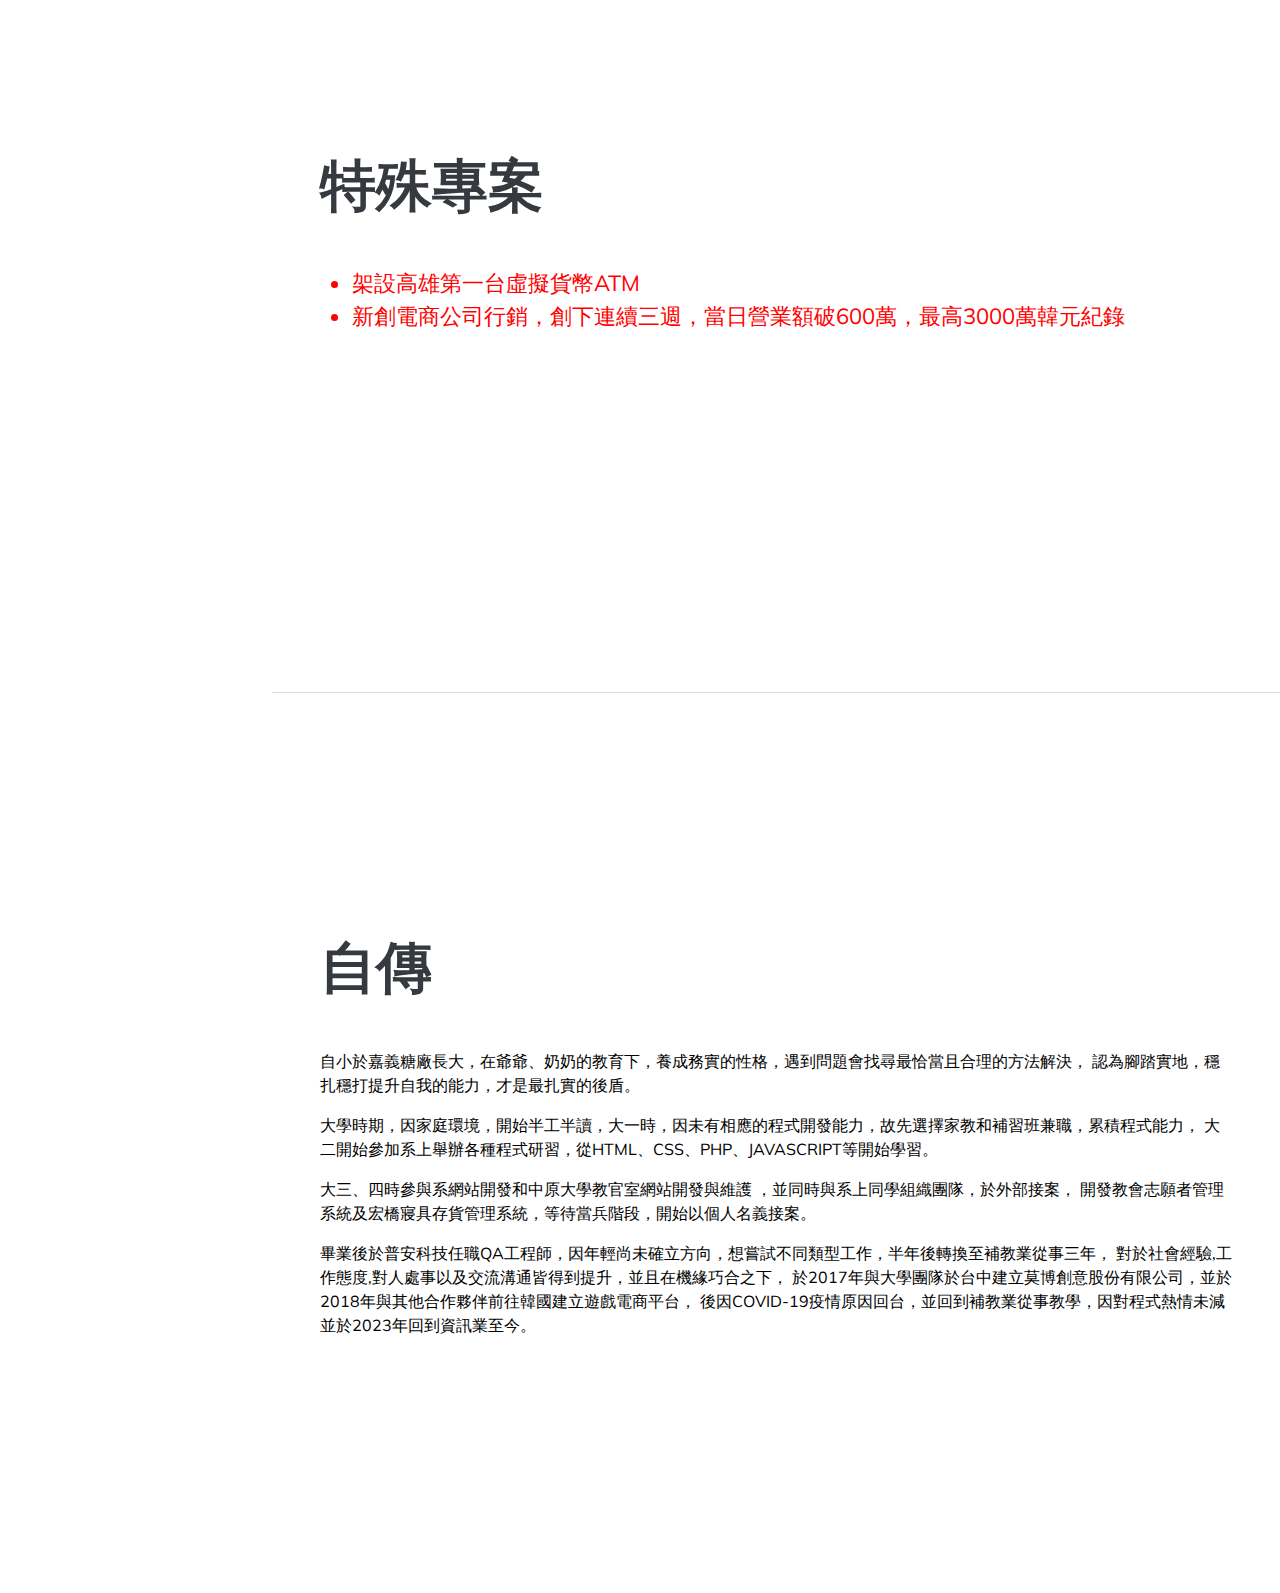
==== commit 51093e22: "英文版翻譯v1" ====
--- a/index.html
+++ b/index.html
@@ -16,6 +16,12 @@
         <link href="css/styles.css" rel="stylesheet" />
     </head>
     <body id="page-top">
+        <!-- 語言切換 -->
+        <!-- <div class="cha_lan">
+            <div>
+                <a class="cha_lan" href="index_EN.html">English</a>
+            </div>
+        </div> -->
         <!-- Navigation-->
         <nav class="navbar navbar-expand-lg navbar-dark bg-primary fixed-top" id="sideNav">
             <a class="navbar-brand js-scroll-trigger" href="#page-top">
@@ -51,7 +57,9 @@
                         網站工程師
                         <p><a href="mailto:name@email.com">sky00329@gmail.com</a></p>                    
                     </div>
-                    <p class="lead mb-5">我是一位PHP網站工程師，從後端不斷地走向前端，程式是熱誠，學習是興趣，人生應該多采多姿！</p>
+                    <p class="lead mb-5">我是一位PHP網站工程師，從後端不斷地走向前端，程式是熱誠，學習是興趣，人生應該多采多姿！<br>
+                    程式開發經驗7年，適應團隊合作，擅溝通，Back-end,Front-end,Full-stack都能兼任，熟練程式無他，唯手熟爾！</p>
+                    </p>
                     <div class="social-icons">
                         <a class="social-icon" href="#!"><i class="fab fa-linkedin-in"></i></a>
                         <a  target="_blank" class="social-icon" href="https://github.com/theo0329/personal" ><i class="fab fa-github"></i></a>
@@ -67,13 +75,13 @@
                     <h2 class="mb-5">工作經歷</h2>
                     <div class="d-flex flex-column flex-md-row justify-content-between mb-5">
                         <div class="flex-grow-1">
-                            <div class="job-company"><h3 class="mb-0 job-color">全端工程師</h3></div>
+                            <div class="job-company"><h3 class="mb-0 job-color">Full-Stack-engineer</h3></div>
                             <div class="job-company">－</div>
                             <div class="subheading job-company mb-3">菁英雲科技股份有限公司</div>
                             
                             <h5>工作描述：</h5>
-                            <p>✲ 電子合約開發－線上簽名</p>
-                            <p>✲ 第三方支付串接EIP</p>
+                            <p>✲ 電子合約開發－線上簽名(canvas)</p>
+                            <p>✲ 第三方支付API</p>
                             <ol>
                                 <li>線上刷卡</li>
                                 <li>開立發票</li>
@@ -81,7 +89,7 @@
                             </ol>
                             <p>✲ 教師管理系統</p>
                             <ol>
-                                <li>開發API</li>
+                                <li>API</li>
                                 <li>教師薪資帳戶管理</li>
                             </ol>
                             <p>✲ 教師作文批改系統</p>
@@ -93,7 +101,7 @@
                             <p>✲ wordpress開發－菁英線上課程</p>
                             <ol>
                                 <li>社交軟體登入</li>
-                                <li>第三方支付串接</li>
+                                <li>Third-party payment API</li>
                                 <li>EIP系統開放使用權限</li>
                                 <li>系統維護</li>
                             </ol>
@@ -109,13 +117,13 @@
                     </div>
                     <div class="d-flex flex-column flex-md-row justify-content-between mb-5">
                         <div class="flex-grow-1">
-                            <div class="job-company"><h3 class="mb-0 job-color">PHP系統工程師</h3></div>
+                            <div class="job-company"><h3 class="mb-0 job-color">PHP Back-end-engineer </h3></div>
                             <div class="job-company">－</div>
                             <div class="subheading mb-3 job-company">國立台灣師範大學</div>
                             <h5>工作描述：</h5>
                             <p>✲ 原住民族語認證系統</p>
                             <ol>
-                                <li>網站憑證申請</li>
+                                <li>SSL申請</li>
                                 <li>系統維護</li>
                                 <li>新功能開發</li>
                                 <li>伺服器設定維護</li>
@@ -155,7 +163,7 @@
                     </div>
                     <div class="d-flex flex-column flex-md-row justify-content-between mb-5">
                         <div class="flex-grow-1">
-                            <div class="job-company"><h3 class="mb-0 job-color">PHP系統工程師</h3></div>
+                            <div class="job-company"><h3 class="mb-0 job-color">PHP Back-end-engineer</h3></div>
                                 <div class="job-company">－</div>
                             <div class="subheading job-company mb-3">莫博創意股份有限公司</div>
                             <h5>工作描述：</h5>
@@ -200,10 +208,10 @@
                         <div class="flex-grow-1">
                             <div class="subheading mb-3">太極門十大網站(Laravel)</div>
                             <h5>工作描述：</h5>
-                            <p>✲ 舊有網站維護</p>
+                            <p>✲ 網站維護</p>
                             <p>✲ 新功能開發</p>
                             <ol>
-                                <li>即時翻譯</li>
+                                <li>即時翻譯API</li>
                                 <li>線上簽名</li>
                             </ol>
                         </div>
@@ -213,7 +221,7 @@
                         <div class="flex-grow-1">
                             <div class="subheading mb-3">中原大學－教官室網站</div>
                             <h5>工作描述：</h5>
-                            <p>✲ 教官室網站維護</p>
+                            <p>✲ 網站維護</p>
                             <p>✲ 整合北區大專院校教官室所提供之服務</p>
                         </div>
                         <div class="flex-shrink-0"><span class="text-primary">February 2012 - June 2012</span></div>
@@ -222,7 +230,7 @@
                         <div class="flex-grow-1">
                             <div class="subheading mb-3">瑪潮志工管理系統</div>
                             <h5>工作描述：</h5>
-                            <p>✲ 自行開發框架</p>
+                            <p>✲ 開發系統框架</p>
                             <p>✲ 志工人員管理</p>
                             <ol>
                                 <li>人員登錄</li>
@@ -272,12 +280,6 @@
                         </div>
                         <div class="flex-shrink-0"><span class="text-primary">September 2008 - June 2012</span></div>
                     </div>
-                    <div class="d-flex flex-column flex-md-row justify-content-between">
-                        <div class="flex-grow-1">
-                            <h3 class="mb-0">東山高中</h3>
-                        </div>
-                        <div class="flex-shrink-0"><span class="text-primary">September 2005 - May 2008</span></div>
-                    </div>
                 </div>
             </section>
 
@@ -312,7 +314,7 @@
                         </li>
                         <li>
                             <span class="fa-li"><i class="fas fa-check"></i></span>
-                            Nodepad++,Visual Studio Code
+                            Nodepad++,Visual Studio Code,Docker
                         </li>
                         <li>
                             <span class="fa-li"><i class="fas fa-check"></i></span>
@@ -320,7 +322,7 @@
                         </li>
                         <li>
                             <span class="fa-li"><i class="fas fa-check"></i></span>
-                           API串接,伺服器設定,系統分析,資料正規化
+                           API,Server Maintenance,System Maintenance,System Analysis,Database Normalization
                         </li>
                     </ul>
                 </div>
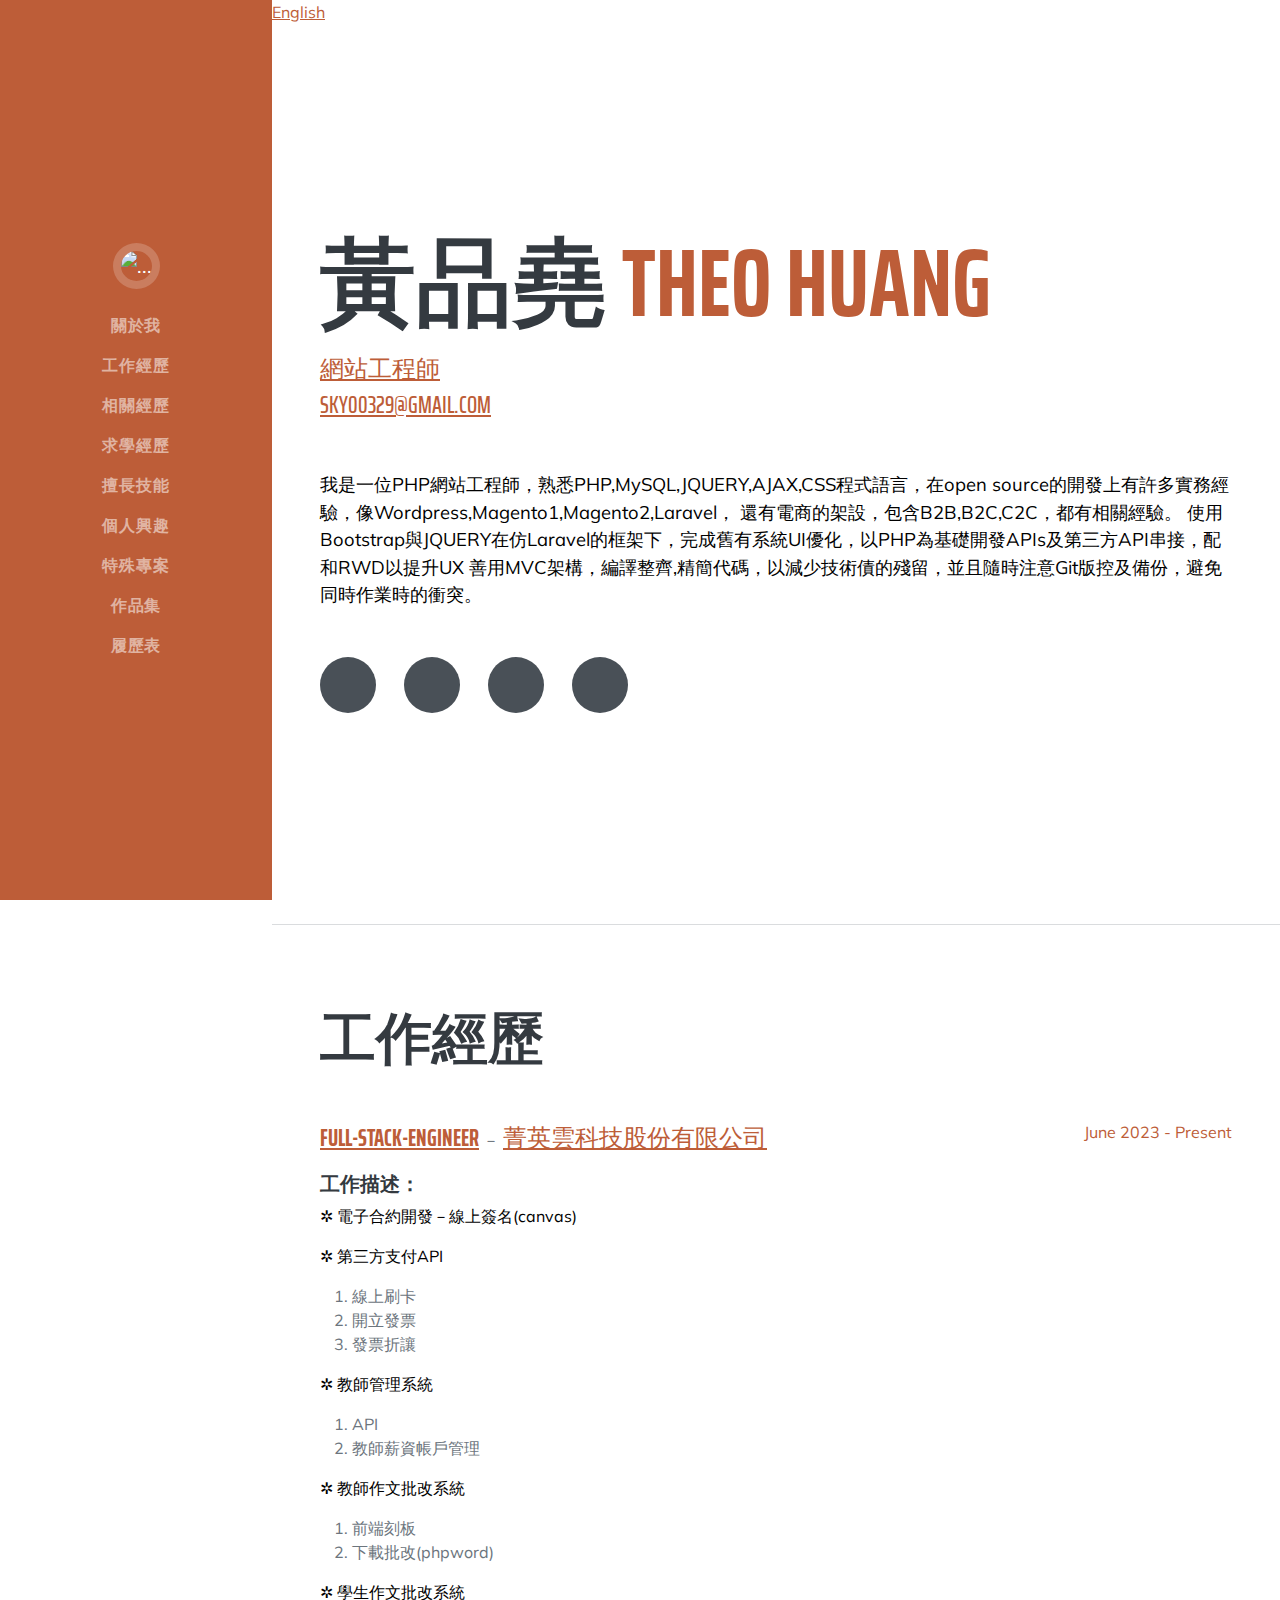
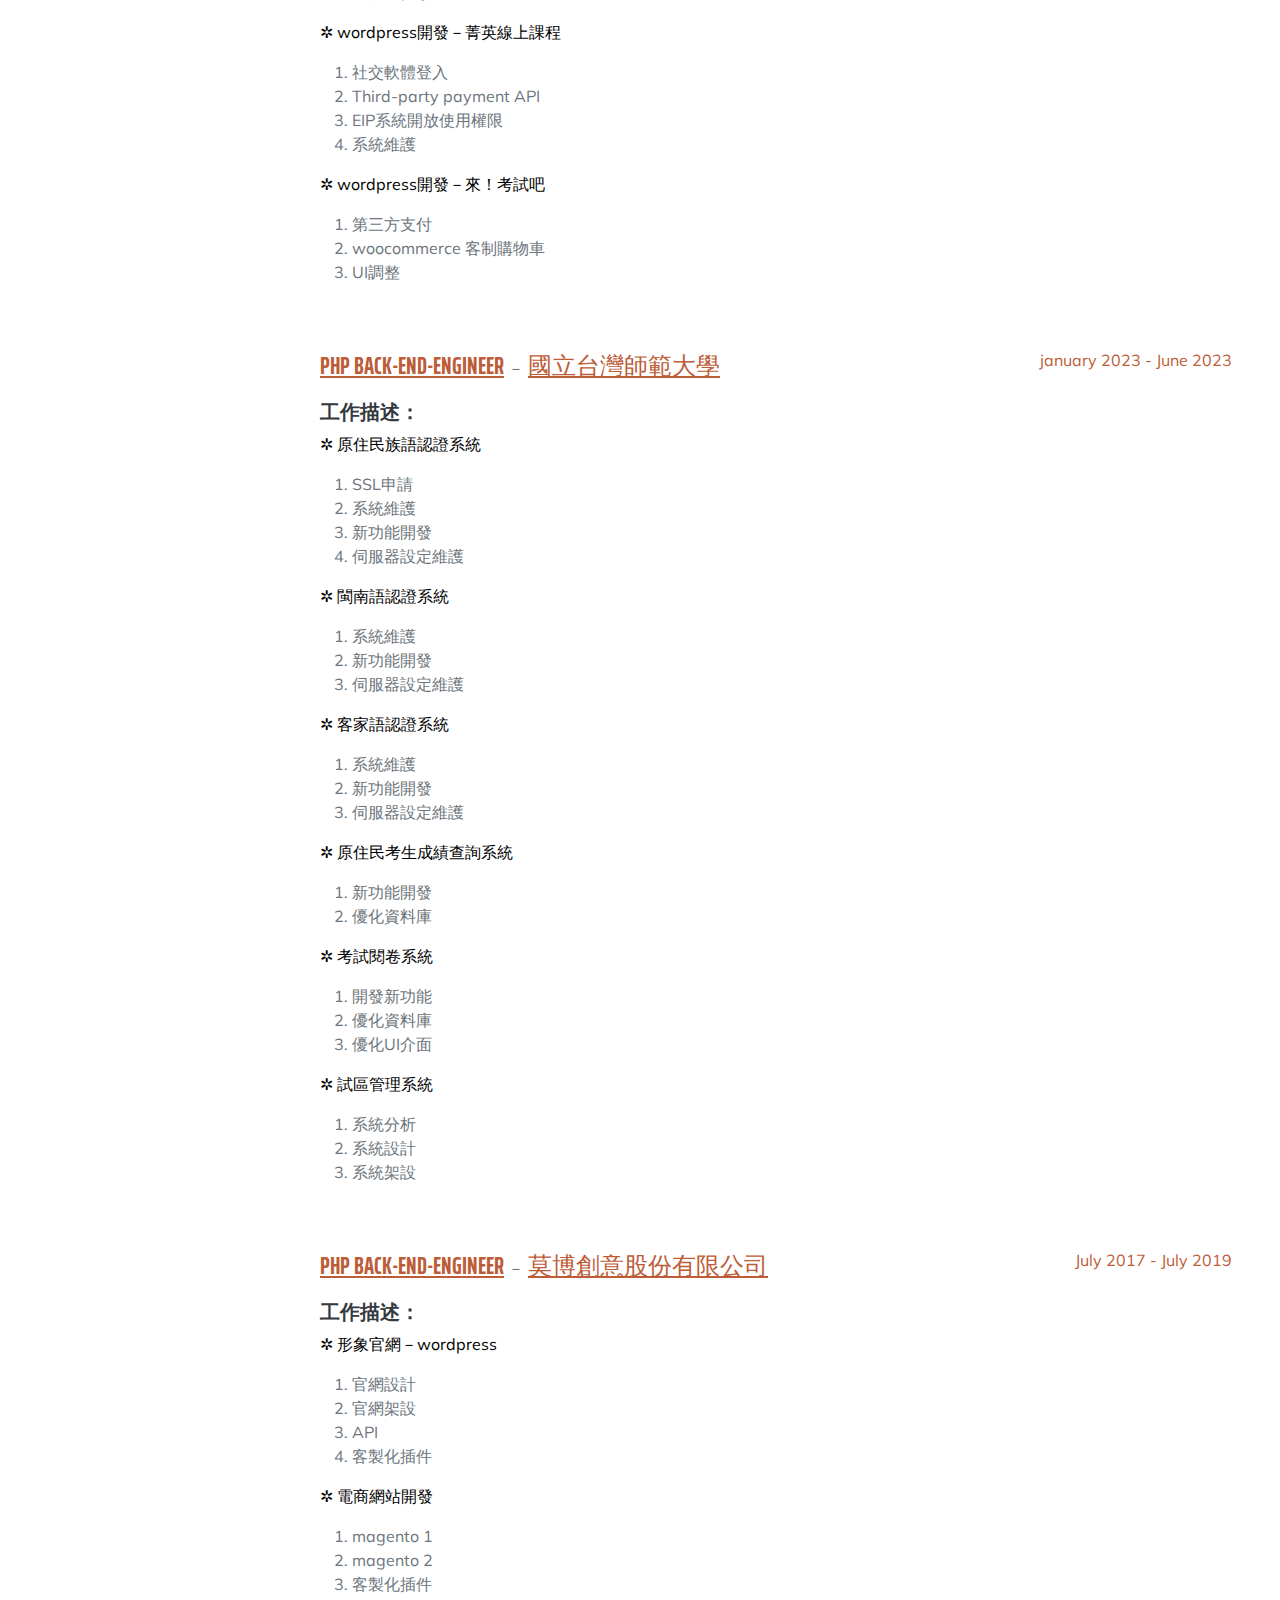
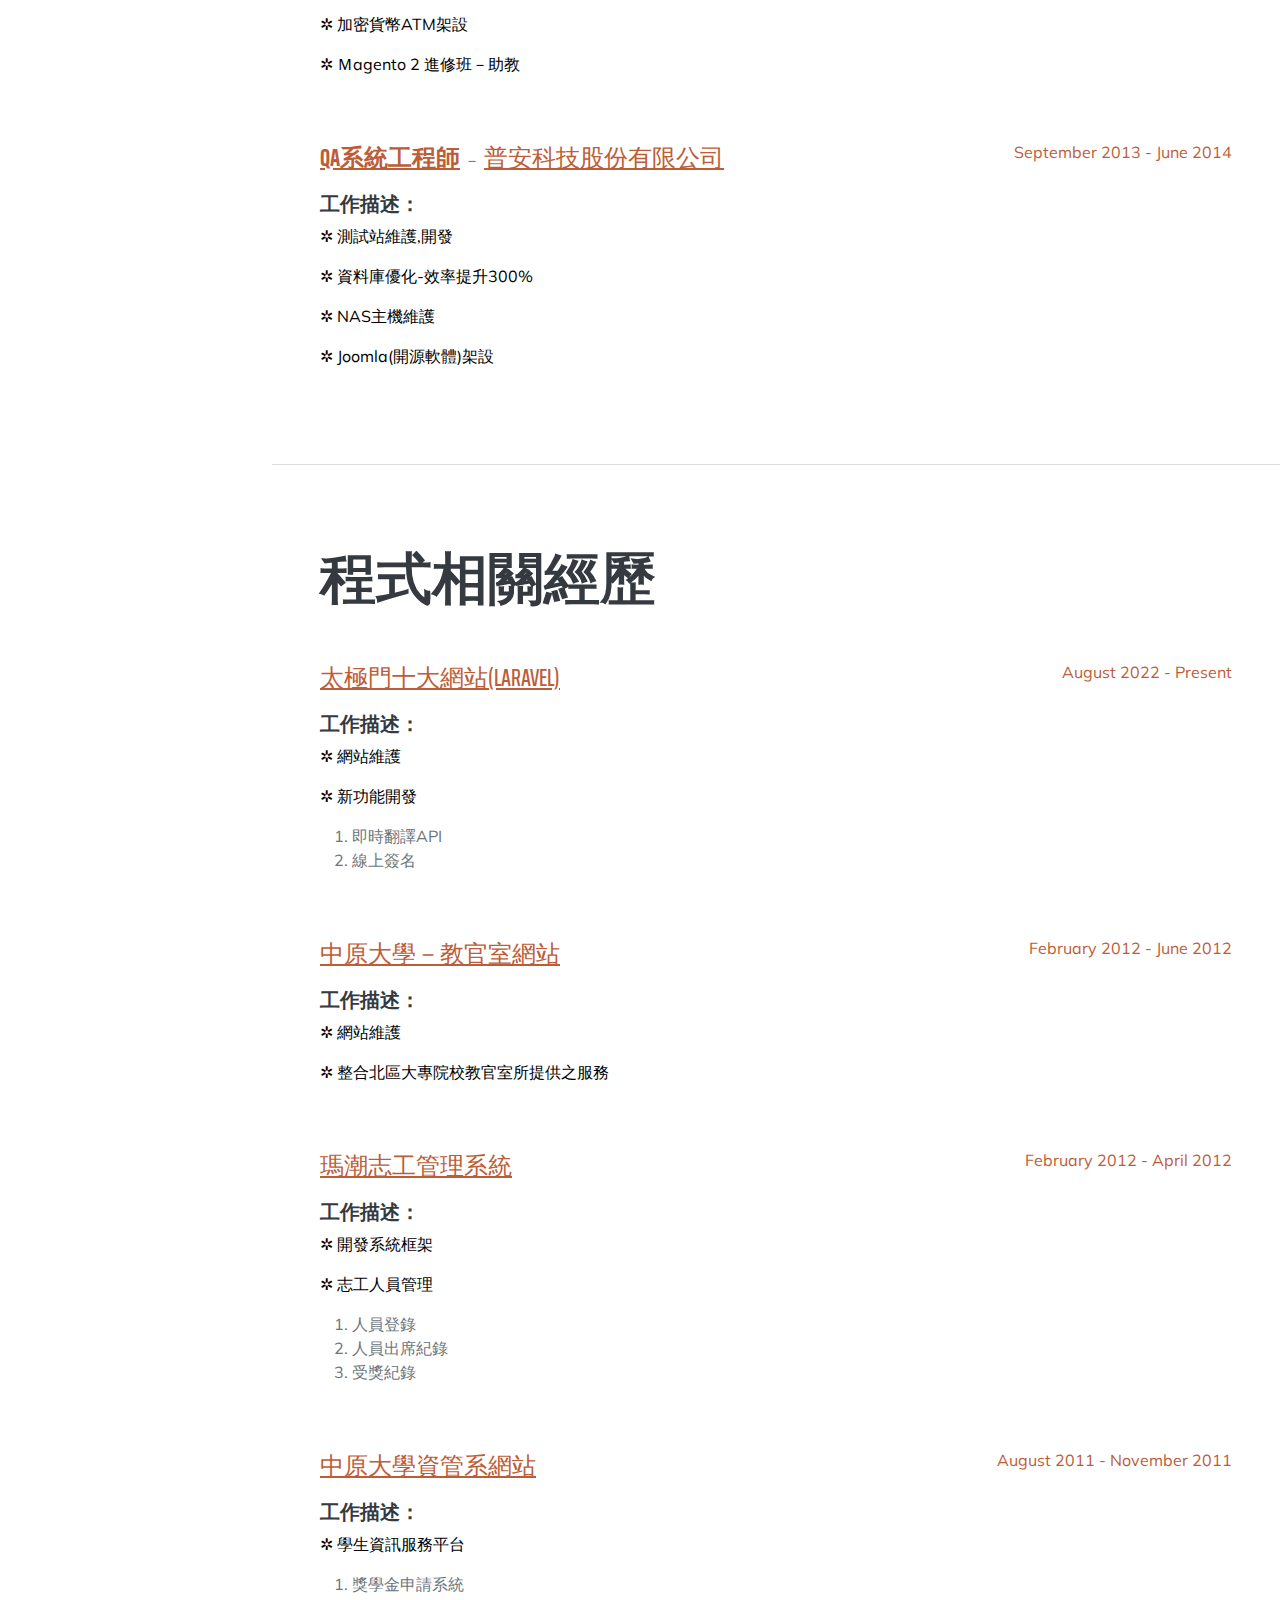
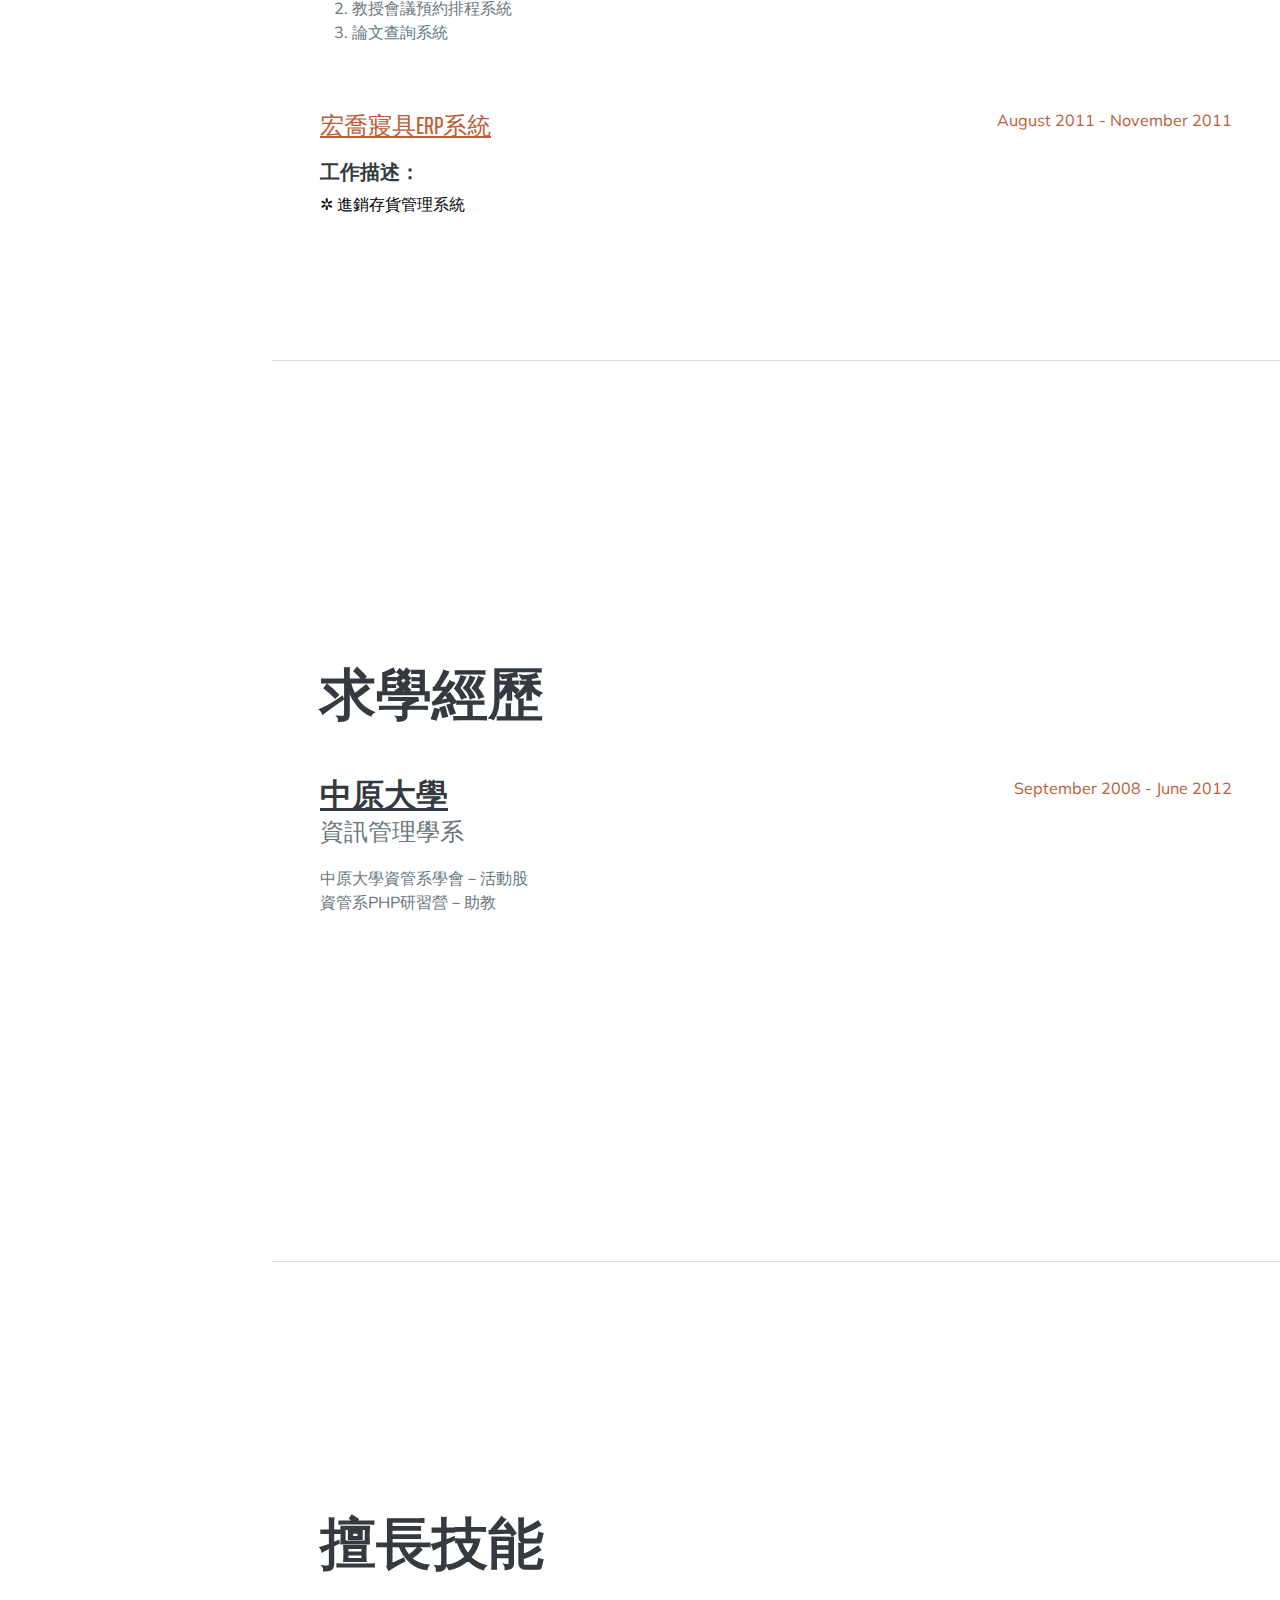
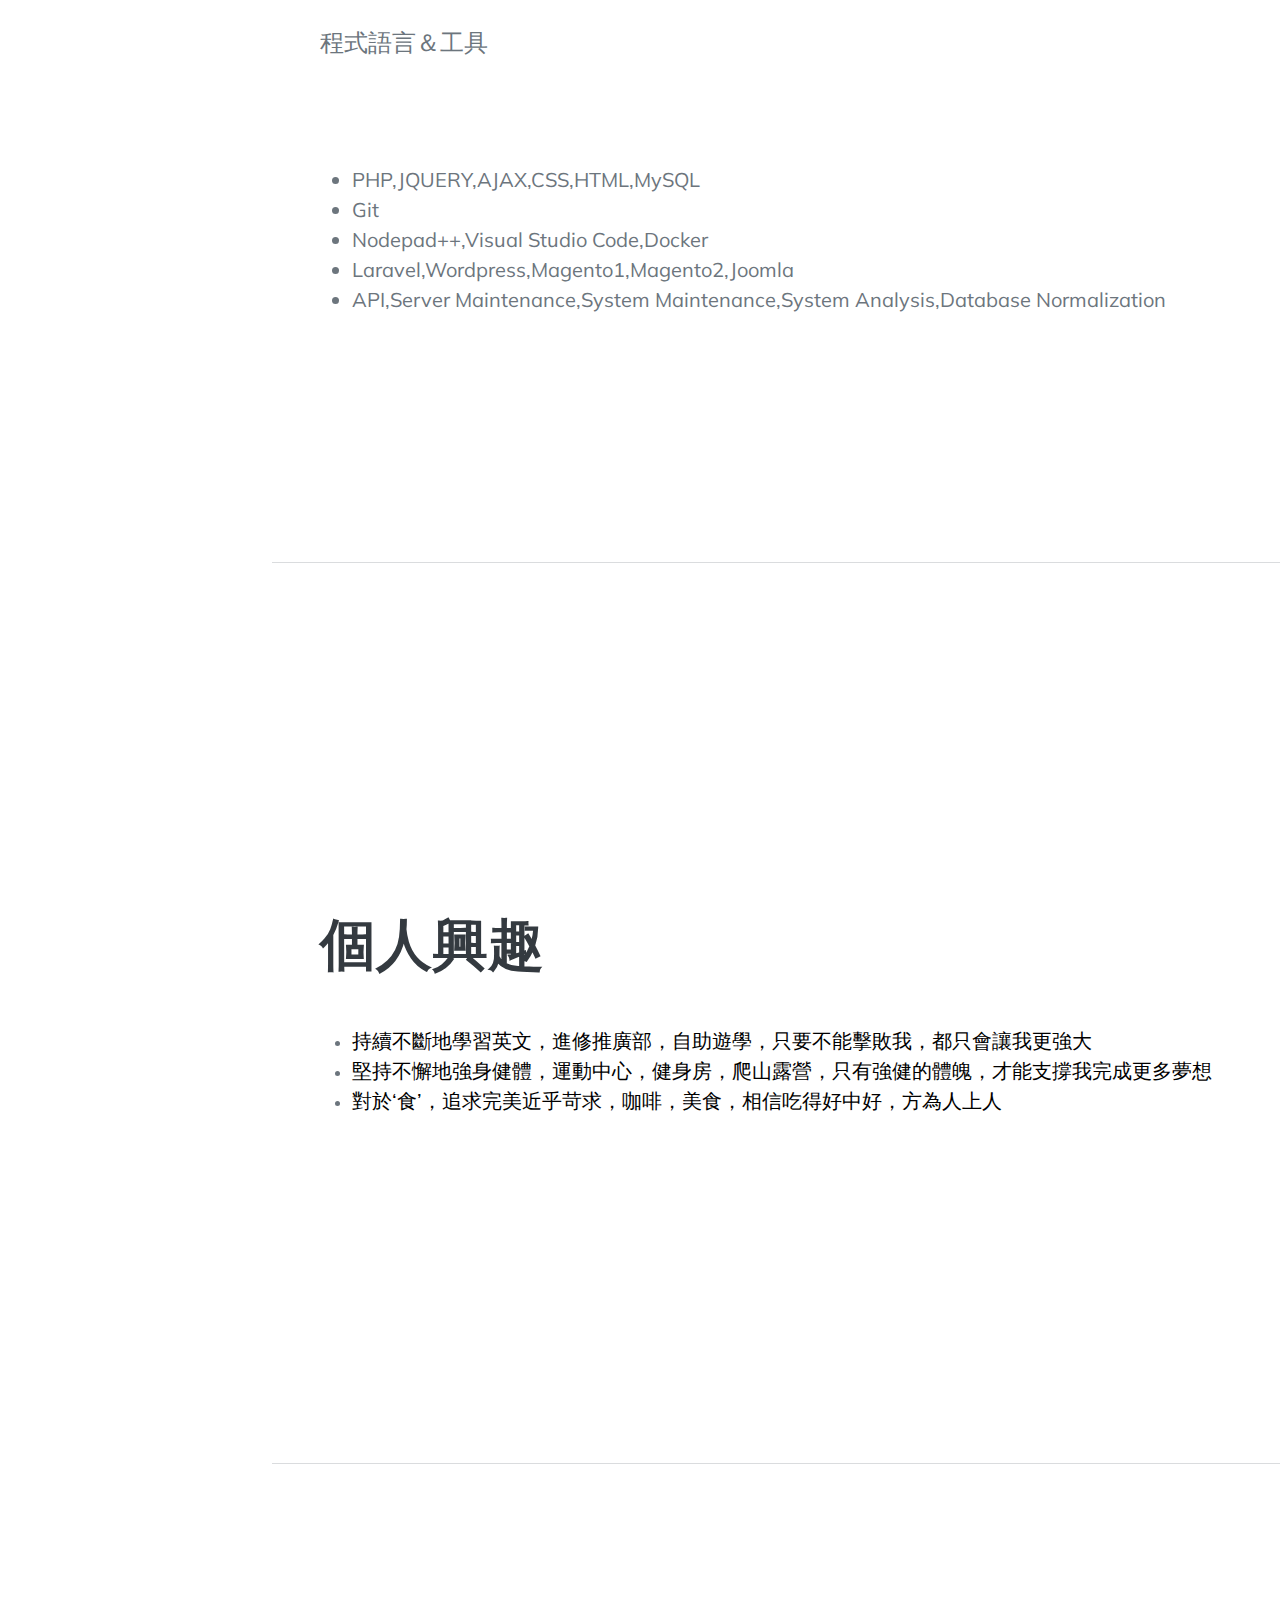
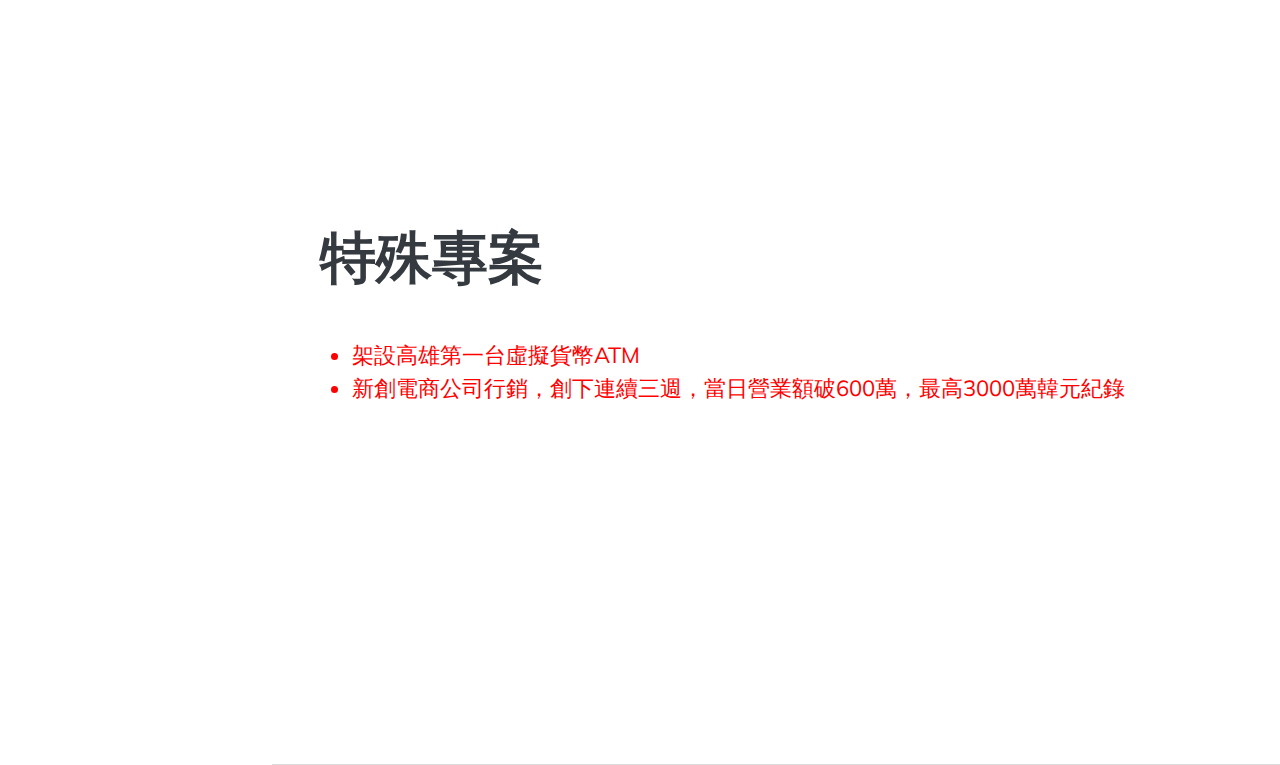
==== commit f9f7843e: "更改履歷連結" ====
--- a/index.html
+++ b/index.html
@@ -17,12 +17,12 @@
     </head>
     <body id="page-top">
         <!-- 語言切換 -->
-        <!-- <div class="cha_lan">
+        <div class="cha_lan">
             <div>
                 <a class="cha_lan" href="index_EN.html">English</a>
             </div>
-        </div> -->
-        <!-- Navigation-->
+        </div> 
+        <!-- Navigation  -->
         <nav class="navbar navbar-expand-lg navbar-dark bg-primary fixed-top" id="sideNav">
             <a class="navbar-brand js-scroll-trigger" href="#page-top">
                 <span class="d-block d-lg-none">Theo Huang</span>
@@ -38,9 +38,9 @@
                     <li class="nav-item"><a class="nav-link js-scroll-trigger" href="#skills">擅長技能</a></li>
                     <li class="nav-item"><a class="nav-link js-scroll-trigger" href="#interests">個人興趣</a></li>
                     <li class="nav-item"><a class="nav-link js-scroll-trigger" href="#awards">特殊專案</a></li>
-                    <li class="nav-item"><a class="nav-link js-scroll-trigger" href="#myself">自傳</a></li>
+                    <!-- <li class="nav-item"><a class="nav-link js-scroll-trigger" href="#myself">自傳</a></li> -->
                     <li class="nav-item"><a class="nav-link js-scroll-trigger" href="resume/Portfolio.pdf">作品集</a></li>
-                    <li class="nav-item"><a class="nav-link js-scroll-trigger" href="resume/resume.pdf">履歷表</a></li>
+                    <li class="nav-item"><a class="nav-link js-scroll-trigger" href="https://www.cakeresume.com/pdf/s--tF1khhmckTckRtibXAnBUA--/74JM6.pdf">履歷表</a></li>
                 </ul>
             </div>
         </nav>
@@ -57,9 +57,11 @@
                         網站工程師
                         <p><a href="mailto:name@email.com">sky00329@gmail.com</a></p>                    
                     </div>
-                    <p class="lead mb-5">我是一位PHP網站工程師，從後端不斷地走向前端，程式是熱誠，學習是興趣，人生應該多采多姿！<br>
-                    程式開發經驗7年，適應團隊合作，擅溝通，Back-end,Front-end,Full-stack都能兼任，熟練程式無他，唯手熟爾！</p>
-                    </p>
+                    <p class="lead mb-5">我是一位PHP網站工程師，熟悉PHP,MySQL,JQUERY,AJAX,CSS程式語言，在open source的開發上有許多實務經驗，像Wordpress,Magento1,Magento2,Laravel，
+                        還有電商的架設，包含B2B,B2C,C2C，都有相關經驗。
+                    使用Bootstrap與JQUERY在仿Laravel的框架下，完成舊有系統UI優化，以PHP為基礎開發APIs及第三方API串接，配和RWD以提升UX
+                    善用MVC架構，編譯整齊,精簡代碼，以減少技術債的殘留，並且隨時注意Git版控及備份，避免同時作業時的衝突。</p>
+                    
                     <div class="social-icons">
                         <a class="social-icon" href="#!"><i class="fab fa-linkedin-in"></i></a>
                         <a  target="_blank" class="social-icon" href="https://github.com/theo0329/personal" ><i class="fab fa-github"></i></a>
@@ -169,16 +171,18 @@
                             <h5>工作描述：</h5>
                             <p>✲ 形象官網－wordpress</p>
                             <ol>
-                                <li>開發形象官網</li>
-                                <li>社交軟體登入串接</li>
+                                <li>官網設計</li>
+                                <li>官網架設</li>
+                                <li>API</li>
+                                <li>客製化插件</li>
                             </ol>
                             <p>✲ 電商網站開發</p>
                             <ol>
                                 <li>magento 1</li>
                                 <li>magento 2</li>
-                                <li>客製化外掛</li>
-                            </ol>
-                            <p>✲ 虛擬貨幣ATM架設</p>
+                                <li>客製化插件</li>
+                            </ol>
+                            <p>✲ 加密貨幣ATM架設</p>
                             <p>✲ Ｍagento 2 進修班－助教</p>
                             
                         </div>
@@ -245,11 +249,11 @@
                             <div class="flex-grow-1">
                                 <div class="subheading mb-3">中原大學資管系網站</div>
                                 <h5>工作描述：</h5>
-                                <p>✲ 提供系學生資訊平台服務</p>
+                                <p>✲ 學生資訊服務平台</p>
                                 <ol>
-                                    <li>申請生活補助，獎學金</li>
-                                    <li>教授會議預約排程</li>
-                                    <li>論文查詢</li>
+                                    <li>獎學金申請系統</li>
+                                    <li>教授會議預約排程系統</li>
+                                    <li>論文查詢系統</li>
                                 </ol>
                             </div>
                             <div class="flex-shrink-0"><span class="text-primary">August 2011 - November 2011</span></div>
@@ -367,7 +371,7 @@
             </section>
             <hr class="m-0" />
             <!-- myself-->
-            <section class="resume-section" id="myself">
+            <!-- <section class="resume-section" id="myself">
                 <div class="resume-section-content">
                     <h2 class="mb-5">自傳</h2>
                     
@@ -389,7 +393,7 @@
 
                         
                 </div>
-            </section>
+            </section> -->
         </div>
         <!-- Bootstrap core JS-->
         <script src="https://cdn.jsdelivr.net/npm/bootstrap@5.2.3/dist/js/bootstrap.bundle.min.js"></script>
